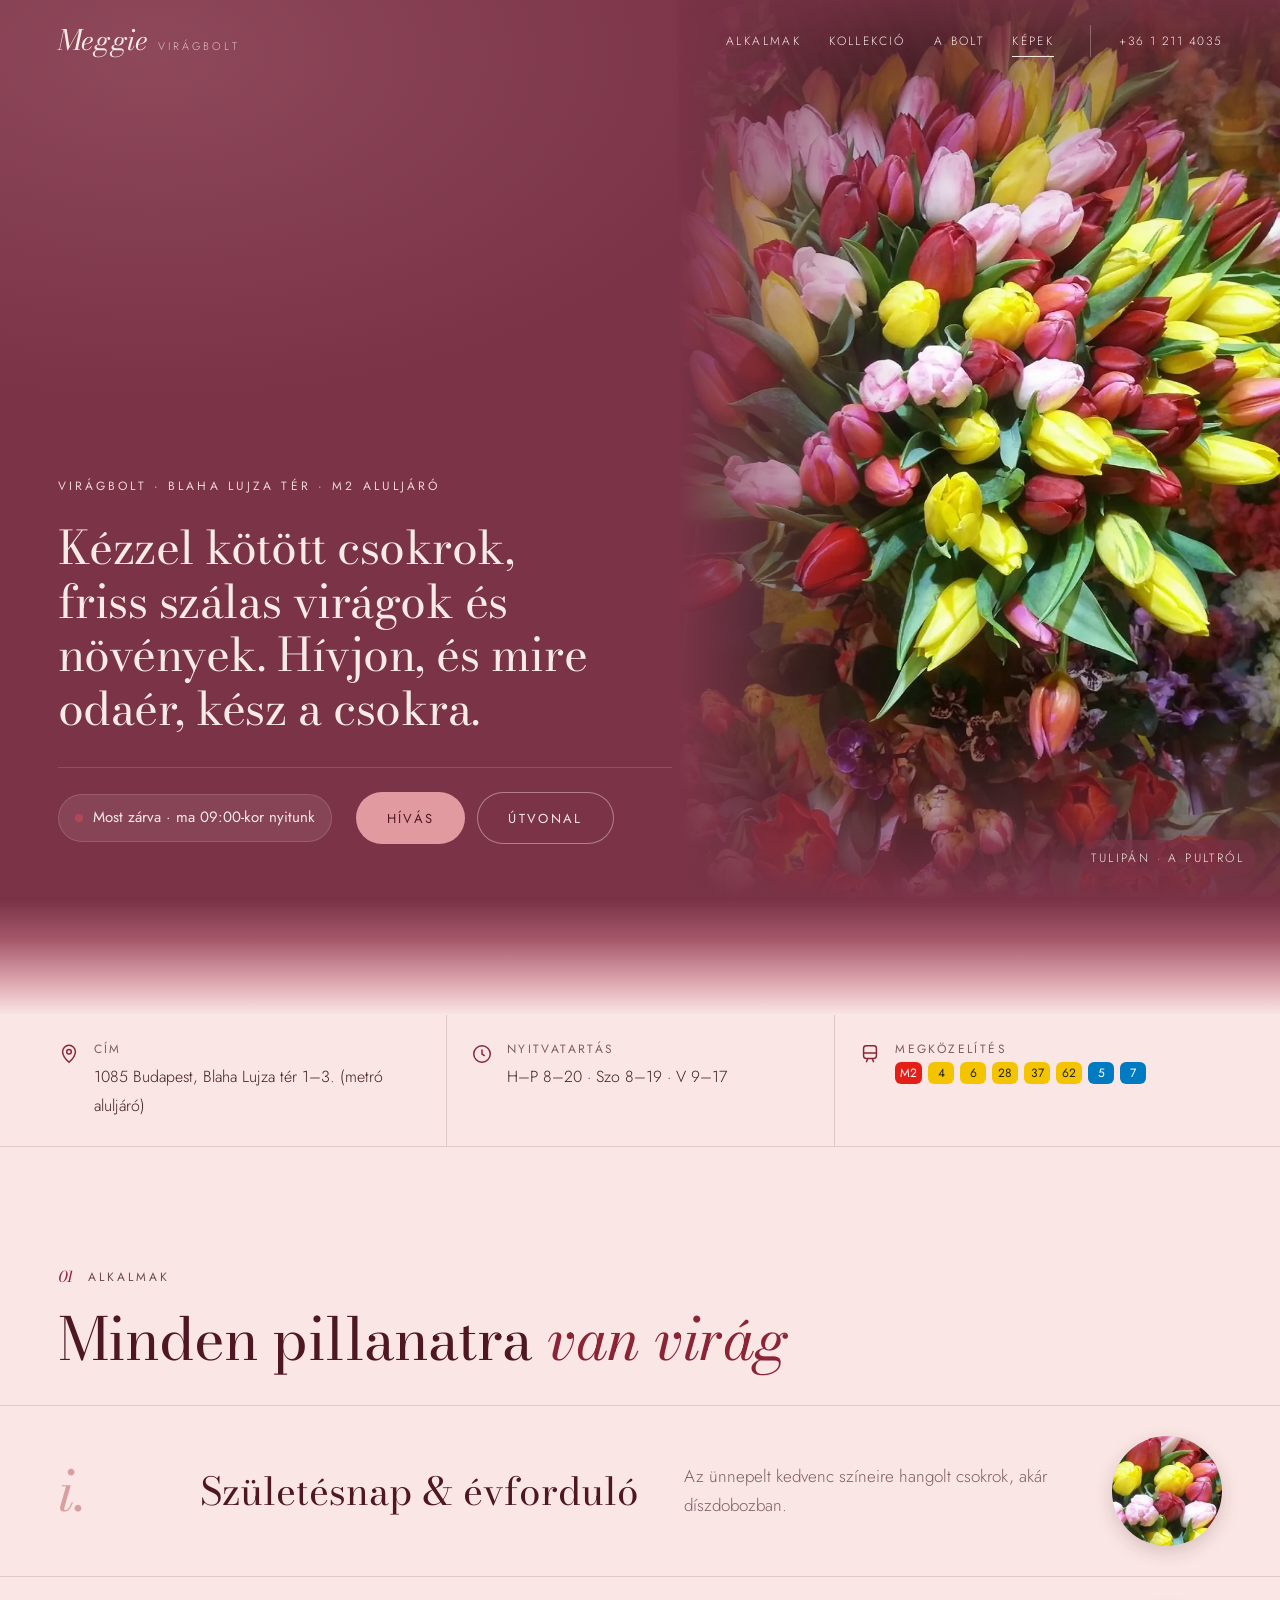
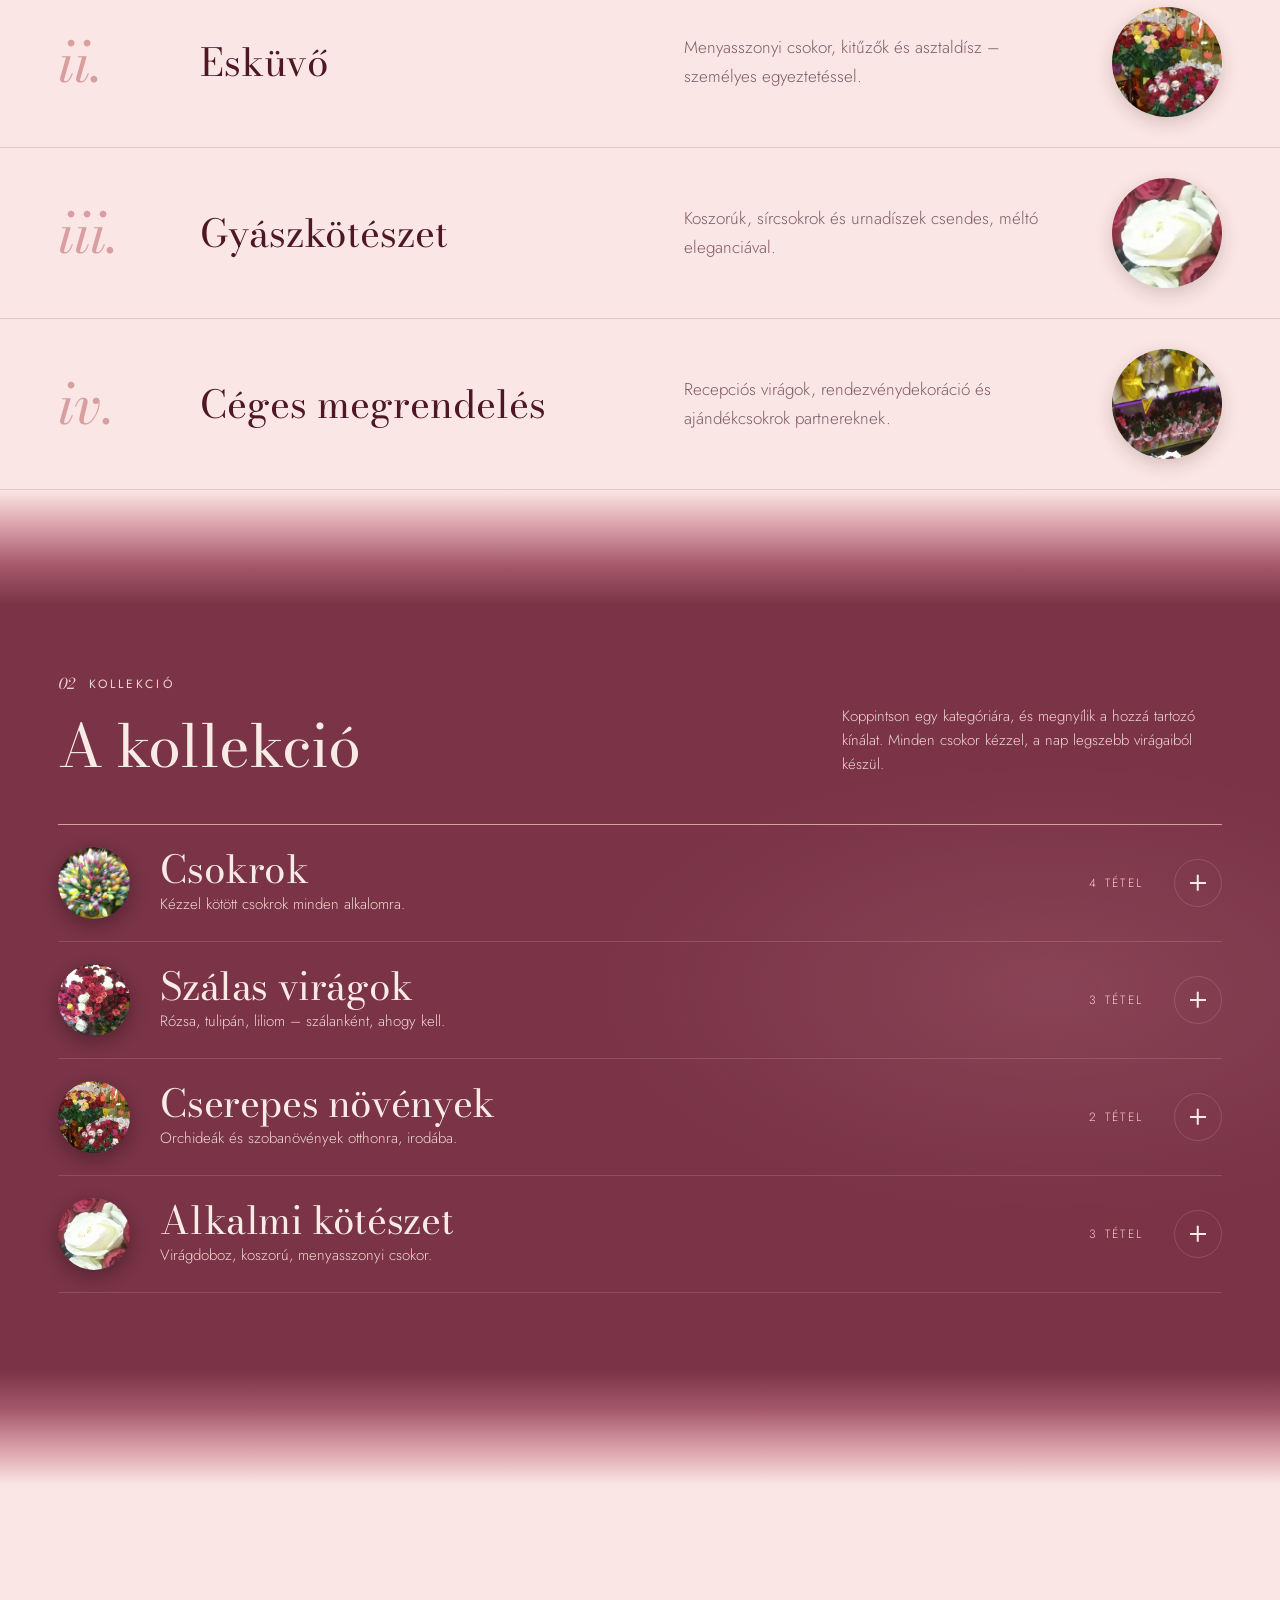
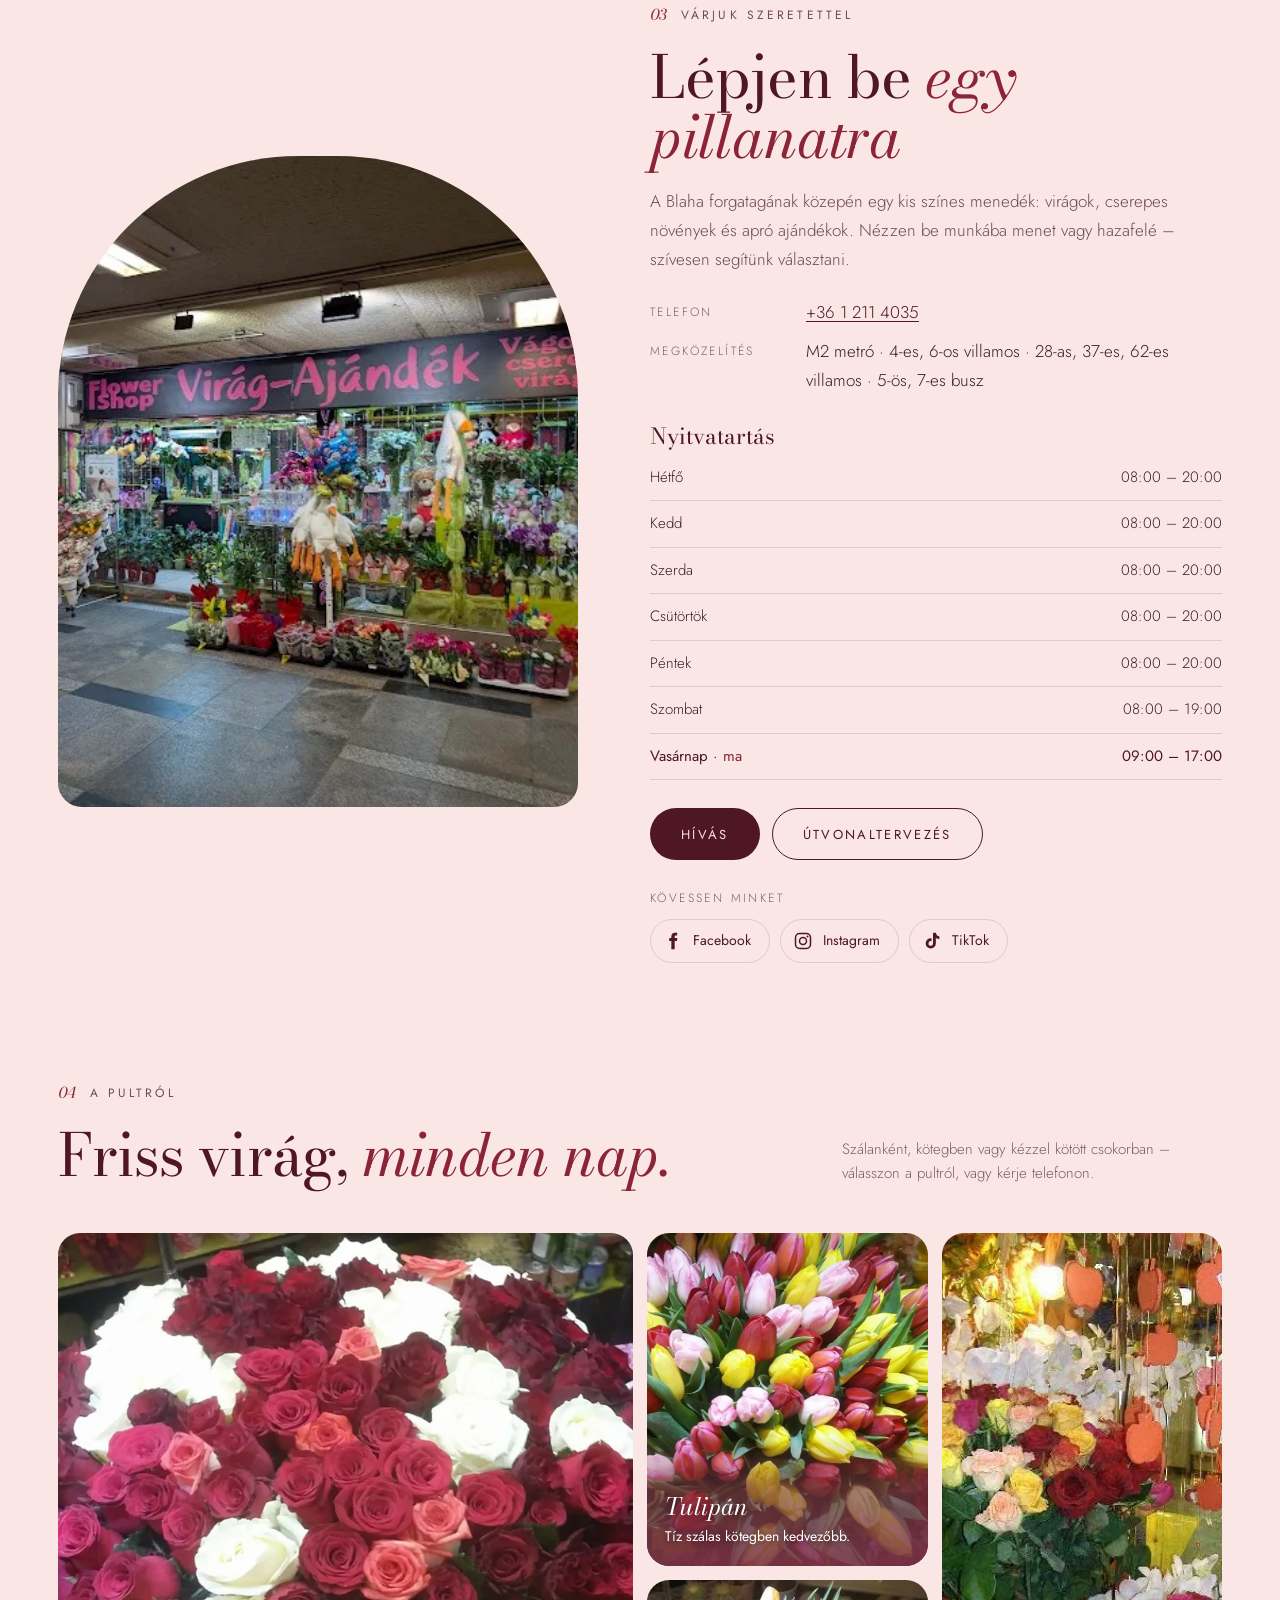
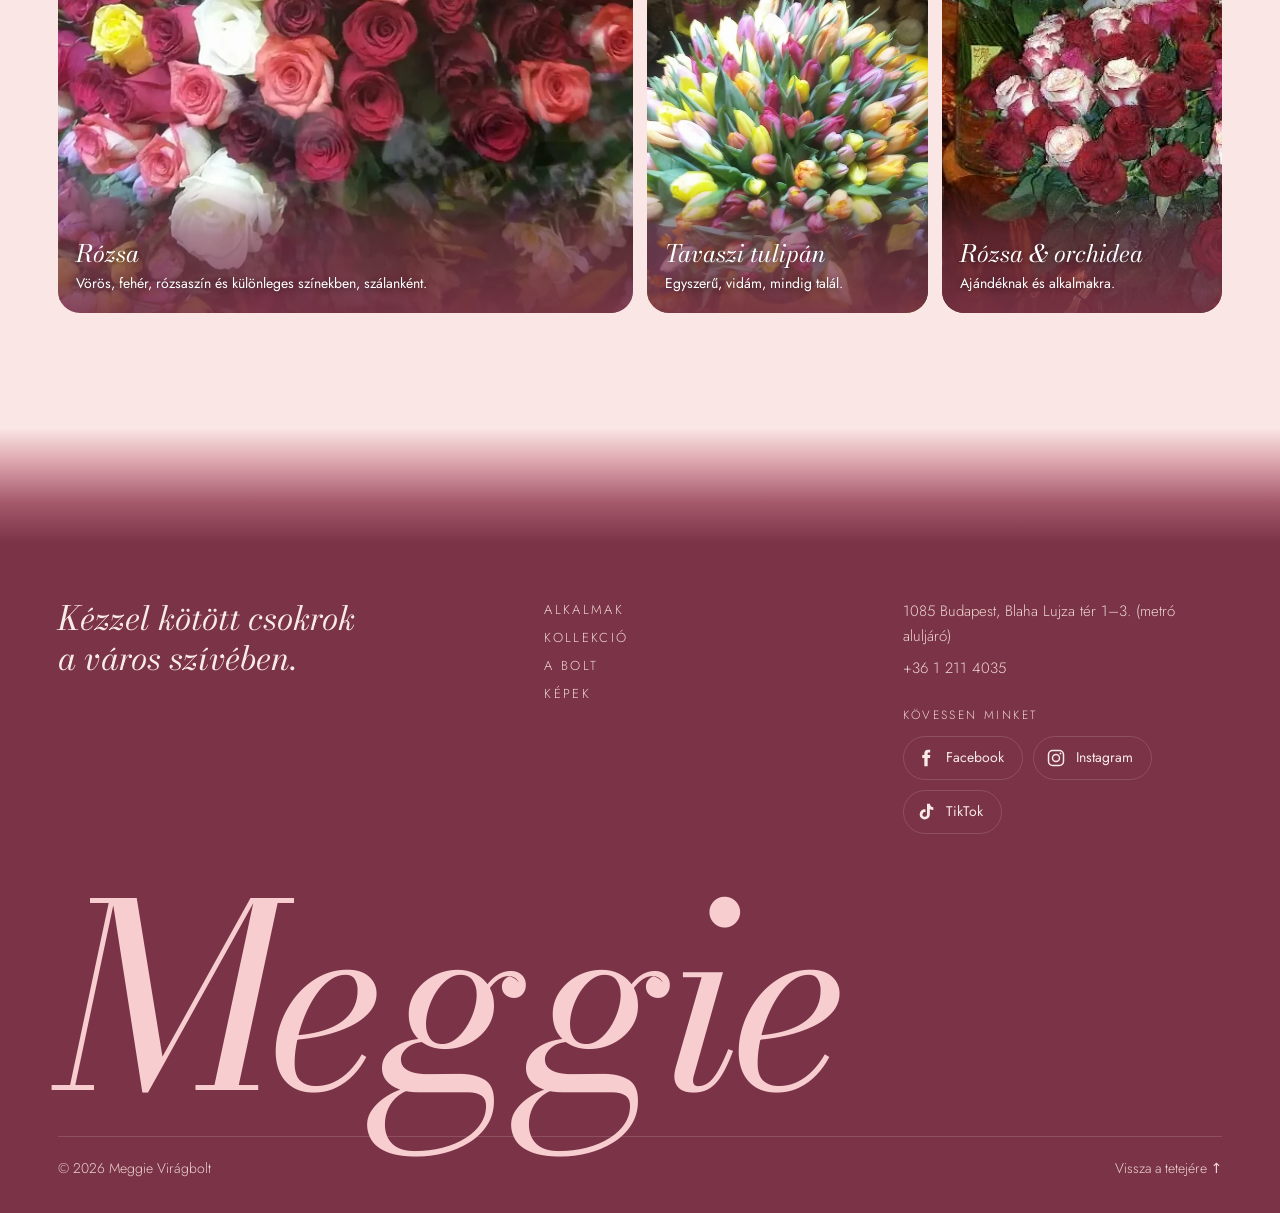
==== public/index.html @ 0435fa7d "Világosabb, rózsásabb meggyszín a sötét bordó helyett - A nyitókép, a kollekció, a menü és a lábléc " ====
<!DOCTYPE html>
<html lang="hu" class="no-js">
<head>
  <meta charset="utf-8">
  <meta name="viewport" content="width=device-width, initial-scale=1, viewport-fit=cover">
  <title>Meggie Virágbolt · Blaha Lujza tér, Budapest</title>
  <meta name="description" content="Meggie Virágbolt a Blaha Lujza téri metró aluljáróban. Kézzel kötött csokrok, szálas virágok, cserepes növények, esküvői és gyászkötészet – a hét minden napján nyitva.">
  <meta name="theme-color" content="#7a3347">
  <meta property="og:title" content="Meggie Virágbolt · Blaha Lujza tér">
  <meta property="og:description" content="Kézzel kötött csokrok a város szívében, a Blaha Lujza téri aluljáróban.">
  <meta property="og:type" content="website">
  <meta property="og:locale" content="hu_HU">
  <meta property="og:url" content="https://meggieviragbolt.com/">
  <meta property="og:site_name" content="Meggie Virágbolt">
  <meta property="og:image" content="https://meggieviragbolt.com/assets/bolt.jpg">
  <meta property="og:image:width" content="384">
  <meta property="og:image:height" content="510">
  <meta property="og:image:alt" content="A Meggie Virágbolt kirakata a Blaha Lujza téri aluljáróban">
  <meta name="twitter:card" content="summary">
  <link rel="canonical" href="https://meggieviragbolt.com/">
  <link rel="icon" href="assets/favicon.svg" type="image/svg+xml">
  <link rel="apple-touch-icon" href="assets/apple-touch-icon.png">
  <link rel="preload" href="assets/fonts/bodoni-moda-latin-400-italic.woff2" as="font" type="font/woff2" crossorigin>
  <link rel="preload" href="assets/fonts/jost-latin-300-normal.woff2" as="font" type="font/woff2" crossorigin>
  <link rel="preload" href="assets/photos/tulipan-hero.webp" as="image" type="image/webp" fetchpriority="high">
  <link rel="stylesheet" href="styles.css?v=fa6edaee">

  <script type="application/ld+json">
  {
    "@context": "https://schema.org",
    "@type": "Florist",
    "name": "Meggie Virágbolt",
    "description": "Virágbolt a Blaha Lujza téri metró aluljáróban: csokrok, szálas virágok, cserepes növények, esküvői és gyászkötészet.",
    "url": "https://meggieviragbolt.com/",
    "image": ["https://meggieviragbolt.com/assets/bolt.jpg", "https://meggieviragbolt.com/assets/photos/tulipan-hero.webp"],
    "telephone": "+36 1 211 4035",
    "sameAs": ["https://www.facebook.com/MeggiVirag","https://www.instagram.com/meggievirag1/","https://www.tiktok.com/@meggievirag1"],
    "address": {
      "@type": "PostalAddress",
      "streetAddress": "Blaha Lujza tér 1-3. (metró aluljáró)",
      "addressLocality": "Budapest",
      "postalCode": "1085",
      "addressCountry": "HU"
    },
    "openingHoursSpecification": [
      { "@type": "OpeningHoursSpecification", "dayOfWeek": ["Monday","Tuesday","Wednesday","Thursday","Friday"], "opens": "08:00", "closes": "20:00" },
      { "@type": "OpeningHoursSpecification", "dayOfWeek": "Saturday", "opens": "08:00", "closes": "19:00" },
      { "@type": "OpeningHoursSpecification", "dayOfWeek": "Sunday", "opens": "09:00", "closes": "17:00" }
    ],
    "currenciesAccepted": "HUF"
  }
  </script>
</head>
<body>

<a class="skip" href="#alkalmak">Ugrás a tartalomhoz</a>

<!-- ============ FEJLÉC ============ -->
<header class="nav">
  <div class="nav__inner">
    <a class="brand" href="#top" aria-label="Meggie Virágbolt – vissza a tetejére">
      <span class="brand__name">Meggie</span>
      <span class="brand__sub">virágbolt</span>
    </a>
    <nav class="nav__links" aria-label="Fő navigáció">
      <a href="#alkalmak">Alkalmak</a>
      <a href="#kollekcio">Kollekció</a>
      <a href="#bolt">A bolt</a>
      <a href="#pult">Képek</a>
    </nav>
    <a class="nav__phone" data-phone-link data-phone-text href="tel:+3612114035">+36 1 211 4035</a>
    <button type="button" class="nav__toggle" aria-expanded="false" aria-controls="menu" aria-label="Menü megnyitása">
      <span></span><span></span>
    </button>
  </div>
</header>

<div class="menu" id="menu" hidden>
  <nav class="menu__links" aria-label="Mobil navigáció">
    <a href="#alkalmak"><small>01</small>Alkalmak</a>
    <a href="#kollekcio"><small>02</small>Kollekció</a>
    <a href="#bolt"><small>03</small>A bolt</a>
    <a href="#pult"><small>04</small>Képek</a>
  </nav>
  <div class="menu__foot">
    <a data-phone-link data-phone-text href="tel:+3612114035">+36 1 211 4035</a>
    <span data-open-text>Nyitva a hét minden napján</span>
    <div class="social social--menu" data-social><p class="social__title">Kövessen minket</p><div class="social__list" id="social-menu"><!--pr--><a class="social__link" href="https://www.facebook.com/MeggiVirag" target="_blank" rel="noopener" aria-label="Meggie Virágbolt a Facebookon"><svg viewBox="0 0 24 24" aria-hidden="true" focusable="false"><path d="M14 8.5V6.8c0-.8.5-1.3 1.3-1.3H17V2h-2.6C11.6 2 10 3.8 10 6.6v1.9H7.5V12H10v10h4V12h2.7l.5-3.5H14z" fill="currentColor"/></svg><span>Facebook</span></a><a class="social__link" href="https://www.instagram.com/meggievirag1/" target="_blank" rel="noopener" aria-label="Meggie Virágbolt a Instagramon"><svg viewBox="0 0 24 24" aria-hidden="true" focusable="false"><rect x="3" y="3" width="18" height="18" rx="5" fill="none" stroke="currentColor" stroke-width="1.8"/><circle cx="12" cy="12" r="4.2" fill="none" stroke="currentColor" stroke-width="1.8"/><circle cx="17.4" cy="6.6" r="1.2" fill="currentColor"/></svg><span>Instagram</span></a><a class="social__link" href="https://www.tiktok.com/@meggievirag1" target="_blank" rel="noopener" aria-label="Meggie Virágbolt a TikTokon"><svg viewBox="0 0 24 24" aria-hidden="true" focusable="false"><path d="M16.6 2c.3 2.4 1.8 4 4.2 4.2v3.4c-1.6 0-3-.5-4.2-1.3v6.6a6.1 6.1 0 1 1-6.1-6.1c.3 0 .6 0 .9.1v3.5a2.7 2.7 0 1 0 1.8 2.5V2h3.4z" fill="currentColor"/></svg><span>TikTok</span></a><!--/pr--></div></div>
  </div>
</div>

<main id="top">

  <!-- ============ NYITÓKÉP ============ -->
  <section class="hero" aria-labelledby="hero-title">
    <figure class="hero__photo">
      <img src="assets/photos/tulipan-hero.webp" alt="Színes tulipánok halma a Meggie Virágbolt pultján" width="1000" height="1778" fetchpriority="high">
      <figcaption>Tulipán · a pultról</figcaption>
    </figure>

    <div class="wrap hero__inner">
      <div class="hero__text">
        <p class="label hero__label" data-anim>Virágbolt · Blaha Lujza tér · M2 aluljáró</p>
        <h1 class="sr-only" id="hero-title">Meggie Virágbolt</h1>
        <p class="hero__lead" data-anim>Kézzel kötött csokrok, friss szálas virágok és növények. Hívjon, és mire odaér, kész a&nbsp;csokra.</p>
        <div class="live" data-anim>
          <span class="live__state"><span class="dot" data-open-dot></span><span data-open-text>Nyitva a hét minden napján</span></span>
          <div class="live__btns">
            <a class="btn btn--rose" data-phone-link href="tel:+3612114035">Hívás</a>
            <a class="btn btn--ghost" target="_blank" rel="noopener" href="https://www.google.com/maps/search/?api=1&query=Meggie+Vir%C3%A1g,+Budapest,+Blaha+Lujza+t%C3%A9r+1-3,+1085">Útvonal</a>
          </div>
        </div>
      </div>
    </div>
  </section>

  <!-- ============ GYORSINFÓ ============ -->
  <section class="strip" aria-label="Gyors információ">
    <div class="wrap strip__grid">
      <div class="strip__cell">
        <svg viewBox="0 0 24 24" fill="none" stroke="currentColor" stroke-width="1.6" aria-hidden="true"><path d="M12 21s-7-6.2-7-11.5a7 7 0 0 1 14 0C19 14.8 12 21 12 21z"/><circle cx="12" cy="9.5" r="2.5"/></svg>
        <div><b>Cím</b><span data-address>1085 Budapest, Blaha Lujza tér 1–3. (metró aluljáró)</span></div>
      </div>
      <div class="strip__cell">
        <svg viewBox="0 0 24 24" fill="none" stroke="currentColor" stroke-width="1.6" aria-hidden="true"><circle cx="12" cy="12" r="9"/><path d="M12 7v5l3 2"/></svg>
        <div><b>Nyitvatartás</b><span>H–P 8–20 · Szo 8–19 · V 9–17</span></div>
      </div>
      <div class="strip__cell">
        <svg viewBox="0 0 24 24" fill="none" stroke="currentColor" stroke-width="1.6" aria-hidden="true"><rect x="5" y="3" width="14" height="14" rx="3"/><path d="M5 11h14M8 21l1.5-4M16 21l-1.5-4"/></svg>
        <div><b>Megközelítés</b>
          <span class="lines" aria-label="M2 metró; 4, 6, 28, 37, 62-es villamos; 5, 7-es busz">
            <i class="ln ln--m2">M2</i><i class="ln ln--tram">4</i><i class="ln ln--tram">6</i><i class="ln ln--tram">28</i><i class="ln ln--tram">37</i><i class="ln ln--tram">62</i><i class="ln ln--bus">5</i><i class="ln ln--bus">7</i>
          </span>
        </div>
      </div>
    </div>
  </section>

  <!-- ============ 01 ALKALMAK ============ -->
  <section class="occasions" id="alkalmak" aria-labelledby="occ-title">
    <div class="wrap occasions__head">
      <p class="label reveal"><span class="num">01</span> Alkalmak</p>
      <h2 class="h2 reveal" id="occ-title">Minden pillanatra <em>van virág</em></h2>
    </div>
    <ul class="bands">
      <li class="band reveal"><div class="wrap band__row"><span class="band__num">i.</span><h3>Születésnap &amp; évforduló</h3><p>Az ünnepelt kedvenc színeire hangolt csokrok, akár díszdobozban.</p><img class="band__img" src="assets/photos/tulipan-mini.webp" alt="" width="320" height="320" loading="lazy"></div></li>
      <li class="band reveal"><div class="wrap band__row"><span class="band__num">ii.</span><h3>Esküvő</h3><p>Menyasszonyi csokor, kitűzők és asztaldísz – személyes egyeztetéssel.</p><img class="band__img" src="assets/photos/rozsa-orchidea.webp" alt="" width="480" height="640" loading="lazy"></div></li>
      <li class="band reveal"><div class="wrap band__row"><span class="band__num">iii.</span><h3>Gyászkötészet</h3><p>Koszorúk, sírcsokrok és urnadíszek csendes, méltó eleganciával.</p><img class="band__img" src="assets/photos/feher-rozsa.webp" alt="" width="240" height="240" loading="lazy"></div></li>
      <li class="band reveal"><div class="wrap band__row"><span class="band__num">iv.</span><h3>Céges megrendelés</h3><p>Recepciós virágok, rendezvénydekoráció és ajándékcsokrok partnereknek.</p><img class="band__img" src="assets/photos/polc.webp" alt="" width="900" height="560" loading="lazy"></div></li>
    </ul>
  </section>

  <!-- ============ 02 KOLLEKCIÓ ============ -->
  <section class="section collection" id="kollekcio" aria-labelledby="col-title">
    <div class="wrap">
      <div class="head">
        <div>
          <p class="label reveal"><span class="num">02</span> Kollekció</p>
          <h2 class="h2 reveal" id="col-title">A kollekció</h2>
        </div>
        <p class="note reveal">Koppintson egy kategóriára, és megnyílik a hozzá tartozó kínálat. Minden csokor kézzel, a nap legszebb virágaiból készül.</p>
      </div>
      <div class="cats" id="products"><!--pr-->
    <details class="cat" id="kollekcio-csokor">
      <summary class="cat__head">
        <img class="cat__img" src="assets/photos/tulipan-vegyes.webp" alt="" width="96" height="96" loading="lazy" decoding="async">
        <span class="cat__text">
          <span class="cat__title">Csokrok</span>
          <span class="cat__desc">Kézzel kötött csokrok minden alkalomra.</span>
        </span>
        <span class="cat__count">4 tétel</span>
        <span class="cat__icon" aria-hidden="true"></span>
      </summary>
      <ul class="cat__list"><li><b>Tavaszi tulipán</b><span>Színes tulipánok friss zölddel – egyszerű, vidám, mindig talál.</span></li><li><b>Meggie válogatás</b><span>A nap legszebb virágaiból, a kötő szabad kezével – minden darab egyedi.</span></li><li><b>Klasszikus rózsacsokor</b><span>11 szál prémium rózsa zölddel, elegáns csomagolásban.</span></li><li><b>Bazsarózsa álom</b><span>Szezonális bazsarózsák eukaliptusszal, laza, kerti stílusban kötve.</span></li></ul>
    </details>
    <details class="cat" id="kollekcio-szalas">
      <summary class="cat__head">
        <img class="cat__img" src="assets/photos/rozsa.webp" alt="" width="96" height="96" loading="lazy" decoding="async">
        <span class="cat__text">
          <span class="cat__title">Szálas virágok</span>
          <span class="cat__desc">Rózsa, tulipán, liliom – szálanként, ahogy kell.</span>
        </span>
        <span class="cat__count">3 tétel</span>
        <span class="cat__icon" aria-hidden="true"></span>
      </summary>
      <ul class="cat__list"><li><b>Tulipán</b><span>Szezonban, sokféle színben – tíz szálas kötegben kedvezőbb.</span></li><li><b>Rózsa</b><span>Vörös, fehér, rózsaszín és különleges színekben, szálanként.</span></li><li><b>Liliom</b><span>Illatos, nagy virágú liliom – önmagában is látványos.</span></li></ul>
    </details>
    <details class="cat" id="kollekcio-noveny">
      <summary class="cat__head">
        <img class="cat__img" src="assets/photos/rozsa-orchidea.webp" alt="" width="96" height="96" loading="lazy" decoding="async">
        <span class="cat__text">
          <span class="cat__title">Cserepes növények</span>
          <span class="cat__desc">Orchideák és szobanövények otthonra, irodába.</span>
        </span>
        <span class="cat__count">2 tétel</span>
        <span class="cat__icon" aria-hidden="true"></span>
      </summary>
      <ul class="cat__list"><li><b>Zöldnövények</b><span>Könnyen gondozható szobanövények irodába és otthonra.</span></li><li><b>Orchidea</b><span>Lepkeorchidea kaspóban, egy- vagy kétágú kivitelben.</span></li></ul>
    </details>
    <details class="cat" id="kollekcio-alkalmi">
      <summary class="cat__head">
        <img class="cat__img" src="assets/photos/feher-rozsa.webp" alt="" width="96" height="96" loading="lazy" decoding="async">
        <span class="cat__text">
          <span class="cat__title">Alkalmi kötészet</span>
          <span class="cat__desc">Virágdoboz, koszorú, menyasszonyi csokor.</span>
        </span>
        <span class="cat__count">3 tétel</span>
        <span class="cat__icon" aria-hidden="true"></span>
      </summary>
      <ul class="cat__list"><li><b>Koszorú</b><span>Gyászkoszorú élő virágból, méltó és visszafogott kivitelben.</span></li><li><b>Virágdoboz</b><span>Díszdobozba rendezett virágok – ajándéknak a legelegánsabb választás.</span></li><li><b>Menyasszonyi csokor</b><span>Az esküvő stílusához tervezve, személyes egyeztetés alapján.</span></li></ul>
    </details><!--/pr--></div>
    </div>
  </section>

  <!-- ============ 03 A BOLT ============ -->
  <section class="section store" id="bolt" aria-labelledby="store-title">
    <div class="wrap store__grid">
      <figure class="store__photo reveal">
        <img src="assets/bolt.jpg" alt="A Meggie Virágbolt kirakata a Blaha Lujza téri aluljáróban" loading="lazy" width="384" height="510">
        <div class="store__placeholder" data-bloom="peony" data-palette="blush" data-seed="5" aria-hidden="true"><!--pr--><div class="bloom-wrap spin rev" style="width:100%;height:100%"><svg viewBox="-110 -110 220 220" aria-hidden="true" focusable="false"><defs><radialGradient id="b1p0" cx="0" cy="0" r="94" gradientUnits="userSpaceOnUse"><stop offset="0" stop-color="#a9565f" stop-opacity="1"/><stop offset="0.45" stop-color="#dc9c96" stop-opacity="1"/><stop offset="1" stop-color="#fbece7" stop-opacity="1"/></radialGradient><radialGradient id="b1p1" cx="0" cy="0" r="80" gradientUnits="userSpaceOnUse"><stop offset="0" stop-color="#a9565f" stop-opacity="1"/><stop offset="0.45" stop-color="#dc9c96" stop-opacity="1"/><stop offset="1" stop-color="#fbece7" stop-opacity="1"/></radialGradient><radialGradient id="b1p2" cx="0" cy="0" r="65" gradientUnits="userSpaceOnUse"><stop offset="0" stop-color="#a9565f" stop-opacity="1"/><stop offset="0.45" stop-color="#dc9c96" stop-opacity="1"/><stop offset="1" stop-color="#fbece7" stop-opacity="1"/></radialGradient><radialGradient id="b1p3" cx="0" cy="0" r="50" gradientUnits="userSpaceOnUse"><stop offset="0" stop-color="#a9565f" stop-opacity="1"/><stop offset="0.45" stop-color="#a9565f" stop-opacity="1"/><stop offset="1" stop-color="#fbece7" stop-opacity="1"/></radialGradient><radialGradient id="b1p4" cx="0" cy="0" r="36" gradientUnits="userSpaceOnUse"><stop offset="0" stop-color="#6d1a28" stop-opacity="1"/><stop offset="0.45" stop-color="#a9565f" stop-opacity="1"/><stop offset="1" stop-color="#f2cbc2" stop-opacity="1"/></radialGradient><radialGradient id="b1p5" cx="0" cy="0" r="24" gradientUnits="userSpaceOnUse"><stop offset="0" stop-color="#6d1a28" stop-opacity="1"/><stop offset="0.45" stop-color="#a9565f" stop-opacity="1"/><stop offset="1" stop-color="#f2cbc2" stop-opacity="1"/></radialGradient><radialGradient id="b1p6" cx="0" cy="0" r="14" gradientUnits="userSpaceOnUse"><stop offset="0" stop-color="#6d1a28" stop-opacity="1"/><stop offset="0.45" stop-color="#a9565f" stop-opacity="1"/><stop offset="1" stop-color="#f2cbc2" stop-opacity="1"/></radialGradient><filter id="b1f" x="-20%" y="-20%" width="140%" height="140%"><feTurbulence type="fractalNoise" baseFrequency=".035" numOctaves="2" seed="5"/><feDisplacementMap in="SourceGraphic" scale="5"/><feDropShadow dx="0" dy="3" stdDeviation="4" flood-color="#000" flood-opacity=".22"/></filter></defs><g><g filter="url(#b1f)"><g transform="rotate(77.8) scale(0.95)"><path d="M0 0 C36.0 -23.5 37.8 -79.9 16.2 -94.0 Q0 -84.6 -16.2 -94.0 C-37.8 -79.9 -36.0 -23.5 0 0Z" fill="url(#b1p0)" stroke="#a9565f" stroke-opacity=".22" stroke-width=".5"/><path d="M0 -4 L0 -58.3" stroke="#a9565f" stroke-opacity=".12" stroke-width=".6"/></g><g transform="rotate(119.1) scale(0.93)"><path d="M0 0 C36.0 -23.5 37.8 -79.9 16.2 -94.0 Q0 -84.6 -16.2 -94.0 C-37.8 -79.9 -36.0 -23.5 0 0Z" fill="url(#b1p0)" stroke="#a9565f" stroke-opacity=".22" stroke-width=".5"/><path d="M0 -4 L0 -58.3" stroke="#a9565f" stroke-opacity=".12" stroke-width=".6"/></g><g transform="rotate(165.7) scale(0.94)"><path d="M0 0 C36.0 -23.5 37.8 -79.9 16.2 -94.0 Q0 -84.6 -16.2 -94.0 C-37.8 -79.9 -36.0 -23.5 0 0Z" fill="url(#b1p0)" stroke="#a9565f" stroke-opacity=".22" stroke-width=".5"/><path d="M0 -4 L0 -58.3" stroke="#a9565f" stroke-opacity=".12" stroke-width=".6"/></g><g transform="rotate(200.1) scale(1.07)"><path d="M0 0 C36.0 -23.5 37.8 -79.9 16.2 -94.0 Q0 -84.6 -16.2 -94.0 C-37.8 -79.9 -36.0 -23.5 0 0Z" fill="url(#b1p0)" stroke="#a9565f" stroke-opacity=".22" stroke-width=".5"/><path d="M0 -4 L0 -58.3" stroke="#a9565f" stroke-opacity=".12" stroke-width=".6"/></g><g transform="rotate(243.1) scale(1.02)"><path d="M0 0 C36.0 -23.5 37.8 -79.9 16.2 -94.0 Q0 -84.6 -16.2 -94.0 C-37.8 -79.9 -36.0 -23.5 0 0Z" fill="url(#b1p0)" stroke="#a9565f" stroke-opacity=".22" stroke-width=".5"/><path d="M0 -4 L0 -58.3" stroke="#a9565f" stroke-opacity=".12" stroke-width=".6"/></g><g transform="rotate(286.8) scale(0.98)"><path d="M0 0 C36.0 -23.5 37.8 -79.9 16.2 -94.0 Q0 -84.6 -16.2 -94.0 C-37.8 -79.9 -36.0 -23.5 0 0Z" fill="url(#b1p0)" stroke="#a9565f" stroke-opacity=".22" stroke-width=".5"/><path d="M0 -4 L0 -58.3" stroke="#a9565f" stroke-opacity=".12" stroke-width=".6"/></g><g transform="rotate(327.4) scale(1.07)"><path d="M0 0 C36.0 -23.5 37.8 -79.9 16.2 -94.0 Q0 -84.6 -16.2 -94.0 C-37.8 -79.9 -36.0 -23.5 0 0Z" fill="url(#b1p0)" stroke="#a9565f" stroke-opacity=".22" stroke-width=".5"/><path d="M0 -4 L0 -58.3" stroke="#a9565f" stroke-opacity=".12" stroke-width=".6"/></g><g transform="rotate(364.8) scale(1.05)"><path d="M0 0 C36.0 -23.5 37.8 -79.9 16.2 -94.0 Q0 -84.6 -16.2 -94.0 C-37.8 -79.9 -36.0 -23.5 0 0Z" fill="url(#b1p0)" stroke="#a9565f" stroke-opacity=".22" stroke-width=".5"/><path d="M0 -4 L0 -58.3" stroke="#a9565f" stroke-opacity=".12" stroke-width=".6"/></g><g transform="rotate(395.2) scale(0.97)"><path d="M0 0 C36.0 -23.5 37.8 -79.9 16.2 -94.0 Q0 -84.6 -16.2 -94.0 C-37.8 -79.9 -36.0 -23.5 0 0Z" fill="url(#b1p0)" stroke="#a9565f" stroke-opacity=".22" stroke-width=".5"/><path d="M0 -4 L0 -58.3" stroke="#a9565f" stroke-opacity=".12" stroke-width=".6"/></g><g transform="rotate(179.8) scale(1.00)"><path d="M0 0 C33.0 -20.0 34.6 -68.0 14.8 -80.0 Q0 -72.0 -14.8 -80.0 C-34.6 -68.0 -33.0 -20.0 0 0Z" fill="url(#b1p1)" stroke="#a9565f" stroke-opacity=".22" stroke-width=".5"/><path d="M0 -4 L0 -49.6" stroke="#a9565f" stroke-opacity=".12" stroke-width=".6"/></g><g transform="rotate(223.3) scale(1.08)"><path d="M0 0 C33.0 -20.0 34.6 -68.0 14.8 -80.0 Q0 -72.0 -14.8 -80.0 C-34.6 -68.0 -33.0 -20.0 0 0Z" fill="url(#b1p1)" stroke="#a9565f" stroke-opacity=".22" stroke-width=".5"/><path d="M0 -4 L0 -49.6" stroke="#a9565f" stroke-opacity=".12" stroke-width=".6"/></g><g transform="rotate(267.3) scale(0.97)"><path d="M0 0 C33.0 -20.0 34.6 -68.0 14.8 -80.0 Q0 -72.0 -14.8 -80.0 C-34.6 -68.0 -33.0 -20.0 0 0Z" fill="url(#b1p1)" stroke="#a9565f" stroke-opacity=".22" stroke-width=".5"/><path d="M0 -4 L0 -49.6" stroke="#a9565f" stroke-opacity=".12" stroke-width=".6"/></g><g transform="rotate(315.5) scale(1.07)"><path d="M0 0 C33.0 -20.0 34.6 -68.0 14.8 -80.0 Q0 -72.0 -14.8 -80.0 C-34.6 -68.0 -33.0 -20.0 0 0Z" fill="url(#b1p1)" stroke="#a9565f" stroke-opacity=".22" stroke-width=".5"/><path d="M0 -4 L0 -49.6" stroke="#a9565f" stroke-opacity=".12" stroke-width=".6"/></g><g transform="rotate(350.4) scale(0.94)"><path d="M0 0 C33.0 -20.0 34.6 -68.0 14.8 -80.0 Q0 -72.0 -14.8 -80.0 C-34.6 -68.0 -33.0 -20.0 0 0Z" fill="url(#b1p1)" stroke="#a9565f" stroke-opacity=".22" stroke-width=".5"/><path d="M0 -4 L0 -49.6" stroke="#a9565f" stroke-opacity=".12" stroke-width=".6"/></g><g transform="rotate(394.4) scale(1.07)"><path d="M0 0 C33.0 -20.0 34.6 -68.0 14.8 -80.0 Q0 -72.0 -14.8 -80.0 C-34.6 -68.0 -33.0 -20.0 0 0Z" fill="url(#b1p1)" stroke="#a9565f" stroke-opacity=".22" stroke-width=".5"/><path d="M0 -4 L0 -49.6" stroke="#a9565f" stroke-opacity=".12" stroke-width=".6"/></g><g transform="rotate(444.4) scale(1.03)"><path d="M0 0 C33.0 -20.0 34.6 -68.0 14.8 -80.0 Q0 -72.0 -14.8 -80.0 C-34.6 -68.0 -33.0 -20.0 0 0Z" fill="url(#b1p1)" stroke="#a9565f" stroke-opacity=".22" stroke-width=".5"/><path d="M0 -4 L0 -49.6" stroke="#a9565f" stroke-opacity=".12" stroke-width=".6"/></g><g transform="rotate(494.4) scale(0.93)"><path d="M0 0 C33.0 -20.0 34.6 -68.0 14.8 -80.0 Q0 -72.0 -14.8 -80.0 C-34.6 -68.0 -33.0 -20.0 0 0Z" fill="url(#b1p1)" stroke="#a9565f" stroke-opacity=".22" stroke-width=".5"/><path d="M0 -4 L0 -49.6" stroke="#a9565f" stroke-opacity=".12" stroke-width=".6"/></g><g transform="rotate(91.0) scale(0.96)"><path d="M0 0 C29.0 -16.3 30.5 -55.3 13.1 -65.0 Q0 -58.5 -13.1 -65.0 C-30.5 -55.3 -29.0 -16.3 0 0Z" fill="url(#b1p2)" stroke="#a9565f" stroke-opacity=".22" stroke-width=".5"/><path d="M0 -4 L0 -40.3" stroke="#a9565f" stroke-opacity=".12" stroke-width=".6"/></g><g transform="rotate(141.0) scale(0.93)"><path d="M0 0 C29.0 -16.3 30.5 -55.3 13.1 -65.0 Q0 -58.5 -13.1 -65.0 C-30.5 -55.3 -29.0 -16.3 0 0Z" fill="url(#b1p2)" stroke="#a9565f" stroke-opacity=".22" stroke-width=".5"/><path d="M0 -4 L0 -40.3" stroke="#a9565f" stroke-opacity=".12" stroke-width=".6"/></g><g transform="rotate(181.5) scale(1.02)"><path d="M0 0 C29.0 -16.3 30.5 -55.3 13.1 -65.0 Q0 -58.5 -13.1 -65.0 C-30.5 -55.3 -29.0 -16.3 0 0Z" fill="url(#b1p2)" stroke="#a9565f" stroke-opacity=".22" stroke-width=".5"/><path d="M0 -4 L0 -40.3" stroke="#a9565f" stroke-opacity=".12" stroke-width=".6"/></g><g transform="rotate(225.4) scale(0.93)"><path d="M0 0 C29.0 -16.3 30.5 -55.3 13.1 -65.0 Q0 -58.5 -13.1 -65.0 C-30.5 -55.3 -29.0 -16.3 0 0Z" fill="url(#b1p2)" stroke="#a9565f" stroke-opacity=".22" stroke-width=".5"/><path d="M0 -4 L0 -40.3" stroke="#a9565f" stroke-opacity=".12" stroke-width=".6"/></g><g transform="rotate(279.2) scale(1.01)"><path d="M0 0 C29.0 -16.3 30.5 -55.3 13.1 -65.0 Q0 -58.5 -13.1 -65.0 C-30.5 -55.3 -29.0 -16.3 0 0Z" fill="url(#b1p2)" stroke="#a9565f" stroke-opacity=".22" stroke-width=".5"/><path d="M0 -4 L0 -40.3" stroke="#a9565f" stroke-opacity=".12" stroke-width=".6"/></g><g transform="rotate(321.5) scale(1.06)"><path d="M0 0 C29.0 -16.3 30.5 -55.3 13.1 -65.0 Q0 -58.5 -13.1 -65.0 C-30.5 -55.3 -29.0 -16.3 0 0Z" fill="url(#b1p2)" stroke="#a9565f" stroke-opacity=".22" stroke-width=".5"/><path d="M0 -4 L0 -40.3" stroke="#a9565f" stroke-opacity=".12" stroke-width=".6"/></g><g transform="rotate(366.1) scale(0.94)"><path d="M0 0 C29.0 -16.3 30.5 -55.3 13.1 -65.0 Q0 -58.5 -13.1 -65.0 C-30.5 -55.3 -29.0 -16.3 0 0Z" fill="url(#b1p2)" stroke="#a9565f" stroke-opacity=".22" stroke-width=".5"/><path d="M0 -4 L0 -40.3" stroke="#a9565f" stroke-opacity=".12" stroke-width=".6"/></g><g transform="rotate(409.6) scale(1.03)"><path d="M0 0 C29.0 -16.3 30.5 -55.3 13.1 -65.0 Q0 -58.5 -13.1 -65.0 C-30.5 -55.3 -29.0 -16.3 0 0Z" fill="url(#b1p2)" stroke="#a9565f" stroke-opacity=".22" stroke-width=".5"/><path d="M0 -4 L0 -40.3" stroke="#a9565f" stroke-opacity=".12" stroke-width=".6"/></g><g transform="rotate(297.6) scale(1.00)"><path d="M0 0 C24.0 -12.5 25.2 -42.5 10.8 -50.0 Q0 -45.0 -10.8 -50.0 C-25.2 -42.5 -24.0 -12.5 0 0Z" fill="url(#b1p3)" stroke="#a9565f" stroke-opacity=".22" stroke-width=".5"/><path d="M0 -4 L0 -31.0" stroke="#a9565f" stroke-opacity=".12" stroke-width=".6"/></g><g transform="rotate(343.3) scale(1.00)"><path d="M0 0 C24.0 -12.5 25.2 -42.5 10.8 -50.0 Q0 -45.0 -10.8 -50.0 C-25.2 -42.5 -24.0 -12.5 0 0Z" fill="url(#b1p3)" stroke="#a9565f" stroke-opacity=".22" stroke-width=".5"/><path d="M0 -4 L0 -31.0" stroke="#a9565f" stroke-opacity=".12" stroke-width=".6"/></g><g transform="rotate(395.9) scale(0.96)"><path d="M0 0 C24.0 -12.5 25.2 -42.5 10.8 -50.0 Q0 -45.0 -10.8 -50.0 C-25.2 -42.5 -24.0 -12.5 0 0Z" fill="url(#b1p3)" stroke="#a9565f" stroke-opacity=".22" stroke-width=".5"/><path d="M0 -4 L0 -31.0" stroke="#a9565f" stroke-opacity=".12" stroke-width=".6"/></g><g transform="rotate(455.0) scale(1.00)"><path d="M0 0 C24.0 -12.5 25.2 -42.5 10.8 -50.0 Q0 -45.0 -10.8 -50.0 C-25.2 -42.5 -24.0 -12.5 0 0Z" fill="url(#b1p3)" stroke="#a9565f" stroke-opacity=".22" stroke-width=".5"/><path d="M0 -4 L0 -31.0" stroke="#a9565f" stroke-opacity=".12" stroke-width=".6"/></g><g transform="rotate(496.3) scale(1.07)"><path d="M0 0 C24.0 -12.5 25.2 -42.5 10.8 -50.0 Q0 -45.0 -10.8 -50.0 C-25.2 -42.5 -24.0 -12.5 0 0Z" fill="url(#b1p3)" stroke="#a9565f" stroke-opacity=".22" stroke-width=".5"/><path d="M0 -4 L0 -31.0" stroke="#a9565f" stroke-opacity=".12" stroke-width=".6"/></g><g transform="rotate(555.6) scale(1.02)"><path d="M0 0 C24.0 -12.5 25.2 -42.5 10.8 -50.0 Q0 -45.0 -10.8 -50.0 C-25.2 -42.5 -24.0 -12.5 0 0Z" fill="url(#b1p3)" stroke="#a9565f" stroke-opacity=".22" stroke-width=".5"/><path d="M0 -4 L0 -31.0" stroke="#a9565f" stroke-opacity=".12" stroke-width=".6"/></g><g transform="rotate(600.4) scale(0.96)"><path d="M0 0 C24.0 -12.5 25.2 -42.5 10.8 -50.0 Q0 -45.0 -10.8 -50.0 C-25.2 -42.5 -24.0 -12.5 0 0Z" fill="url(#b1p3)" stroke="#a9565f" stroke-opacity=".22" stroke-width=".5"/><path d="M0 -4 L0 -31.0" stroke="#a9565f" stroke-opacity=".12" stroke-width=".6"/></g><g transform="rotate(235.3) scale(1.01)"><path d="M0 0 C19.0 -9.0 19.9 -30.6 8.6 -36.0 Q0 -32.4 -8.6 -36.0 C-19.9 -30.6 -19.0 -9.0 0 0Z" fill="url(#b1p4)" stroke="#a9565f" stroke-opacity=".22" stroke-width=".5"/><path d="M0 -4 L0 -22.3" stroke="#a9565f" stroke-opacity=".12" stroke-width=".6"/></g><g transform="rotate(280.8) scale(0.93)"><path d="M0 0 C19.0 -9.0 19.9 -30.6 8.6 -36.0 Q0 -32.4 -8.6 -36.0 C-19.9 -30.6 -19.0 -9.0 0 0Z" fill="url(#b1p4)" stroke="#a9565f" stroke-opacity=".22" stroke-width=".5"/><path d="M0 -4 L0 -22.3" stroke="#a9565f" stroke-opacity=".12" stroke-width=".6"/></g><g transform="rotate(331.1) scale(0.96)"><path d="M0 0 C19.0 -9.0 19.9 -30.6 8.6 -36.0 Q0 -32.4 -8.6 -36.0 C-19.9 -30.6 -19.0 -9.0 0 0Z" fill="url(#b1p4)" stroke="#a9565f" stroke-opacity=".22" stroke-width=".5"/><path d="M0 -4 L0 -22.3" stroke="#a9565f" stroke-opacity=".12" stroke-width=".6"/></g><g transform="rotate(376.9) scale(0.92)"><path d="M0 0 C19.0 -9.0 19.9 -30.6 8.6 -36.0 Q0 -32.4 -8.6 -36.0 C-19.9 -30.6 -19.0 -9.0 0 0Z" fill="url(#b1p4)" stroke="#a9565f" stroke-opacity=".22" stroke-width=".5"/><path d="M0 -4 L0 -22.3" stroke="#a9565f" stroke-opacity=".12" stroke-width=".6"/></g><g transform="rotate(432.3) scale(1.06)"><path d="M0 0 C19.0 -9.0 19.9 -30.6 8.6 -36.0 Q0 -32.4 -8.6 -36.0 C-19.9 -30.6 -19.0 -9.0 0 0Z" fill="url(#b1p4)" stroke="#a9565f" stroke-opacity=".22" stroke-width=".5"/><path d="M0 -4 L0 -22.3" stroke="#a9565f" stroke-opacity=".12" stroke-width=".6"/></g><g transform="rotate(482.2) scale(1.04)"><path d="M0 0 C19.0 -9.0 19.9 -30.6 8.6 -36.0 Q0 -32.4 -8.6 -36.0 C-19.9 -30.6 -19.0 -9.0 0 0Z" fill="url(#b1p4)" stroke="#a9565f" stroke-opacity=".22" stroke-width=".5"/><path d="M0 -4 L0 -22.3" stroke="#a9565f" stroke-opacity=".12" stroke-width=".6"/></g><g transform="rotate(535.1) scale(1.06)"><path d="M0 0 C19.0 -9.0 19.9 -30.6 8.6 -36.0 Q0 -32.4 -8.6 -36.0 C-19.9 -30.6 -19.0 -9.0 0 0Z" fill="url(#b1p4)" stroke="#a9565f" stroke-opacity=".22" stroke-width=".5"/><path d="M0 -4 L0 -22.3" stroke="#a9565f" stroke-opacity=".12" stroke-width=".6"/></g><g transform="rotate(316.3) scale(0.97)"><path d="M0 0 C14.0 -6.0 14.7 -20.4 6.3 -24.0 Q0 -21.6 -6.3 -24.0 C-14.7 -20.4 -14.0 -6.0 0 0Z" fill="url(#b1p5)" stroke="#a9565f" stroke-opacity=".22" stroke-width=".5"/><path d="M0 -4 L0 -14.9" stroke="#a9565f" stroke-opacity=".12" stroke-width=".6"/></g><g transform="rotate(385.7) scale(1.01)"><path d="M0 0 C14.0 -6.0 14.7 -20.4 6.3 -24.0 Q0 -21.6 -6.3 -24.0 C-14.7 -20.4 -14.0 -6.0 0 0Z" fill="url(#b1p5)" stroke="#a9565f" stroke-opacity=".22" stroke-width=".5"/><path d="M0 -4 L0 -14.9" stroke="#a9565f" stroke-opacity=".12" stroke-width=".6"/></g><g transform="rotate(438.7) scale(0.96)"><path d="M0 0 C14.0 -6.0 14.7 -20.4 6.3 -24.0 Q0 -21.6 -6.3 -24.0 C-14.7 -20.4 -14.0 -6.0 0 0Z" fill="url(#b1p5)" stroke="#a9565f" stroke-opacity=".22" stroke-width=".5"/><path d="M0 -4 L0 -14.9" stroke="#a9565f" stroke-opacity=".12" stroke-width=".6"/></g><g transform="rotate(504.9) scale(0.97)"><path d="M0 0 C14.0 -6.0 14.7 -20.4 6.3 -24.0 Q0 -21.6 -6.3 -24.0 C-14.7 -20.4 -14.0 -6.0 0 0Z" fill="url(#b1p5)" stroke="#a9565f" stroke-opacity=".22" stroke-width=".5"/><path d="M0 -4 L0 -14.9" stroke="#a9565f" stroke-opacity=".12" stroke-width=".6"/></g><g transform="rotate(558.7) scale(1.04)"><path d="M0 0 C14.0 -6.0 14.7 -20.4 6.3 -24.0 Q0 -21.6 -6.3 -24.0 C-14.7 -20.4 -14.0 -6.0 0 0Z" fill="url(#b1p5)" stroke="#a9565f" stroke-opacity=".22" stroke-width=".5"/><path d="M0 -4 L0 -14.9" stroke="#a9565f" stroke-opacity=".12" stroke-width=".6"/></g><g transform="rotate(625.3) scale(1.02)"><path d="M0 0 C14.0 -6.0 14.7 -20.4 6.3 -24.0 Q0 -21.6 -6.3 -24.0 C-14.7 -20.4 -14.0 -6.0 0 0Z" fill="url(#b1p5)" stroke="#a9565f" stroke-opacity=".22" stroke-width=".5"/><path d="M0 -4 L0 -14.9" stroke="#a9565f" stroke-opacity=".12" stroke-width=".6"/></g><g transform="rotate(-5.5) scale(1.06)"><path d="M0 0 C9.0 -3.5 9.5 -11.9 4.0 -14.0 Q0 -12.6 -4.0 -14.0 C-9.5 -11.9 -9.0 -3.5 0 0Z" fill="url(#b1p6)" stroke="#a9565f" stroke-opacity=".22" stroke-width=".5"/><path d="M0 -4 L0 -8.7" stroke="#a9565f" stroke-opacity=".12" stroke-width=".6"/></g><g transform="rotate(79.8) scale(1.05)"><path d="M0 0 C9.0 -3.5 9.5 -11.9 4.0 -14.0 Q0 -12.6 -4.0 -14.0 C-9.5 -11.9 -9.0 -3.5 0 0Z" fill="url(#b1p6)" stroke="#a9565f" stroke-opacity=".22" stroke-width=".5"/><path d="M0 -4 L0 -8.7" stroke="#a9565f" stroke-opacity=".12" stroke-width=".6"/></g><g transform="rotate(149.7) scale(0.96)"><path d="M0 0 C9.0 -3.5 9.5 -11.9 4.0 -14.0 Q0 -12.6 -4.0 -14.0 C-9.5 -11.9 -9.0 -3.5 0 0Z" fill="url(#b1p6)" stroke="#a9565f" stroke-opacity=".22" stroke-width=".5"/><path d="M0 -4 L0 -8.7" stroke="#a9565f" stroke-opacity=".12" stroke-width=".6"/></g><g transform="rotate(217.1) scale(1.05)"><path d="M0 0 C9.0 -3.5 9.5 -11.9 4.0 -14.0 Q0 -12.6 -4.0 -14.0 C-9.5 -11.9 -9.0 -3.5 0 0Z" fill="url(#b1p6)" stroke="#a9565f" stroke-opacity=".22" stroke-width=".5"/><path d="M0 -4 L0 -8.7" stroke="#a9565f" stroke-opacity=".12" stroke-width=".6"/></g><g transform="rotate(289.5) scale(1.01)"><path d="M0 0 C9.0 -3.5 9.5 -11.9 4.0 -14.0 Q0 -12.6 -4.0 -14.0 C-9.5 -11.9 -9.0 -3.5 0 0Z" fill="url(#b1p6)" stroke="#a9565f" stroke-opacity=".22" stroke-width=".5"/><path d="M0 -4 L0 -8.7" stroke="#a9565f" stroke-opacity=".12" stroke-width=".6"/></g></g></g></svg></div><!--/pr--></div>
      </figure>
      <div class="store__text">
        <p class="label reveal"><span class="num">03</span> Várjuk szeretettel</p>
        <h2 class="h2 reveal" id="store-title">Lépjen be <em>egy pillanatra</em></h2>
        <p class="store__lead reveal">A Blaha forgatagának közepén egy kis színes menedék: virágok, cserepes növények és apró ajándékok. Nézzen be munkába menet vagy hazafelé – szívesen segítünk választani.</p>
        <dl class="facts reveal">
          <div data-phone-row><dt>Telefon</dt><dd><a data-phone-link data-phone-text href="tel:+3612114035">+36 1 211 4035</a></dd></div>
          <div data-email-row hidden><dt>E-mail</dt><dd><a data-email-link href="mailto:">e-mail</a></dd></div>
          <div><dt>Megközelítés</dt><dd>M2 metró · 4-es, 6-os villamos · 28-as, 37-es, 62-es villamos · 5-ös, 7-es busz</dd></div>
        </dl>
        <div class="hours reveal">
          <h3>Nyitvatartás</h3>
          <ul class="hours__list" id="hours"><!--pr--><li class=""><span>Hétfő</span><span>08:00 – 20:00</span></li><li class=""><span>Kedd</span><span>08:00 – 20:00</span></li><li class=""><span>Szerda</span><span>08:00 – 20:00</span></li><li class=""><span>Csütörtök</span><span>08:00 – 20:00</span></li><li class=""><span>Péntek</span><span>08:00 – 20:00</span></li><li class=""><span>Szombat</span><span>08:00 – 19:00</span></li><li class=""><span>Vasárnap</span><span>09:00 – 17:00</span></li><!--/pr--></ul>
        </div>
        <div class="store__btns reveal">
          <a class="btn btn--dark" data-phone-link href="tel:+3612114035">Hívás</a>
          <a class="btn btn--line" target="_blank" rel="noopener" href="https://www.google.com/maps/search/?api=1&query=Meggie+Vir%C3%A1g,+Budapest,+Blaha+Lujza+t%C3%A9r+1-3,+1085">Útvonaltervezés</a>
        </div>
        <div class="social reveal" data-social><p class="social__title">Kövessen minket</p><div class="social__list" id="social-bolt"><!--pr--><a class="social__link" href="https://www.facebook.com/MeggiVirag" target="_blank" rel="noopener" aria-label="Meggie Virágbolt a Facebookon"><svg viewBox="0 0 24 24" aria-hidden="true" focusable="false"><path d="M14 8.5V6.8c0-.8.5-1.3 1.3-1.3H17V2h-2.6C11.6 2 10 3.8 10 6.6v1.9H7.5V12H10v10h4V12h2.7l.5-3.5H14z" fill="currentColor"/></svg><span>Facebook</span></a><a class="social__link" href="https://www.instagram.com/meggievirag1/" target="_blank" rel="noopener" aria-label="Meggie Virágbolt a Instagramon"><svg viewBox="0 0 24 24" aria-hidden="true" focusable="false"><rect x="3" y="3" width="18" height="18" rx="5" fill="none" stroke="currentColor" stroke-width="1.8"/><circle cx="12" cy="12" r="4.2" fill="none" stroke="currentColor" stroke-width="1.8"/><circle cx="17.4" cy="6.6" r="1.2" fill="currentColor"/></svg><span>Instagram</span></a><a class="social__link" href="https://www.tiktok.com/@meggievirag1" target="_blank" rel="noopener" aria-label="Meggie Virágbolt a TikTokon"><svg viewBox="0 0 24 24" aria-hidden="true" focusable="false"><path d="M16.6 2c.3 2.4 1.8 4 4.2 4.2v3.4c-1.6 0-3-.5-4.2-1.3v6.6a6.1 6.1 0 1 1-6.1-6.1c.3 0 .6 0 .9.1v3.5a2.7 2.7 0 1 0 1.8 2.5V2h3.4z" fill="currentColor"/></svg><span>TikTok</span></a><!--/pr--></div></div>
      </div>
    </div>
  </section>

  <!-- ============ 04 KÉPEK A PULTRÓL ============ -->
  <section class="section gallery" id="pult" aria-labelledby="pult-title">
    <div class="wrap">
      <div class="head">
        <div>
          <p class="label reveal"><span class="num">04</span> A pultról</p>
          <h2 class="h2 reveal" id="pult-title">Friss virág, <em>minden nap.</em></h2>
        </div>
        <p class="note reveal">Szálanként, kötegben vagy kézzel kötött csokorban – válasszon a pultról, vagy kérje telefonon.</p>
      </div>
      <div class="mosaic">
        <figure class="mosaic__item m1 reveal"><img src="assets/photos/rozsa.webp" alt="Vörös, fehér és rózsaszín rózsák a boltban" width="900" height="900" loading="lazy"><figcaption><b>Rózsa</b><span>Vörös, fehér, rózsaszín és különleges színekben, szálanként.</span></figcaption></figure>
        <figure class="mosaic__item m2 reveal"><img src="assets/photos/tulipan-kozeli.webp" alt="Sárga, rózsaszín és piros tulipánok közelről" width="800" height="800" loading="lazy"><figcaption><b>Tulipán</b><span>Tíz szálas kötegben kedvezőbb.</span></figcaption></figure>
        <figure class="mosaic__item m3 reveal"><img src="assets/photos/tulipan-vegyes.webp" alt="Vegyes színű tulipáncsokor vázában" width="600" height="600" loading="lazy"><figcaption><b>Tavaszi tulipán</b><span>Egyszerű, vidám, mindig talál.</span></figcaption></figure>
        <figure class="mosaic__item m4 reveal"><img src="assets/photos/rozsa-orchidea.webp" alt="Rózsacsokrok és fehér orchideák a kirakatban" width="480" height="640" loading="lazy"><figcaption><b>Rózsa &amp; orchidea</b><span>Ajándéknak és alkalmakra.</span></figcaption></figure>
      </div>
    </div>
  </section>

</main>

<!-- Mobilon mindig kéznél: hívás és útvonal -->
<nav class="actionbar" aria-label="Gyors elérés">
  <a class="actionbar__btn" data-phone-link href="tel:+3612114035">
    <svg viewBox="0 0 24 24" aria-hidden="true"><path d="M6.6 10.8a15.1 15.1 0 0 0 6.6 6.6l2.2-2.2a1 1 0 0 1 1-.25 11.4 11.4 0 0 0 3.6.57 1 1 0 0 1 1 1V20a1 1 0 0 1-1 1A17 17 0 0 1 3 4a1 1 0 0 1 1-1h3.5a1 1 0 0 1 1 1c0 1.25.2 2.45.57 3.57a1 1 0 0 1-.25 1z" fill="currentColor"/></svg>
    Hívás
  </a>
  <a class="actionbar__btn actionbar__btn--dark" target="_blank" rel="noopener" href="https://www.google.com/maps/search/?api=1&query=Meggie+Vir%C3%A1g,+Budapest,+Blaha+Lujza+t%C3%A9r+1-3,+1085">
    <svg viewBox="0 0 24 24" aria-hidden="true"><path d="M12 2a7 7 0 0 0-7 7c0 5.25 7 13 7 13s7-7.75 7-13a7 7 0 0 0-7-7zm0 9.5A2.5 2.5 0 1 1 12 6.5a2.5 2.5 0 0 1 0 5z" fill="currentColor"/></svg>
    Útvonal
  </a>
</nav>

<!-- ============ LÁBLÉC ============ -->
<footer class="footer">
  <div class="wrap">
    <div class="footer__top">
      <p class="footer__tag">Kézzel kötött csokrok<br>a város szívében.</p>
      <nav class="footer__links" aria-label="Lábléc navigáció">
        <a href="#alkalmak">Alkalmak</a>
        <a href="#kollekcio">Kollekció</a>
        <a href="#bolt">A bolt</a>
        <a href="#pult">Képek</a>
      </nav>
      <div class="footer__contact">
        <span data-address>1085 Budapest, Blaha Lujza tér 1–3. (metró aluljáró)</span>
        <a data-phone-link data-phone-text href="tel:+3612114035">+36 1 211 4035</a>
        <div class="social social--footer" data-social><p class="social__title">Kövessen minket</p><div class="social__list" id="social-footer"><!--pr--><a class="social__link" href="https://www.facebook.com/MeggiVirag" target="_blank" rel="noopener" aria-label="Meggie Virágbolt a Facebookon"><svg viewBox="0 0 24 24" aria-hidden="true" focusable="false"><path d="M14 8.5V6.8c0-.8.5-1.3 1.3-1.3H17V2h-2.6C11.6 2 10 3.8 10 6.6v1.9H7.5V12H10v10h4V12h2.7l.5-3.5H14z" fill="currentColor"/></svg><span>Facebook</span></a><a class="social__link" href="https://www.instagram.com/meggievirag1/" target="_blank" rel="noopener" aria-label="Meggie Virágbolt a Instagramon"><svg viewBox="0 0 24 24" aria-hidden="true" focusable="false"><rect x="3" y="3" width="18" height="18" rx="5" fill="none" stroke="currentColor" stroke-width="1.8"/><circle cx="12" cy="12" r="4.2" fill="none" stroke="currentColor" stroke-width="1.8"/><circle cx="17.4" cy="6.6" r="1.2" fill="currentColor"/></svg><span>Instagram</span></a><a class="social__link" href="https://www.tiktok.com/@meggievirag1" target="_blank" rel="noopener" aria-label="Meggie Virágbolt a TikTokon"><svg viewBox="0 0 24 24" aria-hidden="true" focusable="false"><path d="M16.6 2c.3 2.4 1.8 4 4.2 4.2v3.4c-1.6 0-3-.5-4.2-1.3v6.6a6.1 6.1 0 1 1-6.1-6.1c.3 0 .6 0 .9.1v3.5a2.7 2.7 0 1 0 1.8 2.5V2h3.4z" fill="currentColor"/></svg><span>TikTok</span></a><!--/pr--></div></div>
      </div>
    </div>
    <p class="footer__word" aria-hidden="true">Meggie</p>
    <div class="footer__bottom">
      <span>© <span data-year>2026</span> Meggie Virágbolt</span>
      <a href="#top">Vissza a tetejére ↑</a>
    </div>
  </div>
</footer>

<script src="script.js?v=47f0ff03" defer></script>
</body>
</html>
---- public/styles.css ----
/* ==========================================================
   Meggie Virágbolt – stíluslap
   Márkaszín: meggypiros (a „Meggie” név a meggyre rímel)
   ========================================================== */

/* Betűtípusok a saját tárhelyről (nem a Google-től): gyorsabb, és a látogatók adatai nem jutnak ki.
   Bodoni Moda és Jost – SIL Open Font License, lásd assets/fonts/OFL-*.txt */
@font-face {
  font-family: 'Bodoni Moda';
  font-style: normal;
  font-display: swap;
  font-weight: 400;
  src: url(assets/fonts/bodoni-moda-latin-ext-400-normal.woff2) format("woff2");
  unicode-range: U+0100-02BA,U+02BD-02C5,U+02C7-02CC,U+02CE-02D7,U+02DD-02FF,U+0304,U+0308,U+0329,U+1D00-1DBF,U+1E00-1E9F,U+1EF2-1EFF,U+2020,U+20A0-20AB,U+20AD-20C0,U+2113,U+2C60-2C7F,U+A720-A7FF;
}
@font-face {
  font-family: 'Bodoni Moda';
  font-style: normal;
  font-display: swap;
  font-weight: 400;
  src: url(assets/fonts/bodoni-moda-latin-400-normal.woff2) format("woff2");
  unicode-range: U+0000-00FF,U+0131,U+0152-0153,U+02BB-02BC,U+02C6,U+02DA,U+02DC,U+0304,U+0308,U+0329,U+2000-206F,U+20AC,U+2122,U+2191,U+2193,U+2212,U+2215,U+FEFF,U+FFFD;
}
@font-face {
  font-family: 'Bodoni Moda';
  font-style: italic;
  font-display: swap;
  font-weight: 400;
  src: url(assets/fonts/bodoni-moda-latin-ext-400-italic.woff2) format("woff2");
  unicode-range: U+0100-02BA,U+02BD-02C5,U+02C7-02CC,U+02CE-02D7,U+02DD-02FF,U+0304,U+0308,U+0329,U+1D00-1DBF,U+1E00-1E9F,U+1EF2-1EFF,U+2020,U+20A0-20AB,U+20AD-20C0,U+2113,U+2C60-2C7F,U+A720-A7FF;
}
@font-face {
  font-family: 'Bodoni Moda';
  font-style: italic;
  font-display: swap;
  font-weight: 400;
  src: url(assets/fonts/bodoni-moda-latin-400-italic.woff2) format("woff2");
  unicode-range: U+0000-00FF,U+0131,U+0152-0153,U+02BB-02BC,U+02C6,U+02DA,U+02DC,U+0304,U+0308,U+0329,U+2000-206F,U+20AC,U+2122,U+2191,U+2193,U+2212,U+2215,U+FEFF,U+FFFD;
}
@font-face {
  font-family: 'Jost';
  font-style: normal;
  font-display: swap;
  font-weight: 300;
  src: url(assets/fonts/jost-latin-ext-300-normal.woff2) format("woff2");
  unicode-range: U+0100-02BA,U+02BD-02C5,U+02C7-02CC,U+02CE-02D7,U+02DD-02FF,U+0304,U+0308,U+0329,U+1D00-1DBF,U+1E00-1E9F,U+1EF2-1EFF,U+2020,U+20A0-20AB,U+20AD-20C0,U+2113,U+2C60-2C7F,U+A720-A7FF;
}
@font-face {
  font-family: 'Jost';
  font-style: normal;
  font-display: swap;
  font-weight: 300;
  src: url(assets/fonts/jost-latin-300-normal.woff2) format("woff2");
  unicode-range: U+0000-00FF,U+0131,U+0152-0153,U+02BB-02BC,U+02C6,U+02DA,U+02DC,U+0304,U+0308,U+0329,U+2000-206F,U+20AC,U+2122,U+2191,U+2193,U+2212,U+2215,U+FEFF,U+FFFD;
}
@font-face {
  font-family: 'Jost';
  font-style: normal;
  font-display: swap;
  font-weight: 400;
  src: url(assets/fonts/jost-latin-ext-400-normal.woff2) format("woff2");
  unicode-range: U+0100-02BA,U+02BD-02C5,U+02C7-02CC,U+02CE-02D7,U+02DD-02FF,U+0304,U+0308,U+0329,U+1D00-1DBF,U+1E00-1E9F,U+1EF2-1EFF,U+2020,U+20A0-20AB,U+20AD-20C0,U+2113,U+2C60-2C7F,U+A720-A7FF;
}
@font-face {
  font-family: 'Jost';
  font-style: normal;
  font-display: swap;
  font-weight: 400;
  src: url(assets/fonts/jost-latin-400-normal.woff2) format("woff2");
  unicode-range: U+0000-00FF,U+0131,U+0152-0153,U+02BB-02BC,U+02C6,U+02DA,U+02DC,U+0304,U+0308,U+0329,U+2000-206F,U+20AC,U+2122,U+2191,U+2193,U+2212,U+2215,U+FEFF,U+FFFD;
}

:root {
  /* Egyetlen színcsalád: meggy – bor, meggypiros, rózsa, hamvas púder */
  --ivory: #f7e2e0;      /* halvány rózsa: a gyorsinfó sáv háttere, és világos szöveg sötét háttéren */
  --paper: #fae6e4;      /* az oldal alap háttere – rózsaszínes, hogy szépen olvadjon a bordóba */
  --ink: #3d1c24;        /* szöveg: mély szilvabarna fekete helyett */
  --ink-2: #6f4a51;
  --muted: #7e5d63;      /* a kis szürke szövegek is jól olvashatók (kontraszt ≥ 4.5) */
  --line: rgba(61, 28, 36, .14);
  --wine: #4e1723;       /* mély bor: szöveg a rózsaszín részeken, gombok */
  --wine-2: #6a2233;
  --rose-bg: #e29aa1;    /* a nyitóoldal, a menü és a lábléc háttere – a virágszirmok rózsaszíne */
  --rose-bg-2: #dd8d96;
  --on-rose: #4e1723;    /* szöveg rózsaszínen (kontraszt 5.7–6.4) */
  --on-rose-2: #5a1f2b;  /* másodlagos szöveg rózsaszínen (kontraszt ≥ 5.0) */
  --line-rose: rgba(78, 23, 35, .2);
  --cherry: #8a2436;     /* kiemelőszín */
  --cherry-2: #b0485a;
  --rose: #d99ea0;
  --blush: #efcfc6;
  --sage: #9aa894;
  --gold: #b39562;

  --serif: "Bodoni Moda", "Didot", "Bodoni 72", "Playfair Display", Georgia, serif;
  --sans: "Jost", "Futura", "Century Gothic", system-ui, sans-serif;

  --wrap: 1320px;
  --gutter: clamp(16px, 4.5vw, 64px);
  --ease: cubic-bezier(.19, 1, .22, 1);
  --ease-soft: cubic-bezier(.4, 0, .2, 1);
}

/* Rózsás meggy: a nyitókép, a kollekció, a menü és a lábléc háttere
   (világosabb, pinkesebb árnyalat a korábbi szinte fekete bordó helyett) */
:root {
  --night: #7a3347;
  /* Finom rózsaszín fény a meggy háttéren (a szélektől távol, hogy az átmenetekkel ne üssön lépcsőt) */
  --night-glow: radial-gradient(70% 55% at 12% 6%, rgba(246, 184, 192, .16), transparent 70%);
  --rose-night: #f7cdd0;   /* rózsaszín kiemelés a meggy háttéren (kontraszt ≥ 6) */
  /* Lágy átmenet a sötét bor és a világos rózsa között (meggy → rózsa), éles vágás helyett */
  --fade-h: clamp(72px, 9vw, 140px);
  --to-light: linear-gradient(180deg, var(--night) 0%, #a5596b 35%, #dca4ad 70%, var(--paper) 100%);
  --to-dark: linear-gradient(0deg, var(--night) 0%, #a5596b 35%, #dca4ad 70%, var(--paper) 100%);
  --on-night: #f8ebe6;     /* szöveg a meggy háttéren (kontraszt ≥ 6) */
  --on-night-2: #efd6d1;   /* másodlagos szöveg a meggy háttéren (kontraszt ≥ 5) */
  --line-night: rgba(243, 227, 220, .16);
  --sage-ink: #3f5238;
  --sage-bg: #e4e9df;
  --ease-soft: cubic-bezier(.4, 0, .2, 1);
}

*, *::before, *::after { box-sizing: border-box; }
html { scroll-behavior: smooth; scroll-padding-top: 88px; -webkit-text-size-adjust: 100%; -webkit-tap-highlight-color: transparent; }
body {
  margin: 0;
  background: var(--paper);
  color: var(--ink);
  font: 300 17px/1.7 var(--sans);
  -webkit-font-smoothing: antialiased;
  overflow-x: hidden;
}
img, svg { display: block; max-width: 100%; }
a { color: inherit; text-decoration: none; }
button { font: inherit; color: inherit; }
h1, h2, h3, h4, p, ul, ol, dl, dd, figure { margin: 0; padding: 0; }
ul, ol { list-style: none; }
em { font-style: italic; }
::selection { background: var(--cherry); color: var(--ivory); }
:focus-visible { outline: 2px solid var(--cherry); outline-offset: 3px; }

.wrap { max-width: var(--wrap); margin: 0 auto; padding: 0 var(--gutter); }
.skip { position: absolute; left: -999px; top: 8px; z-index: 200; background: var(--wine); color: var(--ivory); padding: 10px 16px; }
.skip:focus { left: 8px; }
.sr-only { position: absolute; width: 1px; height: 1px; margin: -1px; overflow: hidden; clip: rect(0 0 0 0); white-space: nowrap; border: 0; }

/* ---------- Tipográfia ---------- */
.label {
  font: 400 12px/1.7 var(--sans); letter-spacing: .26em; text-transform: uppercase;
  color: var(--ink-2); display: inline-flex; align-items: center; gap: 14px;
}
.label .num { font-family: var(--serif); font-style: italic; letter-spacing: 0; font-size: 15px; color: var(--cherry); text-transform: none; }
.h2 { font: 400 clamp(40px, 4.6vw, 68px)/1.02 var(--serif); letter-spacing: -.015em; margin-top: 18px; color: var(--wine); }
.h2 em { color: var(--cherry); }
.note { font-size: 15px; color: var(--muted); max-width: 380px; line-height: 1.6; }
.head { display: flex; justify-content: space-between; align-items: flex-end; gap: 32px; flex-wrap: wrap; margin-bottom: clamp(32px, 4vw, 48px); }
.section { padding: clamp(72px, 9vw, 120px) 0; }

/* ---------- Gombok ---------- */
.btn {
  display: inline-flex; align-items: center; justify-content: center;
  min-height: 52px; padding: 0 30px; border-radius: 999px; border: 1px solid transparent;
  font: 400 13px var(--sans); letter-spacing: .18em; text-transform: uppercase; cursor: pointer;
  transition: background-color .3s var(--ease-soft), color .3s var(--ease-soft), border-color .3s var(--ease-soft);
}
.btn:active { transform: scale(.98); }
.btn--rose { background: var(--rose-bg); color: var(--wine); }
.btn--rose:hover { background: var(--blush); }
.btn--ghost { border-color: rgba(243, 227, 220, .45); color: var(--on-night); background: rgba(122, 51, 71, .55); }
.btn--ghost:hover { border-color: var(--on-night); }
.btn--dark { background: var(--wine); color: var(--ivory); }
.btn--dark:hover { background: var(--cherry); }
.btn--line { border-color: var(--wine); color: var(--wine); }
.btn--line:hover { background: var(--wine); color: var(--ivory); }

.dot { width: 8px; height: 8px; border-radius: 50%; background: var(--muted); flex: none; display: inline-block; }
.dot.is-open { background: #8fae86; animation: pulse 2.6s infinite; }
.dot.is-closed { background: var(--cherry-2); }
@keyframes pulse {
  0% { box-shadow: 0 0 0 0 rgba(143, 174, 134, .5); }
  70% { box-shadow: 0 0 0 10px rgba(143, 174, 134, 0); }
  100% { box-shadow: 0 0 0 0 rgba(143, 174, 134, 0); }
}

/* ---------- Fejléc ---------- */
.nav {
  position: fixed; inset: 0 0 auto; z-index: 60; color: var(--on-night);
  transition: background .6s var(--ease-soft), color .6s var(--ease-soft), transform .6s var(--ease);
}
.nav:not(.is-solid) .nav__links, .nav:not(.is-solid) .nav__phone { text-shadow: 0 1px 8px rgba(122, 51, 71, .9); }
.nav.is-solid { background: rgba(250, 230, 228, .94); color: var(--ink); backdrop-filter: blur(16px); -webkit-backdrop-filter: blur(16px); box-shadow: 0 1px 0 var(--line); }
.nav.is-hidden { transform: translateY(-100%); }
.nav__inner { max-width: var(--wrap); margin: 0 auto; padding: calc(18px + env(safe-area-inset-top)) max(var(--gutter), env(safe-area-inset-right)) 18px max(var(--gutter), env(safe-area-inset-left)); display: flex; align-items: center; gap: 36px; }
.brand { display: flex; align-items: baseline; gap: 10px; padding: 8px 0; }
.brand__name { font: italic 400 28px/1 var(--serif); letter-spacing: -.01em; }
.brand__sub { font-size: 11px; letter-spacing: .28em; text-transform: uppercase; opacity: .75; }
.nav__links { display: flex; gap: 28px; margin-left: auto; }
.nav__links a, .nav__phone { font-size: 12px; letter-spacing: .2em; text-transform: uppercase; position: relative; padding: 6px 0; }
.nav__links a::after, .nav__phone::after {
  content: ""; position: absolute; left: 0; right: 0; bottom: 0; height: 1px; background: currentColor;
  transform: scaleX(0); transform-origin: right; transition: transform .6s var(--ease);
}
.nav__links a:hover::after, .nav__links a.is-current::after, .nav__phone:hover::after { transform: scaleX(1); transform-origin: left; }
.nav__phone { padding-left: 28px; border-left: 1px solid currentColor; border-left-color: color-mix(in srgb, currentColor 30%, transparent); letter-spacing: .12em; }

.nav__toggle { display: none; margin-left: auto; width: 46px; height: 46px; border: 0; background: transparent; cursor: pointer; position: relative; }
.nav__toggle span { position: absolute; left: 10px; right: 10px; height: 1px; background: currentColor; transition: transform .5s var(--ease), top .5s var(--ease); }
.nav__toggle span:first-child { top: 19px; }
.nav__toggle span:last-child { top: 27px; }
.nav__toggle[aria-expanded="true"] span:first-child { top: 23px; transform: rotate(45deg); }
.nav__toggle[aria-expanded="true"] span:last-child { top: 23px; transform: rotate(-45deg); }

.menu {
  position: fixed; inset: 0; z-index: 55; background: var(--night-glow), var(--night); color: var(--on-night);
  display: flex; flex-direction: column; justify-content: space-between;
  padding: calc(110px + env(safe-area-inset-top)) max(var(--gutter), env(safe-area-inset-right)) calc(36px + env(safe-area-inset-bottom)) max(var(--gutter), env(safe-area-inset-left));
  overflow-y: auto; overscroll-behavior: contain; gap: 40px;
  animation: menuIn .7s var(--ease);
}
.menu[hidden] { display: none; }
@keyframes menuIn { from { clip-path: inset(0 0 100% 0); } to { clip-path: inset(0 0 0 0); } }
.menu__links { display: flex; flex-direction: column; }
.menu__links a { font: 400 40px/1.25 var(--serif); display: flex; align-items: baseline; gap: 18px; padding: 6px 0; border-bottom: 1px solid var(--line-night); }
.menu__links small { font: italic 14px var(--serif); color: var(--rose-night); }
.menu__foot { display: flex; flex-direction: column; gap: 8px; font-size: 14px; letter-spacing: .08em; color: var(--on-night-2); }
.menu__foot a { font: italic 26px var(--serif); color: var(--on-night); letter-spacing: 0; }

/* ---------- Nyitókép: valódi fotó jobbra, borszínű szövegpanel balra ---------- */
.hero {
  position: relative; overflow: hidden; background: var(--night-glow), var(--night); color: var(--on-night);
  min-height: min(100svh, 940px); display: grid; align-items: end; padding: 120px 0 56px;
}
.hero__photo { position: absolute; top: 0; right: 0; bottom: 0; width: 47vw; }
.hero__photo img { width: 100%; height: 100%; object-fit: cover; object-position: 50% 40%; }
.hero__photo::after {
  content: ""; position: absolute; inset: 0; pointer-events: none;
  background:
    linear-gradient(90deg, var(--night) 0%, rgba(122, 51, 71, .55) 14%, rgba(122, 51, 71, 0) 38%),
    linear-gradient(180deg, rgba(122, 51, 71, .85) 0%, rgba(122, 51, 71, .35) 12%, rgba(122, 51, 71, 0) 26%),
    linear-gradient(0deg, var(--night) 0%, rgba(122, 51, 71, .5) 9%, rgba(122, 51, 71, 0) 22%);
}
.hero__photo figcaption {
  position: absolute; right: 24px; bottom: 24px; z-index: 1;
  font-size: 12px; letter-spacing: .2em; text-transform: uppercase; color: var(--on-night);
  background: rgba(122, 51, 71, .6); padding: 8px 12px; border-radius: 999px;
}
.hero__inner { position: relative; width: 100%; }
.hero__text { max-width: min(640px, 48vw); }
.hero__label { color: var(--on-night-2); }
.hero__lead { font: 400 clamp(32px, 3.6vw, 54px)/1.16 var(--serif); letter-spacing: -.01em; color: var(--on-night); max-width: 13em; margin-top: 22px; text-wrap: balance; }
.live { margin-top: 32px; padding-top: 24px; border-top: 1px solid var(--line-night); display: flex; flex-wrap: wrap; gap: 16px 24px; align-items: center; }
.live__state { display: inline-flex; align-items: center; gap: 10px; font-size: 15px; font-weight: 400; padding: 10px 16px; border-radius: 999px; background: rgba(243, 227, 220, .1); border: 1px solid var(--line-night); }
.live__btns { display: flex; gap: 12px; flex-wrap: wrap; }

/* ---------- Gyorsinfó ---------- */
.strip { background: var(--paper); border-bottom: 1px solid var(--line); }
.strip::before { content: ""; display: block; height: var(--fade-h); background: var(--to-light); }
.strip__grid { display: grid; grid-template-columns: repeat(3, 1fr); }
.strip__cell { display: flex; gap: 14px; align-items: flex-start; padding: 26px 24px 26px 0; }
.strip__cell + .strip__cell { padding-left: 24px; border-left: 1px solid var(--line); }
.strip__cell svg { width: 22px; height: 22px; color: var(--cherry); flex: none; margin-top: 2px; }
.strip__cell b { display: block; font: 400 12px/1.4 var(--sans); letter-spacing: .2em; text-transform: uppercase; color: var(--muted); margin-bottom: 4px; }
.strip__cell span { font-size: 16px; }
.lines { display: flex; flex-wrap: wrap; gap: 6px; margin-top: 2px; }
.ln { display: inline-grid; place-items: center; min-width: 26px; height: 22px; padding: 0 5px; border-radius: 6px; font: normal 400 12px/1 var(--sans); color: #fff; }
.ln--m2 { background: #e41f18; }
.ln--tram { background: #f5c400; color: #222; }
.ln--bus { background: #007ac0; }

/* ---------- 04 Képek a pultról (a bolt után, kiegészítésként) ---------- */
.gallery { padding-top: 0; }
.mosaic { display: grid; grid-template-columns: repeat(12, 1fr); grid-template-rows: repeat(2, minmax(220px, 26vw)); gap: 14px; }
.mosaic__item { position: relative; border-radius: 22px; overflow: hidden; background: var(--blush); }
.mosaic__item img { width: 100%; height: 100%; object-fit: cover; transition: transform .8s var(--ease); }
.mosaic__item:hover img { transform: scale(1.04); }
.mosaic__item figcaption {
  position: absolute; left: 0; right: 0; bottom: 0; padding: 56px 18px 16px; color: #fff;
  background: linear-gradient(180deg, rgba(122, 51, 71, 0), rgba(122, 51, 71, .6) 40%, rgba(122, 51, 71, .9));
  text-shadow: 0 1px 6px rgba(0, 0, 0, .45);
}
.mosaic__item b { display: block; font: italic 400 24px/1.15 var(--serif); }
.mosaic__item span { font-size: 14px; font-weight: 400; }
.m1 { grid-column: 1 / 7; grid-row: 1 / 3; }
.m2 { grid-column: 7 / 10; grid-row: 1; }
.m3 { grid-column: 7 / 10; grid-row: 2; }
.m4 { grid-column: 10 / 13; grid-row: 1 / 3; }

/* ---------- 01 Alkalmak ---------- */
.occasions { padding-top: clamp(72px, 9vw, 120px); }
.occasions__head { margin-bottom: 36px; }
.bands { border-top: 1px solid var(--line); }
.band { border-bottom: 1px solid var(--line); }
.band__row { display: grid; grid-template-columns: 110px 1.2fr 1fr 130px; gap: 32px; align-items: center; padding-top: 30px; padding-bottom: 30px; }
.band__num { font: italic 400 56px/1 var(--serif); color: var(--rose); }
.band h3 { font: 400 clamp(28px, 3vw, 44px)/1.1 var(--serif); color: var(--wine); }
.band p { color: var(--muted); }
.band__img { width: 110px; height: 110px; justify-self: end; border-radius: 50%; object-fit: cover; box-shadow: 0 6px 18px rgba(61, 28, 36, .18); transition: transform .6s var(--ease); }
.band:hover .band__img { transform: scale(1.08); }

/* ---------- 02 Kollekció – lenyitható kategóriák ---------- */
.collection { background: radial-gradient(50% 32% at 82% 50%, rgba(246, 184, 192, .12), transparent 70%), var(--night); color: var(--on-night); padding: 0; }
.collection::before, .collection::after { content: ""; display: block; height: var(--fade-h); }
.collection::before { background: var(--to-dark); }
.collection::after { background: var(--to-light); }
.collection > .wrap { padding-top: clamp(36px, 5vw, 64px); padding-bottom: clamp(48px, 6vw, 80px); }
.collection .label { color: var(--on-night-2); }
.collection .label .num { color: var(--rose-night); }
.collection .h2 { color: var(--on-night); }
.collection .note { color: var(--on-night-2); }

.cats { border-top: 1px solid var(--rose); }
.cat { border-bottom: 1px solid var(--line-night); }
.cat__head {
  display: grid; grid-template-columns: 72px 1fr auto 48px; align-items: center; gap: clamp(14px, 2.4vw, 32px);
  padding: 22px 0; cursor: pointer; list-style: none; -webkit-tap-highlight-color: transparent;
}
.cat__head::-webkit-details-marker { display: none; }
.cat__img { width: 72px; height: 72px; border-radius: 50%; object-fit: cover; background: var(--wine); box-shadow: 0 6px 18px rgba(0, 0, 0, .3); transition: transform .6s var(--ease); }
.cat__text { display: grid; gap: 2px; min-width: 0; }
.cat__title { font: 400 clamp(28px, 3vw, 44px)/1.1 var(--serif); letter-spacing: -.01em; color: var(--on-night); }
.cat__desc { font-size: 15px; color: var(--on-night-2); }
.cat__count { font-size: 12px; letter-spacing: .2em; text-transform: uppercase; color: var(--rose-night); white-space: nowrap; }
/* Plusz jel; nyitva mínusz */
.cat__icon {
  width: 48px; height: 48px; border-radius: 50%; border: 1px solid var(--line-night); position: relative; color: var(--on-night);
  transition: background-color .3s var(--ease-soft), border-color .3s var(--ease-soft), color .3s var(--ease-soft), transform .5s var(--ease);
}
.cat__icon::before, .cat__icon::after {
  content: ""; position: absolute; left: 50%; top: 50%; width: 16px; height: 1.5px; margin: -.75px 0 0 -8px;
  background: currentColor; transition: transform .5s var(--ease);
}
.cat__icon::after { transform: rotate(90deg); }
.cat[open] .cat__icon { background: var(--rose-bg); border-color: var(--rose-bg); color: var(--wine); transform: rotate(180deg); }
.cat[open] .cat__icon::after { transform: rotate(0deg); }
.cat[open] .cat__img { transform: scale(1.06); }
.cat__head:focus-visible { outline: 2px solid var(--rose); outline-offset: 4px; }

/* Lágy lenyílás ott, ahol a böngésző tudja; máshol egyszerűen kinyílik */
.cat { interpolate-size: allow-keywords; }
.cat::details-content { block-size: 0; overflow: hidden; transition: block-size .6s var(--ease), content-visibility .6s allow-discrete; }
.cat[open]::details-content { block-size: auto; }

.cat__list { display: grid; grid-template-columns: repeat(auto-fill, minmax(260px, 1fr)); gap: 12px; padding: 4px 0 28px calc(72px + clamp(14px, 2.4vw, 32px)); }
.cat__list li { padding: 18px 20px; border-radius: 16px; background: rgba(243, 227, 220, .06); border: 1px solid var(--line-night); }
.cat[open] .cat__list li { animation: catIn .7s var(--ease) both; }
.cat[open] .cat__list li:nth-child(2) { animation-delay: 60ms; }
.cat[open] .cat__list li:nth-child(3) { animation-delay: 120ms; }
.cat[open] .cat__list li:nth-child(4) { animation-delay: 180ms; }
@keyframes catIn { from { opacity: 0; transform: translateY(14px); } }
.cat__list b { display: block; font: 400 22px/1.2 var(--serif); color: var(--on-night); }
.cat__list span { display: block; margin-top: 4px; font-size: 14px; line-height: 1.55; color: var(--on-night-2); }
@media (hover: hover) and (pointer: fine) {
  .cat__head:hover .cat__icon { border-color: var(--on-night); }
  .cat__head:hover .cat__img { transform: scale(1.06); }
}

/* ---------- 03 A bolt ---------- */
.store__grid { display: grid; grid-template-columns: 1fr 1.1fr; gap: 72px; align-items: center; }
.store__photo { position: relative; aspect-ratio: 4 / 5; border-radius: 240px 240px 24px 24px; overflow: hidden; background: var(--blush); }
.store__photo img { width: 100%; height: 100%; object-fit: cover; position: relative; z-index: 1; }
.store__placeholder { display: none; }
.store__photo.is-empty .store__placeholder { display: block; position: absolute; inset: 12%; }
.store__lead { color: var(--ink-2); margin-top: 20px; max-width: 32em; }
.facts { display: grid; gap: 10px; margin-top: 24px; }
.facts div { display: grid; grid-template-columns: 140px 1fr; gap: 16px; }
.facts div[hidden] { display: none; }
.facts dt { font-size: 12px; letter-spacing: .2em; text-transform: uppercase; color: var(--muted); padding-top: 4px; }
.facts dd a { color: var(--wine); text-decoration: underline; text-underline-offset: 3px; display: inline-block; padding: 10px 0; margin: -10px 0; }
.hours { margin-top: 28px; }
.hours h3 { font: 400 22px/1.2 var(--serif); color: var(--wine); margin-bottom: 6px; }
.hours__list li { display: flex; justify-content: space-between; padding: 10px 0; border-bottom: 1px solid var(--line); font-size: 15px; }
.hours__list li.is-today { color: var(--wine); font-weight: 400; }
.hours__list li.is-today span:first-child::after { content: " · ma"; color: var(--cherry); }
.store__btns { display: flex; gap: 12px; flex-wrap: wrap; margin-top: 28px; }

/* ---------- Közösségi oldalak ---------- */
.social[hidden] { display: none; }
.social { margin-top: 28px; }
.social__title { font-size: 12px; letter-spacing: .2em; text-transform: uppercase; color: var(--muted); margin-bottom: 10px; }
.social__list { display: flex; flex-wrap: wrap; gap: 10px; }
.social__link {
  display: inline-flex; align-items: center; gap: 10px; min-height: 44px; padding: 0 18px 0 12px;
  border: 1px solid var(--line); border-radius: 999px; font-size: 14px; font-weight: 400; color: var(--wine);
  transition: background-color .25s var(--ease-soft), color .25s var(--ease-soft), border-color .25s var(--ease-soft);
}
.social__link svg { width: 20px; height: 20px; flex: none; }
.social__link:hover { background: var(--wine); border-color: var(--wine); color: var(--ivory); }
.social--footer, .social--menu { margin-top: 18px; }
.social--footer .social__title, .social--menu .social__title { color: var(--on-night-2); }
.social--footer .social__link, .social--menu .social__link { color: var(--on-night); border-color: var(--line-night); }
.social--footer .social__link:hover, .social--menu .social__link:hover { background: var(--on-night); color: var(--night); border-color: var(--on-night); }
.menu__foot .social__link { font: 400 14px var(--sans); letter-spacing: 0; }

/* ---------- Lábléc ---------- */
.footer { background: var(--night); color: var(--on-night-2); padding: 0 0 calc(32px + env(safe-area-inset-bottom)); }
.footer::before { content: ""; display: block; height: var(--fade-h); margin-bottom: 56px; background: var(--to-dark); }
.footer__top { display: grid; grid-template-columns: 1.4fr 1fr 1fr; gap: 40px; align-items: start; }
.footer__tag { font: italic 400 clamp(26px, 2.6vw, 36px)/1.2 var(--serif); color: var(--on-night); }
.footer__links { display: flex; flex-direction: column; gap: 6px; font-size: 13px; letter-spacing: .18em; text-transform: uppercase; }
.footer__contact { display: flex; flex-direction: column; gap: 6px; font-size: 15px; }
.footer__word { font: italic 400 clamp(90px, 20vw, 300px)/.9 var(--serif); color: var(--rose-night); letter-spacing: -.03em; margin: 48px 0 24px; }
.footer__bottom { display: flex; justify-content: space-between; flex-wrap: wrap; gap: 12px; padding-top: 20px; border-top: 1px solid var(--line-night); font-size: 14px; }
@media (hover: hover) {
  .footer a:hover { color: var(--rose-night); }
}

/* Kódból rajzolt virág: a bolt fotójának tartaléka */
.spin { transform-origin: 50% 50%; animation: spin 90s linear infinite; will-change: transform; }
.spin.rev { animation-direction: reverse; animation-duration: 120s; }
@keyframes spin { to { transform: rotate(360deg); } }

/* ---------- Megjelenési animációk ---------- */
[data-anim] { opacity: 0; transform: translateY(32px); transition: opacity 1.3s var(--ease), transform 1.3s var(--ease); }
.is-loaded [data-anim] { opacity: 1; transform: none; }
.reveal { opacity: 0; transform: translateY(28px); transition: opacity 1.2s var(--ease), transform 1.2s var(--ease); }
.reveal.is-in { opacity: 1; transform: none; }
.no-js [data-anim], .no-js .reveal { opacity: 1; transform: none; }

/* ---------- Mobil gyorsgombok ---------- */
.actionbar { display: none; }
.actionbar__btn, .menu__links a { -webkit-touch-callout: none; }
.actionbar__btn:active { opacity: .75; transform: scale(.97); }
.actionbar__btn { transition: opacity .2s, transform .2s; }

/* Telefon és tablet (keskeny kijelző is, mert egyes telefonok tévesen egeresnek jelzik magukat) */
@media (hover: none), (pointer: coarse), (max-width: 900px) {
  .nav { transition: background .3s linear, color .3s linear; transform: translateZ(0); }
  .nav.is-solid { background: rgba(250, 230, 228, .98); backdrop-filter: none; -webkit-backdrop-filter: none; }
}

@media (max-width: 1080px) {
  .nav__links { gap: 20px; }
  .nav__phone { display: none; }
}

@media (max-width: 900px) {
  body { padding-bottom: calc(76px + env(safe-area-inset-bottom)); }
  .nav__links { display: none; }
  .nav__toggle { display: block; }
  .actionbar {
    display: grid; grid-template-columns: 1fr 1fr; gap: 8px;
    position: fixed; left: 0; right: 0; bottom: 0; z-index: 50;
    padding: 10px max(12px, env(safe-area-inset-right)) calc(10px + env(safe-area-inset-bottom)) max(12px, env(safe-area-inset-left));
    background: rgba(250, 230, 228, .98); box-shadow: 0 -1px 0 var(--line);
    transform: translateY(0); transition: transform .5s var(--ease);
  }
  .menu-open .actionbar { transform: translateY(110%); }
  .actionbar__btn {
    height: 52px; border-radius: 999px; border: 1px solid var(--line);
    display: flex; align-items: center; justify-content: center; gap: 10px;
    font-size: 13px; letter-spacing: .18em; text-transform: uppercase; color: var(--ink);
  }
  .actionbar__btn svg { width: 17px; height: 17px; }
  .actionbar__btn--dark { background: var(--wine); border-color: var(--wine); color: var(--ivory); }

  .store__grid { grid-template-columns: minmax(0, 1fr); gap: 36px; }
  .cat__list { padding-left: 0; }
  .footer__top { grid-template-columns: 1fr 1fr; }
  .footer__tag { grid-column: 1 / -1; }
  .footer__links a, .footer__contact a, .footer__bottom a { padding: 11px 0; }
}

@media (max-width: 760px) {
  /* A nyitókép telefonon: fotó felül, szöveg alatta a sötét háttéren */
  .hero { display: block; min-height: 0; padding: 0 0 32px; }
  .hero__photo { position: relative; width: 100%; height: 50svh; min-height: 300px; max-height: 520px; }
  .hero__photo::after { background: linear-gradient(180deg, rgba(122, 51, 71, .6) 0%, rgba(122, 51, 71, 0) 24%, rgba(122, 51, 71, 0) 55%, var(--night) 100%); }
  .hero__photo figcaption { top: calc(84px + env(safe-area-inset-top)); bottom: auto; right: 16px; }
  .hero__inner { margin-top: -90px; }
  .hero__text { max-width: none; }
  .hero__lead { font-size: clamp(25px, 7vw, 32px); margin-top: 14px; max-width: none; }
  .live { margin-top: 24px; }
  .live__btns { width: 100%; }
  .live__btns .btn { flex: 1 1 0; padding: 0 12px; }

  .strip__grid { grid-template-columns: 1fr; }
  .strip__cell, .strip__cell + .strip__cell { padding: 18px 0; border-left: 0; }
  .strip__cell + .strip__cell { border-top: 1px solid var(--line); }

  .mosaic { grid-template-columns: 1fr 1fr; grid-template-rows: 64vw 44vw 64vw; gap: 10px; }
  .m1 { grid-column: 1 / 3; grid-row: 1; }
  .m2 { grid-column: 1; grid-row: 2; }
  .m3 { grid-column: 2; grid-row: 2; }
  .m4 { grid-column: 1 / 3; grid-row: 3; }
  .m4 img { object-position: 50% 88%; }
  .m2 span, .m3 span { display: none; }
  .mosaic__item figcaption { padding: 48px 14px 12px; }
  .mosaic__item b { font-size: 20px; }

  .band__row { grid-template-columns: 48px 1fr 64px; gap: 14px; padding-top: 22px; padding-bottom: 22px; }
  .band p { grid-column: 2 / 3; grid-row: 2; font-size: 15px; }
  .band__num { font-size: 32px; }
  .band__img { width: 64px; height: 64px; grid-column: 3; grid-row: 1 / 3; }

  .store__photo { aspect-ratio: 4 / 3; border-radius: 160px 160px 20px 20px; }
  .facts div { grid-template-columns: 1fr; gap: 2px; }
  .menu__links a { font-size: clamp(30px, 9vw, 40px); }
}

@media (max-width: 520px) {
  /* Telefonon a kategória fejléce kompakt: kis kép, cím + leírás + darabszám, jobbra a gomb */
  .cat__head { grid-template-columns: 56px 1fr 44px; gap: 4px 14px; padding: 18px 0; }
  .cat__img { width: 56px; height: 56px; grid-row: 1 / span 2; }
  .cat__title { font-size: clamp(25px, 7.4vw, 30px); }
  .cat__desc { font-size: 14px; line-height: 1.45; }
  .cat__count { grid-column: 2; grid-row: 2; font-size: 12px; letter-spacing: .16em; align-self: start; }
  .cat__icon { grid-column: 3; grid-row: 1 / span 2; width: 44px; height: 44px; }
  .cat__list { grid-template-columns: 1fr; gap: 10px; padding-bottom: 22px; }
  .cat__list li { padding: 16px 18px; }
  .cat__list b { font-size: 21px; }
  .footer__top { grid-template-columns: 1fr; }
  .brand__sub { display: none; }
}

@media (max-width: 380px) {
  .band__row { grid-template-columns: 34px minmax(0, 1fr) 52px; gap: 12px; }
  .band h3 { font-size: clamp(22px, 7vw, 26px); overflow-wrap: anywhere; }
  .band__num { font-size: 26px; }
  .band__img { width: 52px; height: 52px; }
  .cat__head { grid-template-columns: 48px minmax(0, 1fr) 44px; gap: 4px 12px; }
  .cat__img { width: 48px; height: 48px; }
}

/* Fekvő telefon */
@media (max-height: 560px) and (orientation: landscape) {
  .hero { min-height: 0; padding-top: 96px; }
  .hero__lead { font-size: clamp(22px, 6.4vh, 28px); max-width: 20em; margin-top: 12px; }
  .live { margin-top: 18px; padding-top: 16px; }
  .menu { padding-top: calc(80px + env(safe-area-inset-top)); }
  .menu__links a { font-size: 28px; padding: 2px 0; }
  .actionbar { padding-top: 6px; padding-bottom: calc(6px + env(safe-area-inset-bottom)); }
  .actionbar__btn { height: 42px; }
  body { padding-bottom: calc(56px + env(safe-area-inset-bottom)); }
}

@media (prefers-reduced-motion: reduce) {
  *, *::before, *::after { animation: none !important; transition: none !important; }
  html { scroll-behavior: auto; }
  [data-anim], .reveal { opacity: 1; transform: none; }
}
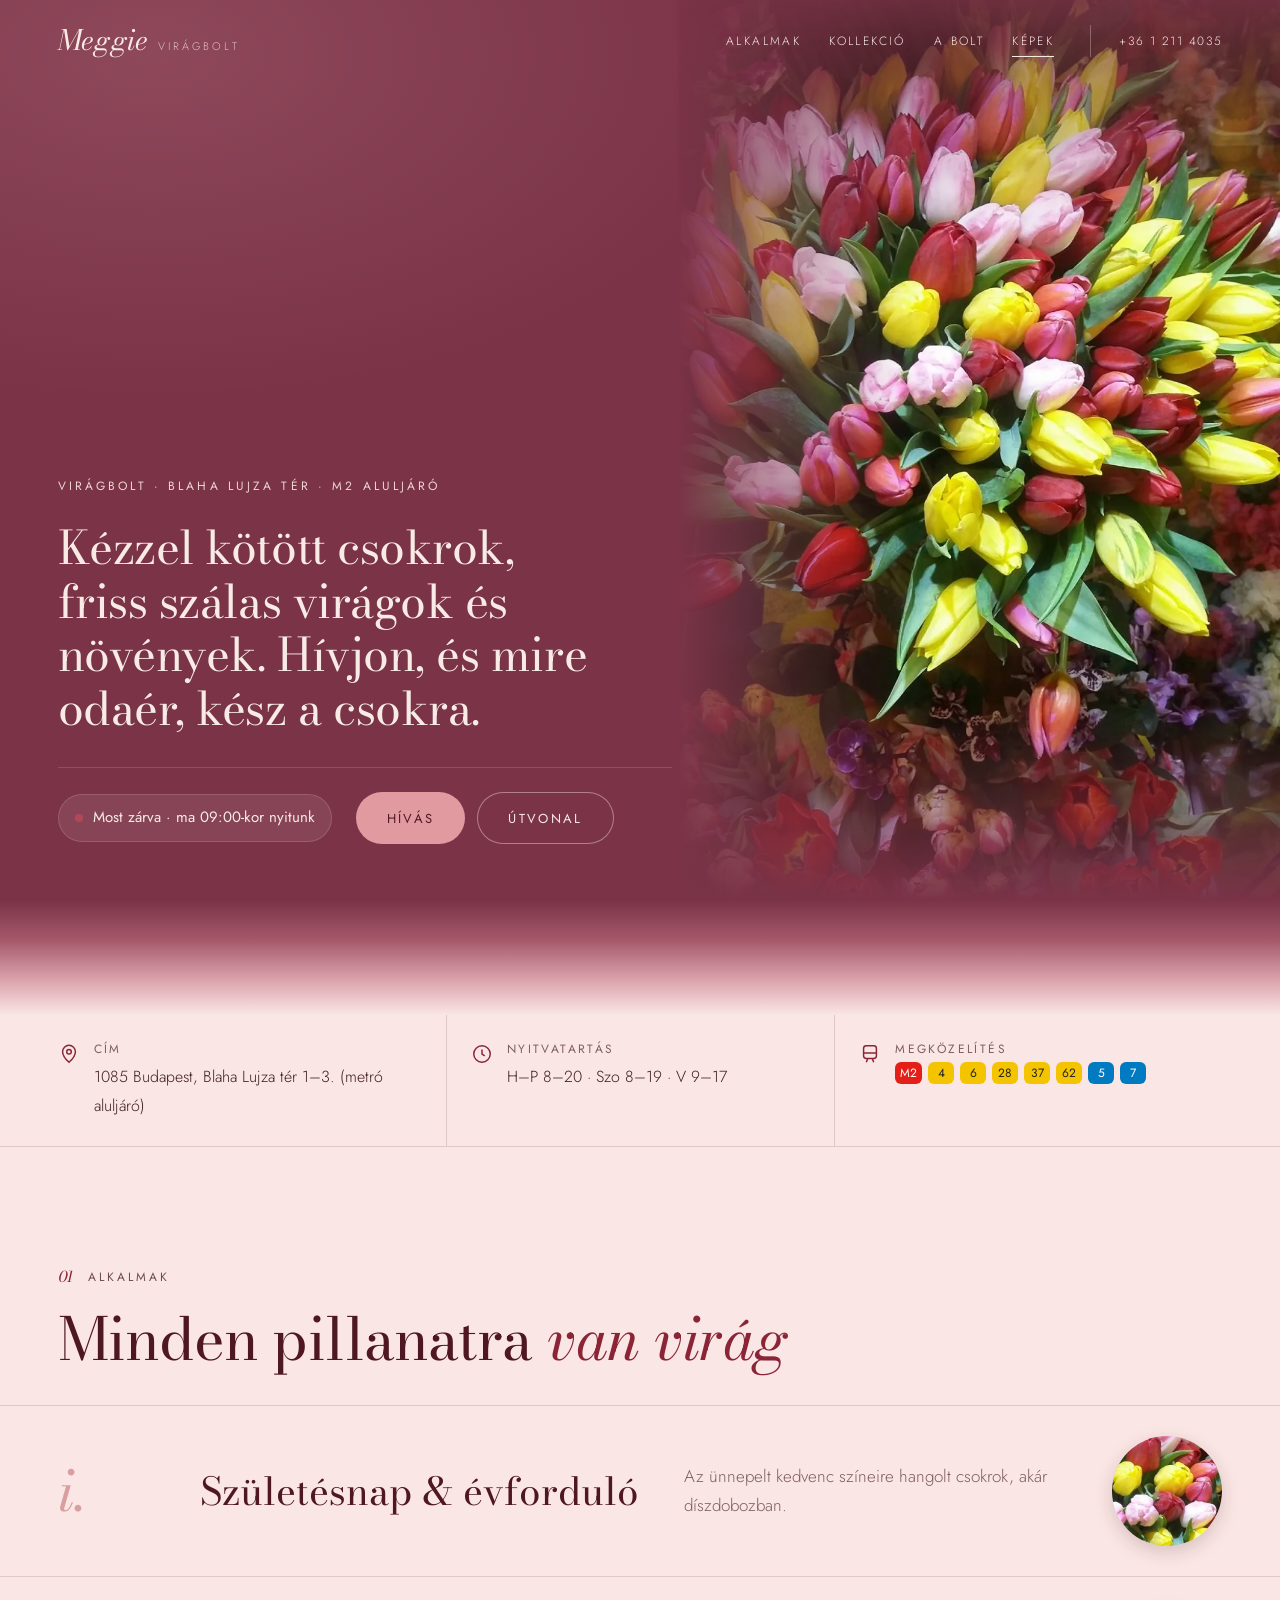
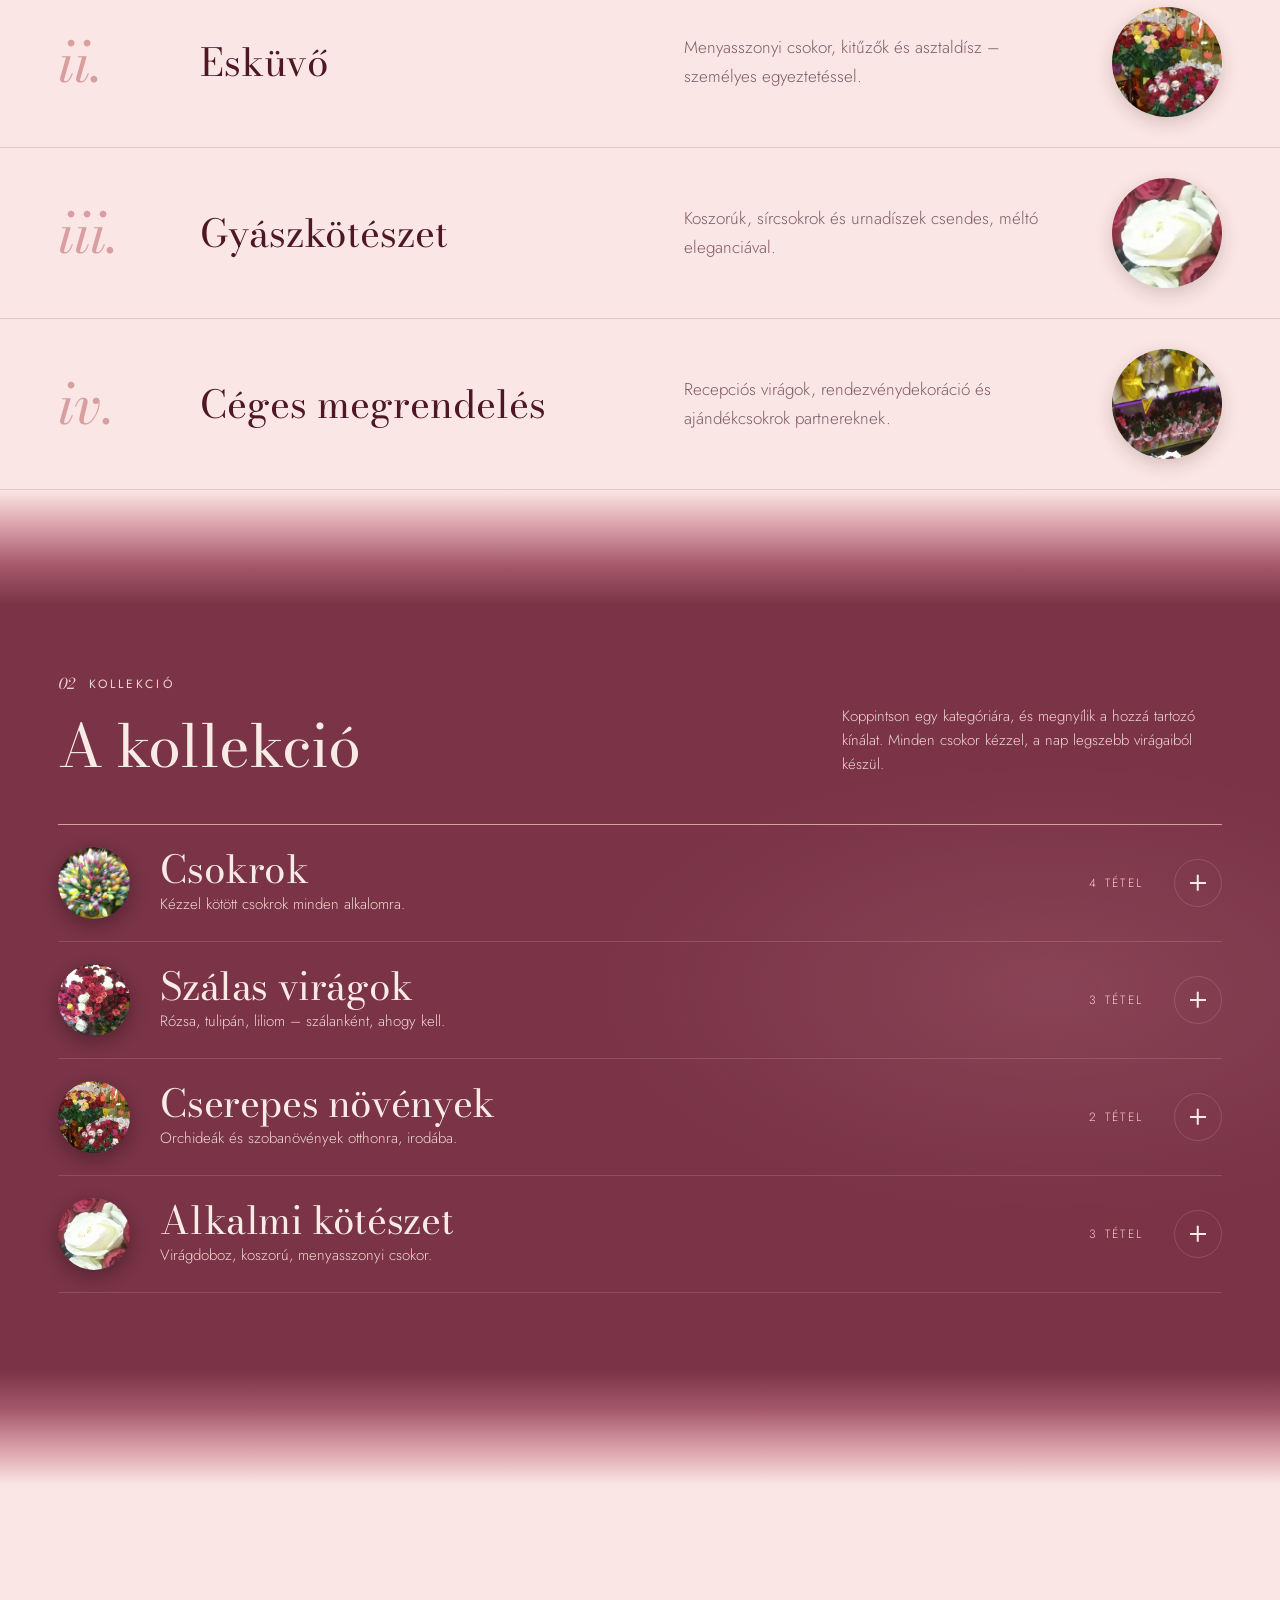
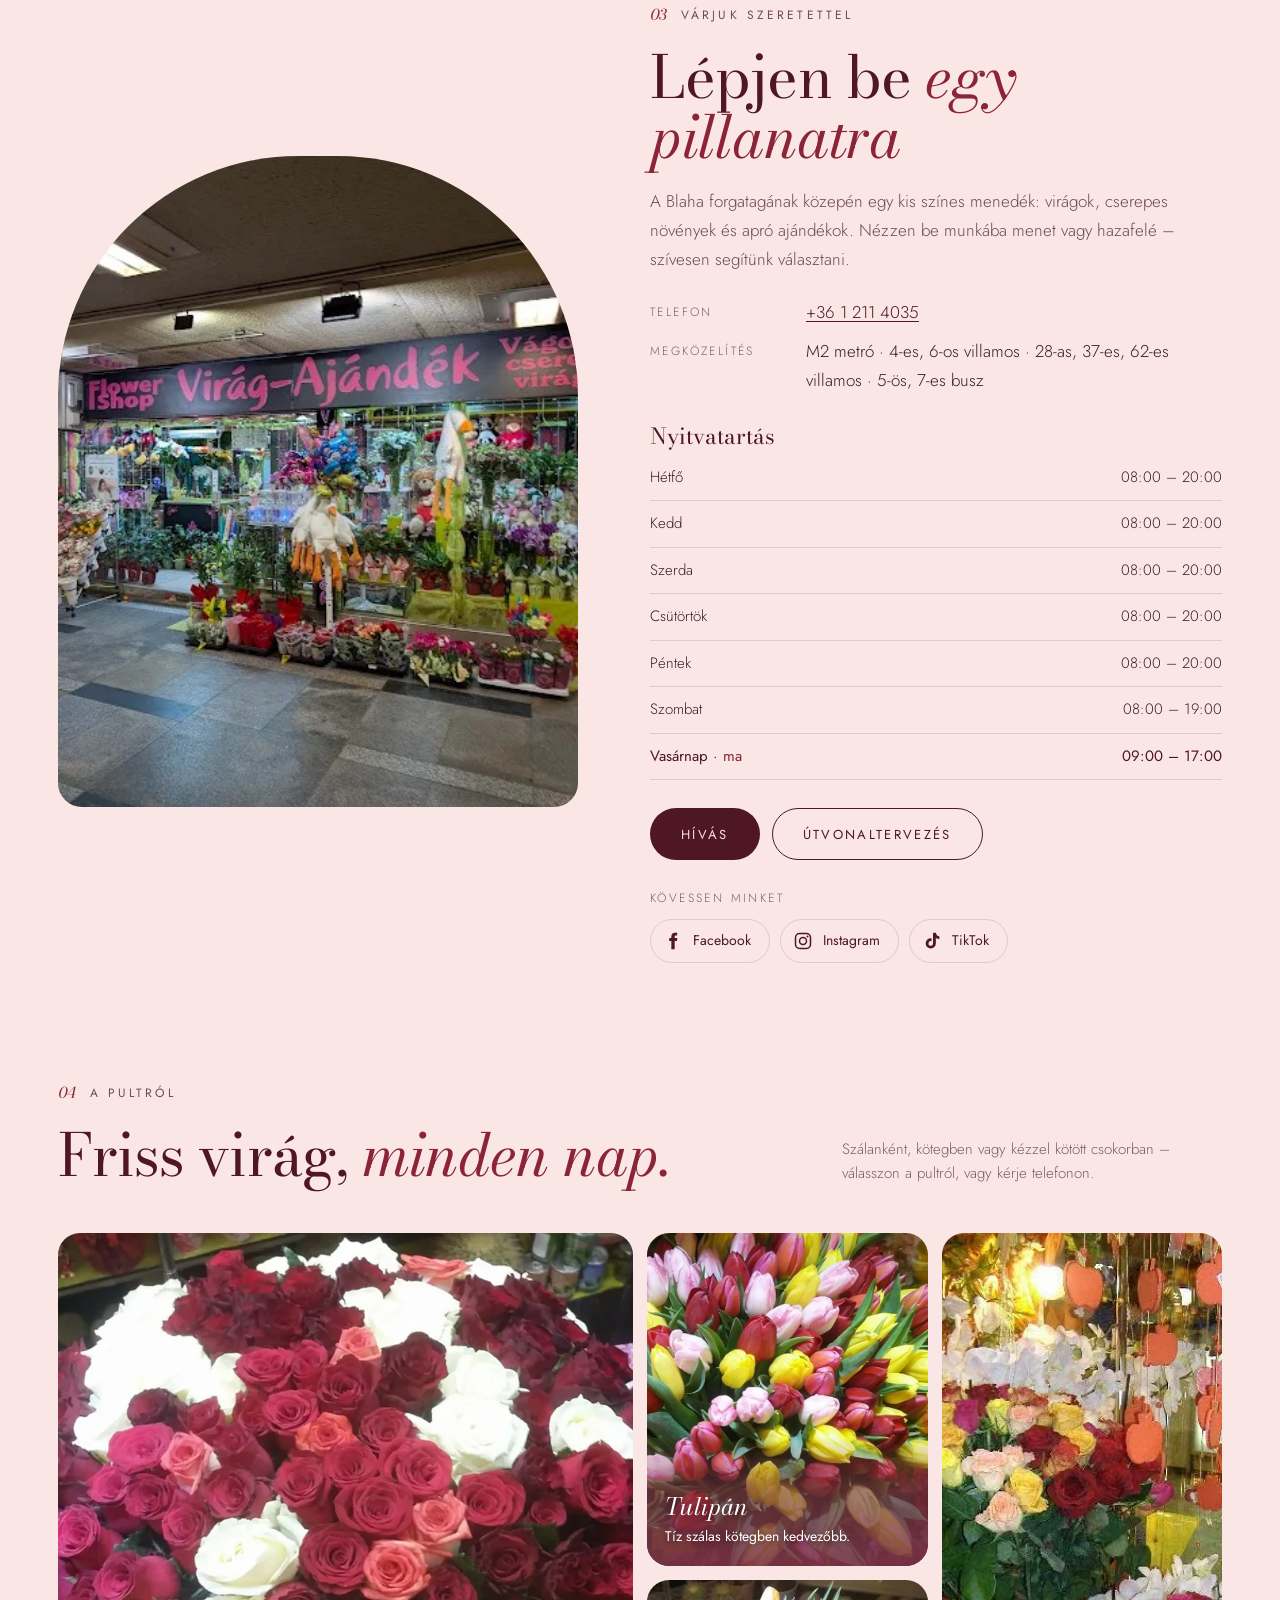
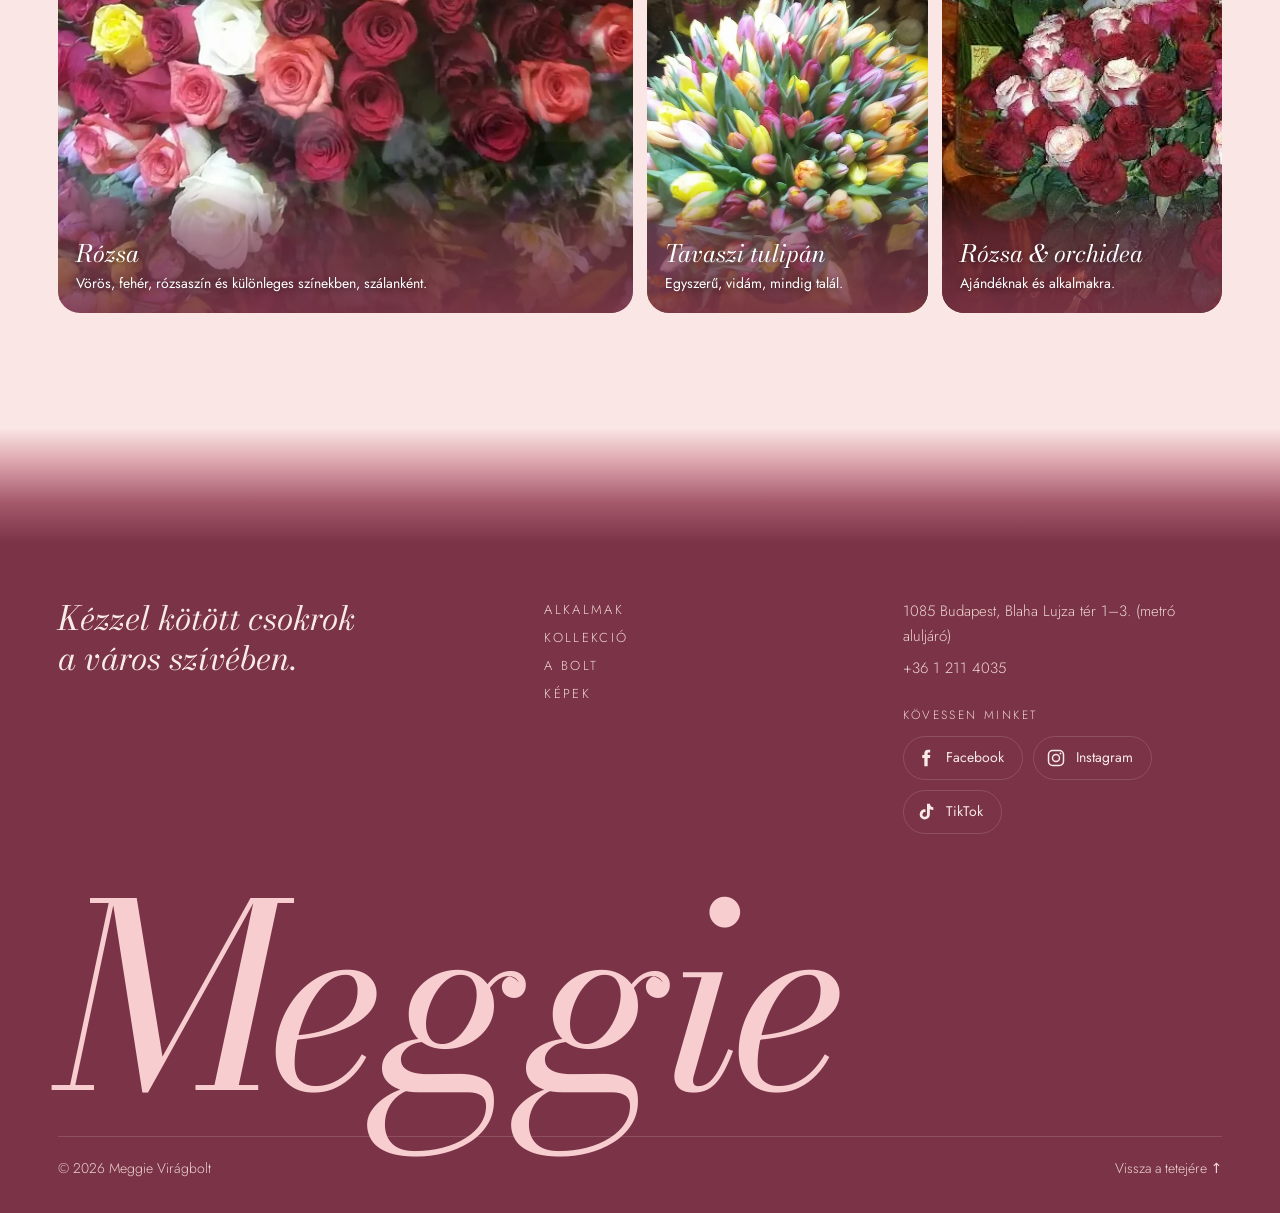
==== commit 33535360: "A „Tulipán · a pultról” felirat levétele a nyitóképről A felirat és a hozzá tartozó stílusok kikerül" ====
--- a/public/index.html
+++ b/public/index.html
@@ -23,7 +23,7 @@
   <link rel="preload" href="assets/fonts/bodoni-moda-latin-400-italic.woff2" as="font" type="font/woff2" crossorigin>
   <link rel="preload" href="assets/fonts/jost-latin-300-normal.woff2" as="font" type="font/woff2" crossorigin>
   <link rel="preload" href="assets/photos/tulipan-hero.webp" as="image" type="image/webp" fetchpriority="high">
-  <link rel="stylesheet" href="styles.css?v=fa6edaee">
+  <link rel="stylesheet" href="styles.css?v=4d177c60">
 
   <script type="application/ld+json">
   {
@@ -95,7 +95,6 @@
   <section class="hero" aria-labelledby="hero-title">
     <figure class="hero__photo">
       <img src="assets/photos/tulipan-hero.webp" alt="Színes tulipánok halma a Meggie Virágbolt pultján" width="1000" height="1778" fetchpriority="high">
-      <figcaption>Tulipán · a pultról</figcaption>
     </figure>
 
     <div class="wrap hero__inner">
--- a/public/styles.css
+++ b/public/styles.css
@@ -239,11 +239,6 @@
     linear-gradient(180deg, rgba(122, 51, 71, .85) 0%, rgba(122, 51, 71, .35) 12%, rgba(122, 51, 71, 0) 26%),
     linear-gradient(0deg, var(--night) 0%, rgba(122, 51, 71, .5) 9%, rgba(122, 51, 71, 0) 22%);
 }
-.hero__photo figcaption {
-  position: absolute; right: 24px; bottom: 24px; z-index: 1;
-  font-size: 12px; letter-spacing: .2em; text-transform: uppercase; color: var(--on-night);
-  background: rgba(122, 51, 71, .6); padding: 8px 12px; border-radius: 999px;
-}
 .hero__inner { position: relative; width: 100%; }
 .hero__text { max-width: min(640px, 48vw); }
 .hero__label { color: var(--on-night-2); }
@@ -465,7 +460,6 @@
   .hero { display: block; min-height: 0; padding: 0 0 32px; }
   .hero__photo { position: relative; width: 100%; height: 50svh; min-height: 300px; max-height: 520px; }
   .hero__photo::after { background: linear-gradient(180deg, rgba(122, 51, 71, .6) 0%, rgba(122, 51, 71, 0) 24%, rgba(122, 51, 71, 0) 55%, var(--night) 100%); }
-  .hero__photo figcaption { top: calc(84px + env(safe-area-inset-top)); bottom: auto; right: 16px; }
   .hero__inner { margin-top: -90px; }
   .hero__text { max-width: none; }
   .hero__lead { font-size: clamp(25px, 7vw, 32px); margin-top: 14px; max-width: none; }
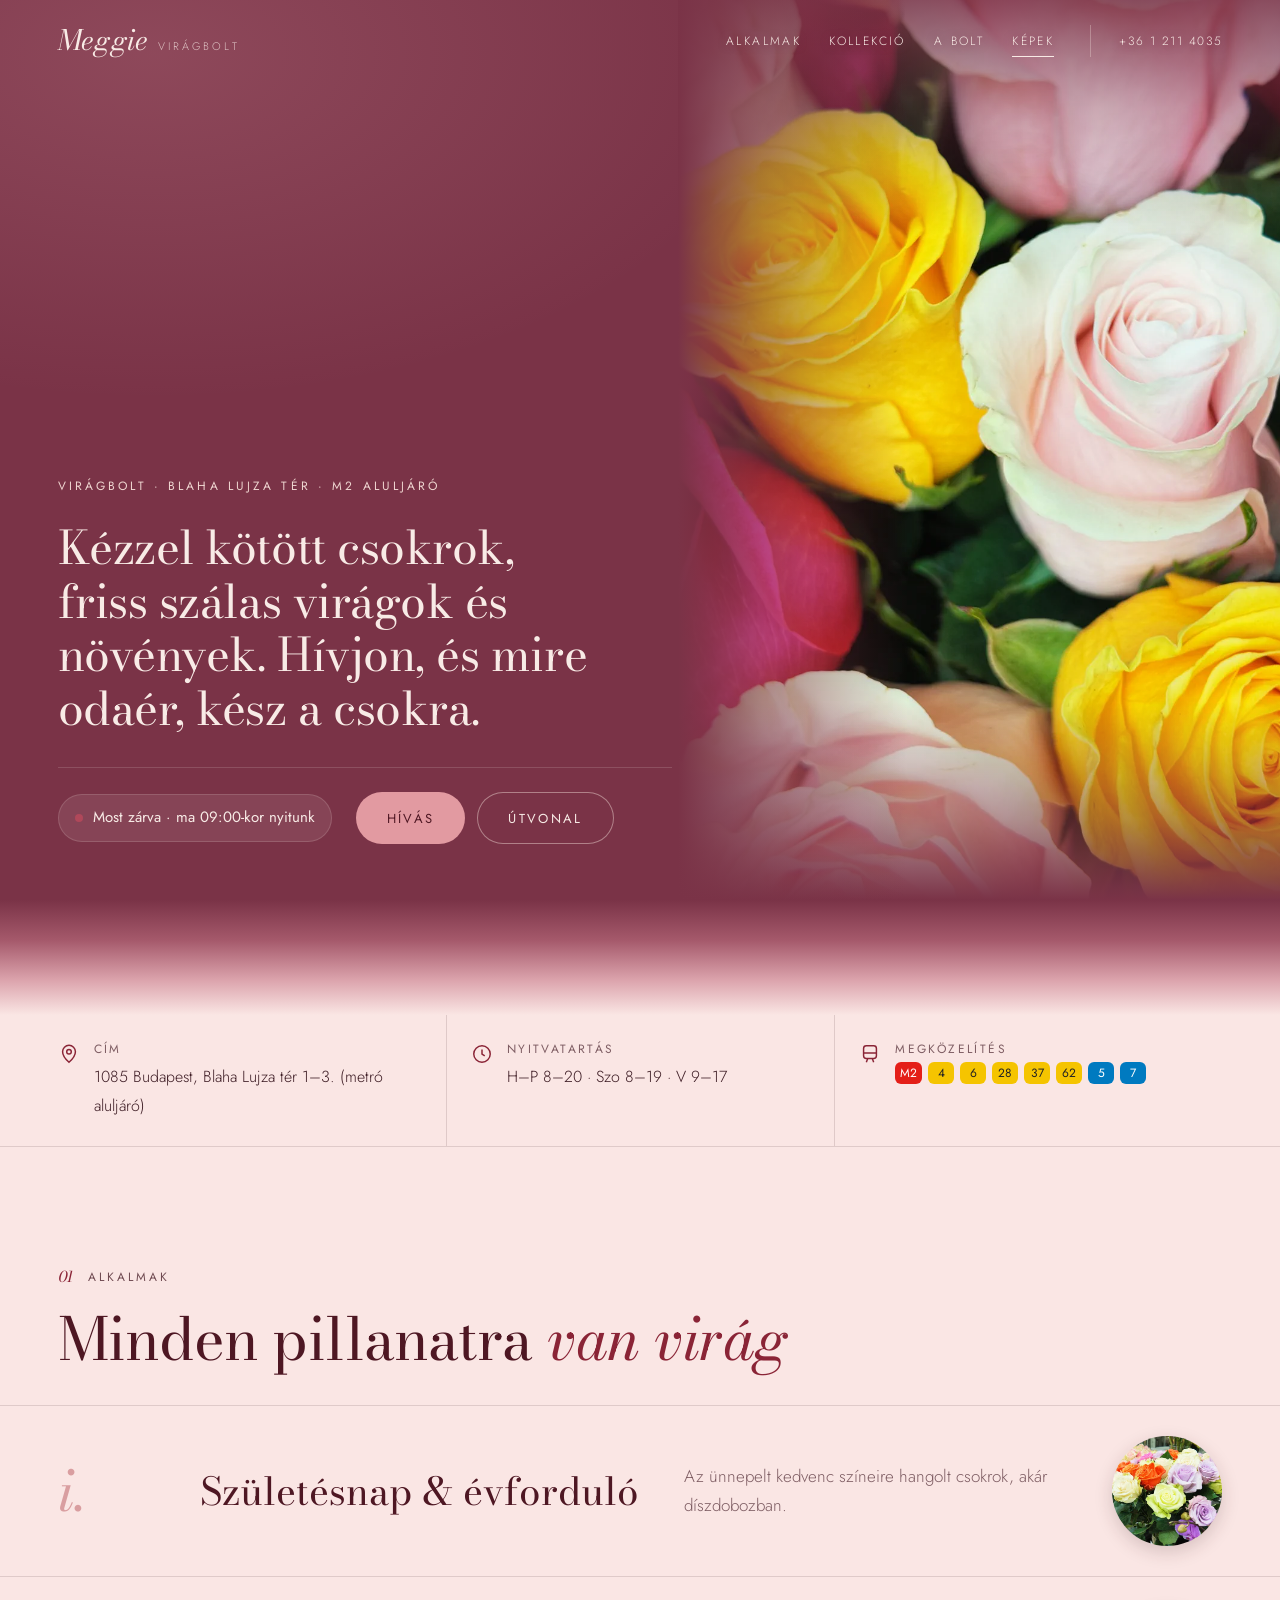
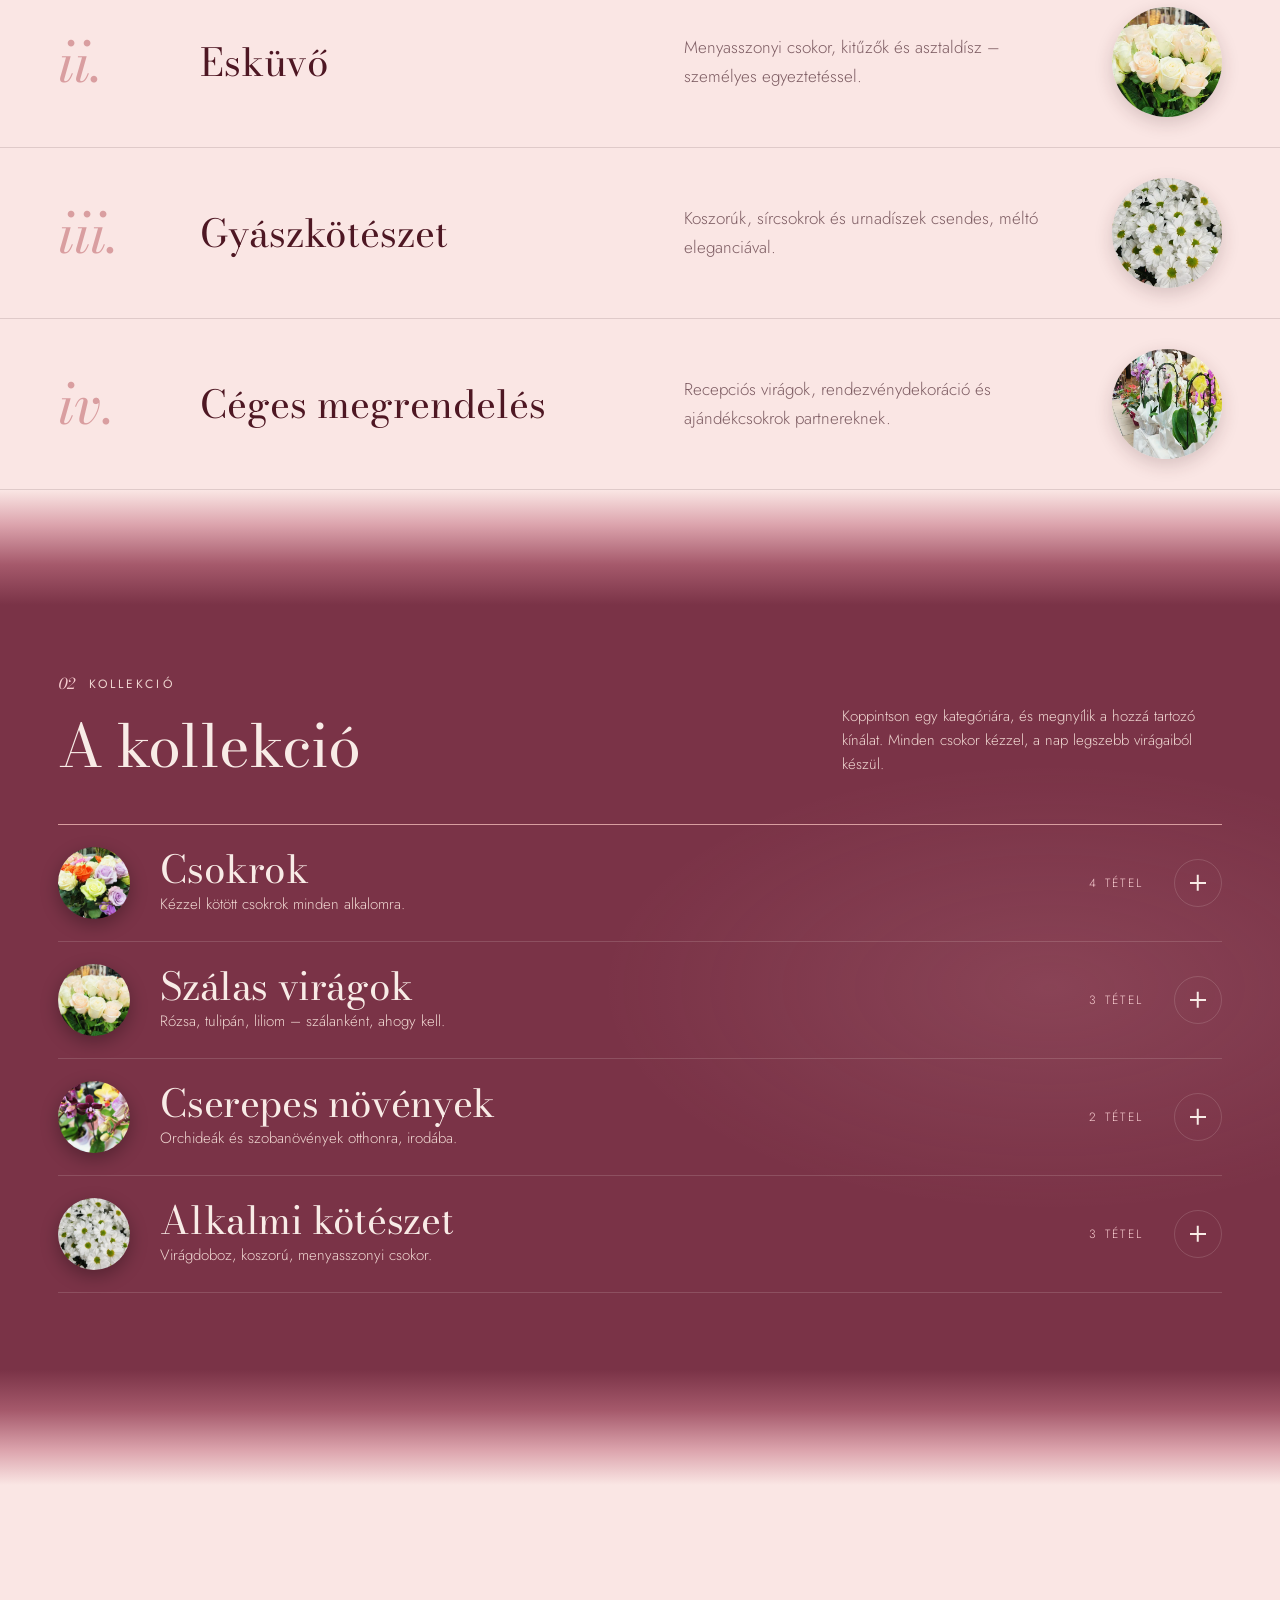
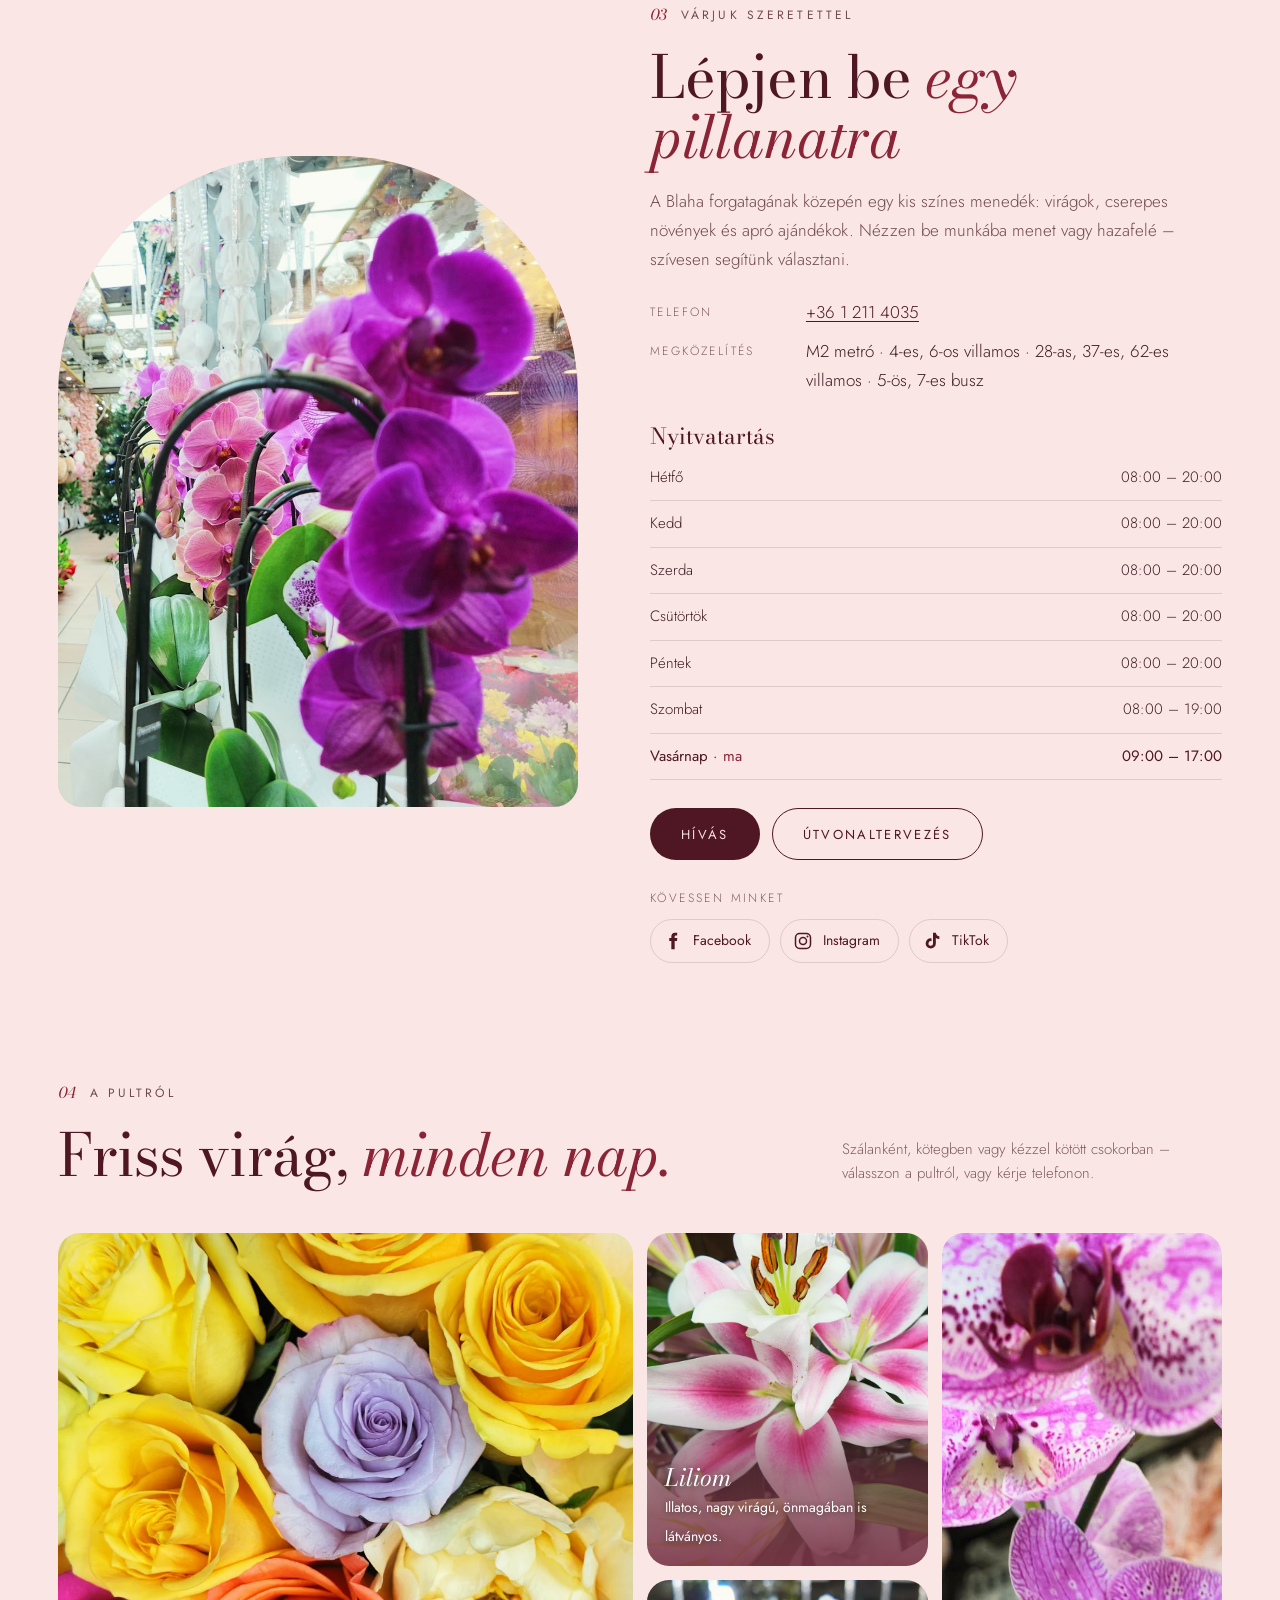
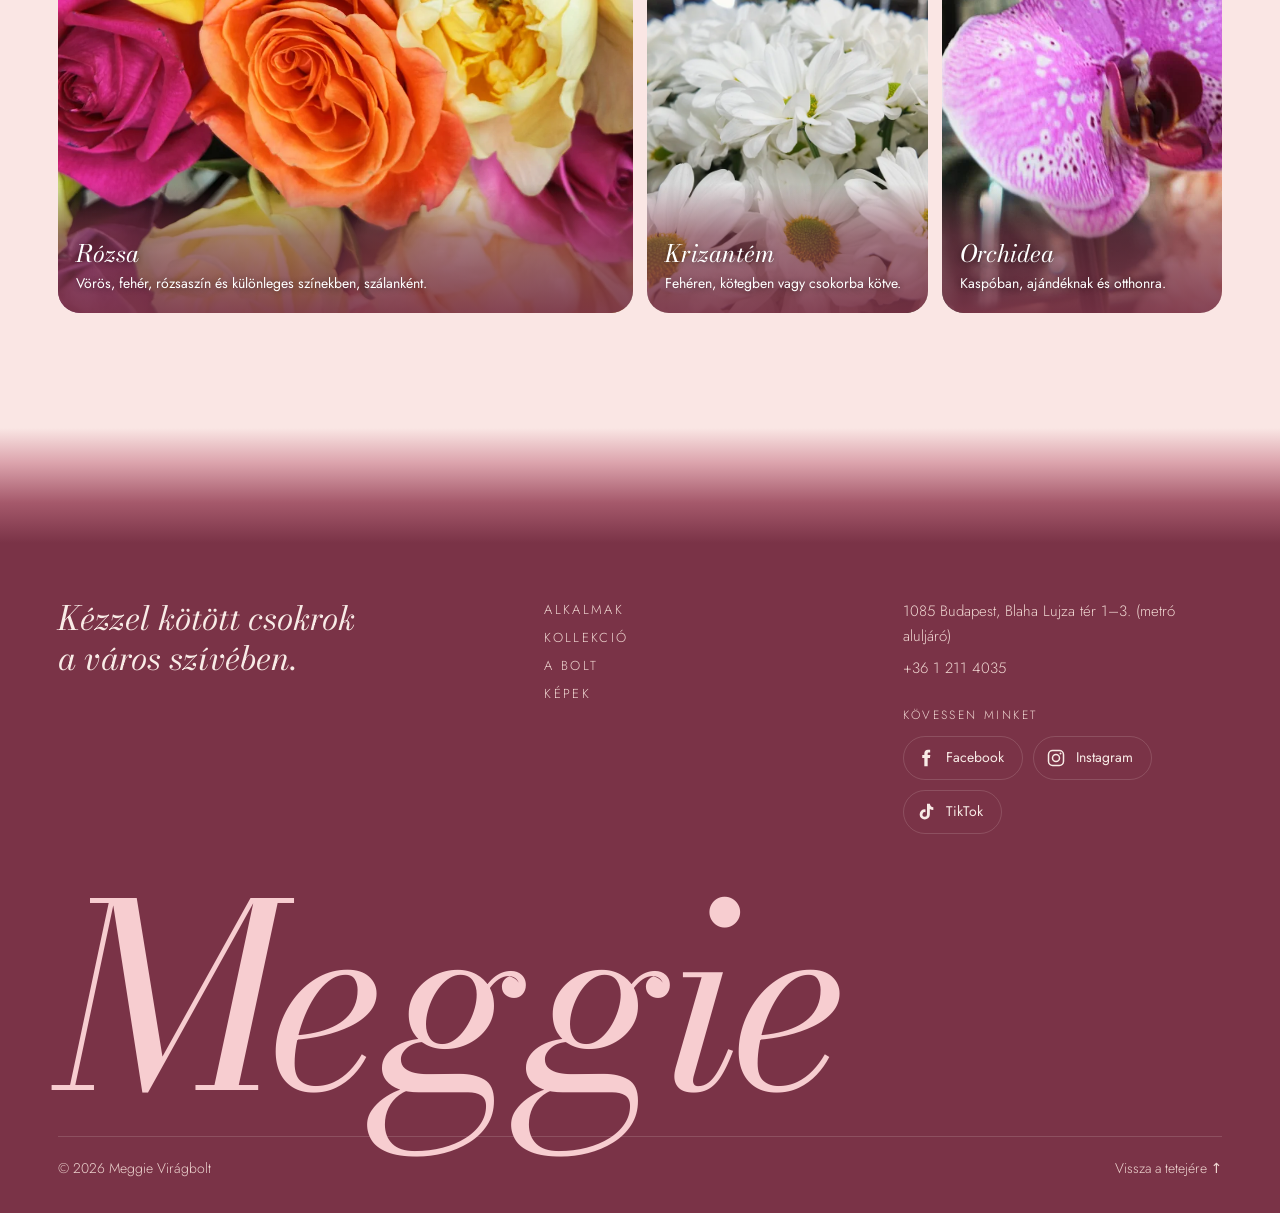
==== commit 831ec01d: "Új, valódi fotók a 2026. novemberi bolti felvételekből A régi, kis felbontású telefonos képek (tulip" ====
--- a/public/index.html
+++ b/public/index.html
@@ -12,17 +12,17 @@
   <meta property="og:locale" content="hu_HU">
   <meta property="og:url" content="https://meggieviragbolt.com/">
   <meta property="og:site_name" content="Meggie Virágbolt">
-  <meta property="og:image" content="https://meggieviragbolt.com/assets/bolt.jpg">
-  <meta property="og:image:width" content="384">
-  <meta property="og:image:height" content="510">
-  <meta property="og:image:alt" content="A Meggie Virágbolt kirakata a Blaha Lujza téri aluljáróban">
-  <meta name="twitter:card" content="summary">
+  <meta property="og:image" content="https://meggieviragbolt.com/assets/og.jpg">
+  <meta property="og:image:width" content="1200">
+  <meta property="og:image:height" content="630">
+  <meta property="og:image:alt" content="Rózsaszín, sárga és magenta rózsák a Meggie Virágbolt pultján">
+  <meta name="twitter:card" content="summary_large_image">
   <link rel="canonical" href="https://meggieviragbolt.com/">
   <link rel="icon" href="assets/favicon.svg" type="image/svg+xml">
   <link rel="apple-touch-icon" href="assets/apple-touch-icon.png">
   <link rel="preload" href="assets/fonts/bodoni-moda-latin-400-italic.woff2" as="font" type="font/woff2" crossorigin>
   <link rel="preload" href="assets/fonts/jost-latin-300-normal.woff2" as="font" type="font/woff2" crossorigin>
-  <link rel="preload" href="assets/photos/tulipan-hero.webp" as="image" type="image/webp" fetchpriority="high">
+  <link rel="preload" href="assets/photos/rozsa-hero.webp" as="image" type="image/webp" fetchpriority="high">
   <link rel="stylesheet" href="styles.css?v=4d177c60">
 
   <script type="application/ld+json">
@@ -32,7 +32,7 @@
     "name": "Meggie Virágbolt",
     "description": "Virágbolt a Blaha Lujza téri metró aluljáróban: csokrok, szálas virágok, cserepes növények, esküvői és gyászkötészet.",
     "url": "https://meggieviragbolt.com/",
-    "image": ["https://meggieviragbolt.com/assets/bolt.jpg", "https://meggieviragbolt.com/assets/photos/tulipan-hero.webp"],
+    "image": ["https://meggieviragbolt.com/assets/og.jpg", "https://meggieviragbolt.com/assets/bolt.jpg", "https://meggieviragbolt.com/assets/photos/rozsa-hero.webp"],
     "telephone": "+36 1 211 4035",
     "sameAs": ["https://www.facebook.com/MeggiVirag","https://www.instagram.com/meggievirag1/","https://www.tiktok.com/@meggievirag1"],
     "address": {
@@ -94,7 +94,7 @@
   <!-- ============ NYITÓKÉP ============ -->
   <section class="hero" aria-labelledby="hero-title">
     <figure class="hero__photo">
-      <img src="assets/photos/tulipan-hero.webp" alt="Színes tulipánok halma a Meggie Virágbolt pultján" width="1000" height="1778" fetchpriority="high">
+      <img src="assets/photos/rozsa-hero.webp" alt="Rózsaszín, sárga és magenta rózsák a Meggie Virágbolt pultján" width="1200" height="1500" fetchpriority="high">
     </figure>
 
     <div class="wrap hero__inner">
@@ -142,10 +142,10 @@
       <h2 class="h2 reveal" id="occ-title">Minden pillanatra <em>van virág</em></h2>
     </div>
     <ul class="bands">
-      <li class="band reveal"><div class="wrap band__row"><span class="band__num">i.</span><h3>Születésnap &amp; évforduló</h3><p>Az ünnepelt kedvenc színeire hangolt csokrok, akár díszdobozban.</p><img class="band__img" src="assets/photos/tulipan-mini.webp" alt="" width="320" height="320" loading="lazy"></div></li>
-      <li class="band reveal"><div class="wrap band__row"><span class="band__num">ii.</span><h3>Esküvő</h3><p>Menyasszonyi csokor, kitűzők és asztaldísz – személyes egyeztetéssel.</p><img class="band__img" src="assets/photos/rozsa-orchidea.webp" alt="" width="480" height="640" loading="lazy"></div></li>
-      <li class="band reveal"><div class="wrap band__row"><span class="band__num">iii.</span><h3>Gyászkötészet</h3><p>Koszorúk, sírcsokrok és urnadíszek csendes, méltó eleganciával.</p><img class="band__img" src="assets/photos/feher-rozsa.webp" alt="" width="240" height="240" loading="lazy"></div></li>
-      <li class="band reveal"><div class="wrap band__row"><span class="band__num">iv.</span><h3>Céges megrendelés</h3><p>Recepciós virágok, rendezvénydekoráció és ajándékcsokrok partnereknek.</p><img class="band__img" src="assets/photos/polc.webp" alt="" width="900" height="560" loading="lazy"></div></li>
+      <li class="band reveal"><div class="wrap band__row"><span class="band__num">i.</span><h3>Születésnap &amp; évforduló</h3><p>Az ünnepelt kedvenc színeire hangolt csokrok, akár díszdobozban.</p><img class="band__img" src="assets/photos/rozsacsokor.webp" alt="" width="400" height="400" loading="lazy"></div></li>
+      <li class="band reveal"><div class="wrap band__row"><span class="band__num">ii.</span><h3>Esküvő</h3><p>Menyasszonyi csokor, kitűzők és asztaldísz – személyes egyeztetéssel.</p><img class="band__img" src="assets/photos/feher-rozsa.webp" alt="" width="400" height="400" loading="lazy"></div></li>
+      <li class="band reveal"><div class="wrap band__row"><span class="band__num">iii.</span><h3>Gyászkötészet</h3><p>Koszorúk, sírcsokrok és urnadíszek csendes, méltó eleganciával.</p><img class="band__img" src="assets/photos/krizantem-feher.webp" alt="" width="400" height="400" loading="lazy"></div></li>
+      <li class="band reveal"><div class="wrap band__row"><span class="band__num">iv.</span><h3>Céges megrendelés</h3><p>Recepciós virágok, rendezvénydekoráció és ajándékcsokrok partnereknek.</p><img class="band__img" src="assets/photos/orchidea-sor.webp" alt="" width="400" height="400" loading="lazy"></div></li>
     </ul>
   </section>
 
@@ -162,7 +162,7 @@
       <div class="cats" id="products"><!--pr-->
     <details class="cat" id="kollekcio-csokor">
       <summary class="cat__head">
-        <img class="cat__img" src="assets/photos/tulipan-vegyes.webp" alt="" width="96" height="96" loading="lazy" decoding="async">
+        <img class="cat__img" src="assets/photos/rozsacsokor.webp" alt="" width="96" height="96" loading="lazy" decoding="async">
         <span class="cat__text">
           <span class="cat__title">Csokrok</span>
           <span class="cat__desc">Kézzel kötött csokrok minden alkalomra.</span>
@@ -174,7 +174,7 @@
     </details>
     <details class="cat" id="kollekcio-szalas">
       <summary class="cat__head">
-        <img class="cat__img" src="assets/photos/rozsa.webp" alt="" width="96" height="96" loading="lazy" decoding="async">
+        <img class="cat__img" src="assets/photos/feher-rozsa.webp" alt="" width="96" height="96" loading="lazy" decoding="async">
         <span class="cat__text">
           <span class="cat__title">Szálas virágok</span>
           <span class="cat__desc">Rózsa, tulipán, liliom – szálanként, ahogy kell.</span>
@@ -186,7 +186,7 @@
     </details>
     <details class="cat" id="kollekcio-noveny">
       <summary class="cat__head">
-        <img class="cat__img" src="assets/photos/rozsa-orchidea.webp" alt="" width="96" height="96" loading="lazy" decoding="async">
+        <img class="cat__img" src="assets/photos/orchidea-lila.webp" alt="" width="96" height="96" loading="lazy" decoding="async">
         <span class="cat__text">
           <span class="cat__title">Cserepes növények</span>
           <span class="cat__desc">Orchideák és szobanövények otthonra, irodába.</span>
@@ -198,7 +198,7 @@
     </details>
     <details class="cat" id="kollekcio-alkalmi">
       <summary class="cat__head">
-        <img class="cat__img" src="assets/photos/feher-rozsa.webp" alt="" width="96" height="96" loading="lazy" decoding="async">
+        <img class="cat__img" src="assets/photos/krizantem-feher.webp" alt="" width="96" height="96" loading="lazy" decoding="async">
         <span class="cat__text">
           <span class="cat__title">Alkalmi kötészet</span>
           <span class="cat__desc">Virágdoboz, koszorú, menyasszonyi csokor.</span>
@@ -215,7 +215,7 @@
   <section class="section store" id="bolt" aria-labelledby="store-title">
     <div class="wrap store__grid">
       <figure class="store__photo reveal">
-        <img src="assets/bolt.jpg" alt="A Meggie Virágbolt kirakata a Blaha Lujza téri aluljáróban" loading="lazy" width="384" height="510">
+        <img src="assets/bolt.jpg" alt="Orchideák és karácsonyi kínálat a Meggie Virágboltban, a Blaha Lujza téri aluljáróban" loading="lazy" width="960" height="1200">
         <div class="store__placeholder" data-bloom="peony" data-palette="blush" data-seed="5" aria-hidden="true"><!--pr--><div class="bloom-wrap spin rev" style="width:100%;height:100%"><svg viewBox="-110 -110 220 220" aria-hidden="true" focusable="false"><defs><radialGradient id="b1p0" cx="0" cy="0" r="94" gradientUnits="userSpaceOnUse"><stop offset="0" stop-color="#a9565f" stop-opacity="1"/><stop offset="0.45" stop-color="#dc9c96" stop-opacity="1"/><stop offset="1" stop-color="#fbece7" stop-opacity="1"/></radialGradient><radialGradient id="b1p1" cx="0" cy="0" r="80" gradientUnits="userSpaceOnUse"><stop offset="0" stop-color="#a9565f" stop-opacity="1"/><stop offset="0.45" stop-color="#dc9c96" stop-opacity="1"/><stop offset="1" stop-color="#fbece7" stop-opacity="1"/></radialGradient><radialGradient id="b1p2" cx="0" cy="0" r="65" gradientUnits="userSpaceOnUse"><stop offset="0" stop-color="#a9565f" stop-opacity="1"/><stop offset="0.45" stop-color="#dc9c96" stop-opacity="1"/><stop offset="1" stop-color="#fbece7" stop-opacity="1"/></radialGradient><radialGradient id="b1p3" cx="0" cy="0" r="50" gradientUnits="userSpaceOnUse"><stop offset="0" stop-color="#a9565f" stop-opacity="1"/><stop offset="0.45" stop-color="#a9565f" stop-opacity="1"/><stop offset="1" stop-color="#fbece7" stop-opacity="1"/></radialGradient><radialGradient id="b1p4" cx="0" cy="0" r="36" gradientUnits="userSpaceOnUse"><stop offset="0" stop-color="#6d1a28" stop-opacity="1"/><stop offset="0.45" stop-color="#a9565f" stop-opacity="1"/><stop offset="1" stop-color="#f2cbc2" stop-opacity="1"/></radialGradient><radialGradient id="b1p5" cx="0" cy="0" r="24" gradientUnits="userSpaceOnUse"><stop offset="0" stop-color="#6d1a28" stop-opacity="1"/><stop offset="0.45" stop-color="#a9565f" stop-opacity="1"/><stop offset="1" stop-color="#f2cbc2" stop-opacity="1"/></radialGradient><radialGradient id="b1p6" cx="0" cy="0" r="14" gradientUnits="userSpaceOnUse"><stop offset="0" stop-color="#6d1a28" stop-opacity="1"/><stop offset="0.45" stop-color="#a9565f" stop-opacity="1"/><stop offset="1" stop-color="#f2cbc2" stop-opacity="1"/></radialGradient><filter id="b1f" x="-20%" y="-20%" width="140%" height="140%"><feTurbulence type="fractalNoise" baseFrequency=".035" numOctaves="2" seed="5"/><feDisplacementMap in="SourceGraphic" scale="5"/><feDropShadow dx="0" dy="3" stdDeviation="4" flood-color="#000" flood-opacity=".22"/></filter></defs><g><g filter="url(#b1f)"><g transform="rotate(77.8) scale(0.95)"><path d="M0 0 C36.0 -23.5 37.8 -79.9 16.2 -94.0 Q0 -84.6 -16.2 -94.0 C-37.8 -79.9 -36.0 -23.5 0 0Z" fill="url(#b1p0)" stroke="#a9565f" stroke-opacity=".22" stroke-width=".5"/><path d="M0 -4 L0 -58.3" stroke="#a9565f" stroke-opacity=".12" stroke-width=".6"/></g><g transform="rotate(119.1) scale(0.93)"><path d="M0 0 C36.0 -23.5 37.8 -79.9 16.2 -94.0 Q0 -84.6 -16.2 -94.0 C-37.8 -79.9 -36.0 -23.5 0 0Z" fill="url(#b1p0)" stroke="#a9565f" stroke-opacity=".22" stroke-width=".5"/><path d="M0 -4 L0 -58.3" stroke="#a9565f" stroke-opacity=".12" stroke-width=".6"/></g><g transform="rotate(165.7) scale(0.94)"><path d="M0 0 C36.0 -23.5 37.8 -79.9 16.2 -94.0 Q0 -84.6 -16.2 -94.0 C-37.8 -79.9 -36.0 -23.5 0 0Z" fill="url(#b1p0)" stroke="#a9565f" stroke-opacity=".22" stroke-width=".5"/><path d="M0 -4 L0 -58.3" stroke="#a9565f" stroke-opacity=".12" stroke-width=".6"/></g><g transform="rotate(200.1) scale(1.07)"><path d="M0 0 C36.0 -23.5 37.8 -79.9 16.2 -94.0 Q0 -84.6 -16.2 -94.0 C-37.8 -79.9 -36.0 -23.5 0 0Z" fill="url(#b1p0)" stroke="#a9565f" stroke-opacity=".22" stroke-width=".5"/><path d="M0 -4 L0 -58.3" stroke="#a9565f" stroke-opacity=".12" stroke-width=".6"/></g><g transform="rotate(243.1) scale(1.02)"><path d="M0 0 C36.0 -23.5 37.8 -79.9 16.2 -94.0 Q0 -84.6 -16.2 -94.0 C-37.8 -79.9 -36.0 -23.5 0 0Z" fill="url(#b1p0)" stroke="#a9565f" stroke-opacity=".22" stroke-width=".5"/><path d="M0 -4 L0 -58.3" stroke="#a9565f" stroke-opacity=".12" stroke-width=".6"/></g><g transform="rotate(286.8) scale(0.98)"><path d="M0 0 C36.0 -23.5 37.8 -79.9 16.2 -94.0 Q0 -84.6 -16.2 -94.0 C-37.8 -79.9 -36.0 -23.5 0 0Z" fill="url(#b1p0)" stroke="#a9565f" stroke-opacity=".22" stroke-width=".5"/><path d="M0 -4 L0 -58.3" stroke="#a9565f" stroke-opacity=".12" stroke-width=".6"/></g><g transform="rotate(327.4) scale(1.07)"><path d="M0 0 C36.0 -23.5 37.8 -79.9 16.2 -94.0 Q0 -84.6 -16.2 -94.0 C-37.8 -79.9 -36.0 -23.5 0 0Z" fill="url(#b1p0)" stroke="#a9565f" stroke-opacity=".22" stroke-width=".5"/><path d="M0 -4 L0 -58.3" stroke="#a9565f" stroke-opacity=".12" stroke-width=".6"/></g><g transform="rotate(364.8) scale(1.05)"><path d="M0 0 C36.0 -23.5 37.8 -79.9 16.2 -94.0 Q0 -84.6 -16.2 -94.0 C-37.8 -79.9 -36.0 -23.5 0 0Z" fill="url(#b1p0)" stroke="#a9565f" stroke-opacity=".22" stroke-width=".5"/><path d="M0 -4 L0 -58.3" stroke="#a9565f" stroke-opacity=".12" stroke-width=".6"/></g><g transform="rotate(395.2) scale(0.97)"><path d="M0 0 C36.0 -23.5 37.8 -79.9 16.2 -94.0 Q0 -84.6 -16.2 -94.0 C-37.8 -79.9 -36.0 -23.5 0 0Z" fill="url(#b1p0)" stroke="#a9565f" stroke-opacity=".22" stroke-width=".5"/><path d="M0 -4 L0 -58.3" stroke="#a9565f" stroke-opacity=".12" stroke-width=".6"/></g><g transform="rotate(179.8) scale(1.00)"><path d="M0 0 C33.0 -20.0 34.6 -68.0 14.8 -80.0 Q0 -72.0 -14.8 -80.0 C-34.6 -68.0 -33.0 -20.0 0 0Z" fill="url(#b1p1)" stroke="#a9565f" stroke-opacity=".22" stroke-width=".5"/><path d="M0 -4 L0 -49.6" stroke="#a9565f" stroke-opacity=".12" stroke-width=".6"/></g><g transform="rotate(223.3) scale(1.08)"><path d="M0 0 C33.0 -20.0 34.6 -68.0 14.8 -80.0 Q0 -72.0 -14.8 -80.0 C-34.6 -68.0 -33.0 -20.0 0 0Z" fill="url(#b1p1)" stroke="#a9565f" stroke-opacity=".22" stroke-width=".5"/><path d="M0 -4 L0 -49.6" stroke="#a9565f" stroke-opacity=".12" stroke-width=".6"/></g><g transform="rotate(267.3) scale(0.97)"><path d="M0 0 C33.0 -20.0 34.6 -68.0 14.8 -80.0 Q0 -72.0 -14.8 -80.0 C-34.6 -68.0 -33.0 -20.0 0 0Z" fill="url(#b1p1)" stroke="#a9565f" stroke-opacity=".22" stroke-width=".5"/><path d="M0 -4 L0 -49.6" stroke="#a9565f" stroke-opacity=".12" stroke-width=".6"/></g><g transform="rotate(315.5) scale(1.07)"><path d="M0 0 C33.0 -20.0 34.6 -68.0 14.8 -80.0 Q0 -72.0 -14.8 -80.0 C-34.6 -68.0 -33.0 -20.0 0 0Z" fill="url(#b1p1)" stroke="#a9565f" stroke-opacity=".22" stroke-width=".5"/><path d="M0 -4 L0 -49.6" stroke="#a9565f" stroke-opacity=".12" stroke-width=".6"/></g><g transform="rotate(350.4) scale(0.94)"><path d="M0 0 C33.0 -20.0 34.6 -68.0 14.8 -80.0 Q0 -72.0 -14.8 -80.0 C-34.6 -68.0 -33.0 -20.0 0 0Z" fill="url(#b1p1)" stroke="#a9565f" stroke-opacity=".22" stroke-width=".5"/><path d="M0 -4 L0 -49.6" stroke="#a9565f" stroke-opacity=".12" stroke-width=".6"/></g><g transform="rotate(394.4) scale(1.07)"><path d="M0 0 C33.0 -20.0 34.6 -68.0 14.8 -80.0 Q0 -72.0 -14.8 -80.0 C-34.6 -68.0 -33.0 -20.0 0 0Z" fill="url(#b1p1)" stroke="#a9565f" stroke-opacity=".22" stroke-width=".5"/><path d="M0 -4 L0 -49.6" stroke="#a9565f" stroke-opacity=".12" stroke-width=".6"/></g><g transform="rotate(444.4) scale(1.03)"><path d="M0 0 C33.0 -20.0 34.6 -68.0 14.8 -80.0 Q0 -72.0 -14.8 -80.0 C-34.6 -68.0 -33.0 -20.0 0 0Z" fill="url(#b1p1)" stroke="#a9565f" stroke-opacity=".22" stroke-width=".5"/><path d="M0 -4 L0 -49.6" stroke="#a9565f" stroke-opacity=".12" stroke-width=".6"/></g><g transform="rotate(494.4) scale(0.93)"><path d="M0 0 C33.0 -20.0 34.6 -68.0 14.8 -80.0 Q0 -72.0 -14.8 -80.0 C-34.6 -68.0 -33.0 -20.0 0 0Z" fill="url(#b1p1)" stroke="#a9565f" stroke-opacity=".22" stroke-width=".5"/><path d="M0 -4 L0 -49.6" stroke="#a9565f" stroke-opacity=".12" stroke-width=".6"/></g><g transform="rotate(91.0) scale(0.96)"><path d="M0 0 C29.0 -16.3 30.5 -55.3 13.1 -65.0 Q0 -58.5 -13.1 -65.0 C-30.5 -55.3 -29.0 -16.3 0 0Z" fill="url(#b1p2)" stroke="#a9565f" stroke-opacity=".22" stroke-width=".5"/><path d="M0 -4 L0 -40.3" stroke="#a9565f" stroke-opacity=".12" stroke-width=".6"/></g><g transform="rotate(141.0) scale(0.93)"><path d="M0 0 C29.0 -16.3 30.5 -55.3 13.1 -65.0 Q0 -58.5 -13.1 -65.0 C-30.5 -55.3 -29.0 -16.3 0 0Z" fill="url(#b1p2)" stroke="#a9565f" stroke-opacity=".22" stroke-width=".5"/><path d="M0 -4 L0 -40.3" stroke="#a9565f" stroke-opacity=".12" stroke-width=".6"/></g><g transform="rotate(181.5) scale(1.02)"><path d="M0 0 C29.0 -16.3 30.5 -55.3 13.1 -65.0 Q0 -58.5 -13.1 -65.0 C-30.5 -55.3 -29.0 -16.3 0 0Z" fill="url(#b1p2)" stroke="#a9565f" stroke-opacity=".22" stroke-width=".5"/><path d="M0 -4 L0 -40.3" stroke="#a9565f" stroke-opacity=".12" stroke-width=".6"/></g><g transform="rotate(225.4) scale(0.93)"><path d="M0 0 C29.0 -16.3 30.5 -55.3 13.1 -65.0 Q0 -58.5 -13.1 -65.0 C-30.5 -55.3 -29.0 -16.3 0 0Z" fill="url(#b1p2)" stroke="#a9565f" stroke-opacity=".22" stroke-width=".5"/><path d="M0 -4 L0 -40.3" stroke="#a9565f" stroke-opacity=".12" stroke-width=".6"/></g><g transform="rotate(279.2) scale(1.01)"><path d="M0 0 C29.0 -16.3 30.5 -55.3 13.1 -65.0 Q0 -58.5 -13.1 -65.0 C-30.5 -55.3 -29.0 -16.3 0 0Z" fill="url(#b1p2)" stroke="#a9565f" stroke-opacity=".22" stroke-width=".5"/><path d="M0 -4 L0 -40.3" stroke="#a9565f" stroke-opacity=".12" stroke-width=".6"/></g><g transform="rotate(321.5) scale(1.06)"><path d="M0 0 C29.0 -16.3 30.5 -55.3 13.1 -65.0 Q0 -58.5 -13.1 -65.0 C-30.5 -55.3 -29.0 -16.3 0 0Z" fill="url(#b1p2)" stroke="#a9565f" stroke-opacity=".22" stroke-width=".5"/><path d="M0 -4 L0 -40.3" stroke="#a9565f" stroke-opacity=".12" stroke-width=".6"/></g><g transform="rotate(366.1) scale(0.94)"><path d="M0 0 C29.0 -16.3 30.5 -55.3 13.1 -65.0 Q0 -58.5 -13.1 -65.0 C-30.5 -55.3 -29.0 -16.3 0 0Z" fill="url(#b1p2)" stroke="#a9565f" stroke-opacity=".22" stroke-width=".5"/><path d="M0 -4 L0 -40.3" stroke="#a9565f" stroke-opacity=".12" stroke-width=".6"/></g><g transform="rotate(409.6) scale(1.03)"><path d="M0 0 C29.0 -16.3 30.5 -55.3 13.1 -65.0 Q0 -58.5 -13.1 -65.0 C-30.5 -55.3 -29.0 -16.3 0 0Z" fill="url(#b1p2)" stroke="#a9565f" stroke-opacity=".22" stroke-width=".5"/><path d="M0 -4 L0 -40.3" stroke="#a9565f" stroke-opacity=".12" stroke-width=".6"/></g><g transform="rotate(297.6) scale(1.00)"><path d="M0 0 C24.0 -12.5 25.2 -42.5 10.8 -50.0 Q0 -45.0 -10.8 -50.0 C-25.2 -42.5 -24.0 -12.5 0 0Z" fill="url(#b1p3)" stroke="#a9565f" stroke-opacity=".22" stroke-width=".5"/><path d="M0 -4 L0 -31.0" stroke="#a9565f" stroke-opacity=".12" stroke-width=".6"/></g><g transform="rotate(343.3) scale(1.00)"><path d="M0 0 C24.0 -12.5 25.2 -42.5 10.8 -50.0 Q0 -45.0 -10.8 -50.0 C-25.2 -42.5 -24.0 -12.5 0 0Z" fill="url(#b1p3)" stroke="#a9565f" stroke-opacity=".22" stroke-width=".5"/><path d="M0 -4 L0 -31.0" stroke="#a9565f" stroke-opacity=".12" stroke-width=".6"/></g><g transform="rotate(395.9) scale(0.96)"><path d="M0 0 C24.0 -12.5 25.2 -42.5 10.8 -50.0 Q0 -45.0 -10.8 -50.0 C-25.2 -42.5 -24.0 -12.5 0 0Z" fill="url(#b1p3)" stroke="#a9565f" stroke-opacity=".22" stroke-width=".5"/><path d="M0 -4 L0 -31.0" stroke="#a9565f" stroke-opacity=".12" stroke-width=".6"/></g><g transform="rotate(455.0) scale(1.00)"><path d="M0 0 C24.0 -12.5 25.2 -42.5 10.8 -50.0 Q0 -45.0 -10.8 -50.0 C-25.2 -42.5 -24.0 -12.5 0 0Z" fill="url(#b1p3)" stroke="#a9565f" stroke-opacity=".22" stroke-width=".5"/><path d="M0 -4 L0 -31.0" stroke="#a9565f" stroke-opacity=".12" stroke-width=".6"/></g><g transform="rotate(496.3) scale(1.07)"><path d="M0 0 C24.0 -12.5 25.2 -42.5 10.8 -50.0 Q0 -45.0 -10.8 -50.0 C-25.2 -42.5 -24.0 -12.5 0 0Z" fill="url(#b1p3)" stroke="#a9565f" stroke-opacity=".22" stroke-width=".5"/><path d="M0 -4 L0 -31.0" stroke="#a9565f" stroke-opacity=".12" stroke-width=".6"/></g><g transform="rotate(555.6) scale(1.02)"><path d="M0 0 C24.0 -12.5 25.2 -42.5 10.8 -50.0 Q0 -45.0 -10.8 -50.0 C-25.2 -42.5 -24.0 -12.5 0 0Z" fill="url(#b1p3)" stroke="#a9565f" stroke-opacity=".22" stroke-width=".5"/><path d="M0 -4 L0 -31.0" stroke="#a9565f" stroke-opacity=".12" stroke-width=".6"/></g><g transform="rotate(600.4) scale(0.96)"><path d="M0 0 C24.0 -12.5 25.2 -42.5 10.8 -50.0 Q0 -45.0 -10.8 -50.0 C-25.2 -42.5 -24.0 -12.5 0 0Z" fill="url(#b1p3)" stroke="#a9565f" stroke-opacity=".22" stroke-width=".5"/><path d="M0 -4 L0 -31.0" stroke="#a9565f" stroke-opacity=".12" stroke-width=".6"/></g><g transform="rotate(235.3) scale(1.01)"><path d="M0 0 C19.0 -9.0 19.9 -30.6 8.6 -36.0 Q0 -32.4 -8.6 -36.0 C-19.9 -30.6 -19.0 -9.0 0 0Z" fill="url(#b1p4)" stroke="#a9565f" stroke-opacity=".22" stroke-width=".5"/><path d="M0 -4 L0 -22.3" stroke="#a9565f" stroke-opacity=".12" stroke-width=".6"/></g><g transform="rotate(280.8) scale(0.93)"><path d="M0 0 C19.0 -9.0 19.9 -30.6 8.6 -36.0 Q0 -32.4 -8.6 -36.0 C-19.9 -30.6 -19.0 -9.0 0 0Z" fill="url(#b1p4)" stroke="#a9565f" stroke-opacity=".22" stroke-width=".5"/><path d="M0 -4 L0 -22.3" stroke="#a9565f" stroke-opacity=".12" stroke-width=".6"/></g><g transform="rotate(331.1) scale(0.96)"><path d="M0 0 C19.0 -9.0 19.9 -30.6 8.6 -36.0 Q0 -32.4 -8.6 -36.0 C-19.9 -30.6 -19.0 -9.0 0 0Z" fill="url(#b1p4)" stroke="#a9565f" stroke-opacity=".22" stroke-width=".5"/><path d="M0 -4 L0 -22.3" stroke="#a9565f" stroke-opacity=".12" stroke-width=".6"/></g><g transform="rotate(376.9) scale(0.92)"><path d="M0 0 C19.0 -9.0 19.9 -30.6 8.6 -36.0 Q0 -32.4 -8.6 -36.0 C-19.9 -30.6 -19.0 -9.0 0 0Z" fill="url(#b1p4)" stroke="#a9565f" stroke-opacity=".22" stroke-width=".5"/><path d="M0 -4 L0 -22.3" stroke="#a9565f" stroke-opacity=".12" stroke-width=".6"/></g><g transform="rotate(432.3) scale(1.06)"><path d="M0 0 C19.0 -9.0 19.9 -30.6 8.6 -36.0 Q0 -32.4 -8.6 -36.0 C-19.9 -30.6 -19.0 -9.0 0 0Z" fill="url(#b1p4)" stroke="#a9565f" stroke-opacity=".22" stroke-width=".5"/><path d="M0 -4 L0 -22.3" stroke="#a9565f" stroke-opacity=".12" stroke-width=".6"/></g><g transform="rotate(482.2) scale(1.04)"><path d="M0 0 C19.0 -9.0 19.9 -30.6 8.6 -36.0 Q0 -32.4 -8.6 -36.0 C-19.9 -30.6 -19.0 -9.0 0 0Z" fill="url(#b1p4)" stroke="#a9565f" stroke-opacity=".22" stroke-width=".5"/><path d="M0 -4 L0 -22.3" stroke="#a9565f" stroke-opacity=".12" stroke-width=".6"/></g><g transform="rotate(535.1) scale(1.06)"><path d="M0 0 C19.0 -9.0 19.9 -30.6 8.6 -36.0 Q0 -32.4 -8.6 -36.0 C-19.9 -30.6 -19.0 -9.0 0 0Z" fill="url(#b1p4)" stroke="#a9565f" stroke-opacity=".22" stroke-width=".5"/><path d="M0 -4 L0 -22.3" stroke="#a9565f" stroke-opacity=".12" stroke-width=".6"/></g><g transform="rotate(316.3) scale(0.97)"><path d="M0 0 C14.0 -6.0 14.7 -20.4 6.3 -24.0 Q0 -21.6 -6.3 -24.0 C-14.7 -20.4 -14.0 -6.0 0 0Z" fill="url(#b1p5)" stroke="#a9565f" stroke-opacity=".22" stroke-width=".5"/><path d="M0 -4 L0 -14.9" stroke="#a9565f" stroke-opacity=".12" stroke-width=".6"/></g><g transform="rotate(385.7) scale(1.01)"><path d="M0 0 C14.0 -6.0 14.7 -20.4 6.3 -24.0 Q0 -21.6 -6.3 -24.0 C-14.7 -20.4 -14.0 -6.0 0 0Z" fill="url(#b1p5)" stroke="#a9565f" stroke-opacity=".22" stroke-width=".5"/><path d="M0 -4 L0 -14.9" stroke="#a9565f" stroke-opacity=".12" stroke-width=".6"/></g><g transform="rotate(438.7) scale(0.96)"><path d="M0 0 C14.0 -6.0 14.7 -20.4 6.3 -24.0 Q0 -21.6 -6.3 -24.0 C-14.7 -20.4 -14.0 -6.0 0 0Z" fill="url(#b1p5)" stroke="#a9565f" stroke-opacity=".22" stroke-width=".5"/><path d="M0 -4 L0 -14.9" stroke="#a9565f" stroke-opacity=".12" stroke-width=".6"/></g><g transform="rotate(504.9) scale(0.97)"><path d="M0 0 C14.0 -6.0 14.7 -20.4 6.3 -24.0 Q0 -21.6 -6.3 -24.0 C-14.7 -20.4 -14.0 -6.0 0 0Z" fill="url(#b1p5)" stroke="#a9565f" stroke-opacity=".22" stroke-width=".5"/><path d="M0 -4 L0 -14.9" stroke="#a9565f" stroke-opacity=".12" stroke-width=".6"/></g><g transform="rotate(558.7) scale(1.04)"><path d="M0 0 C14.0 -6.0 14.7 -20.4 6.3 -24.0 Q0 -21.6 -6.3 -24.0 C-14.7 -20.4 -14.0 -6.0 0 0Z" fill="url(#b1p5)" stroke="#a9565f" stroke-opacity=".22" stroke-width=".5"/><path d="M0 -4 L0 -14.9" stroke="#a9565f" stroke-opacity=".12" stroke-width=".6"/></g><g transform="rotate(625.3) scale(1.02)"><path d="M0 0 C14.0 -6.0 14.7 -20.4 6.3 -24.0 Q0 -21.6 -6.3 -24.0 C-14.7 -20.4 -14.0 -6.0 0 0Z" fill="url(#b1p5)" stroke="#a9565f" stroke-opacity=".22" stroke-width=".5"/><path d="M0 -4 L0 -14.9" stroke="#a9565f" stroke-opacity=".12" stroke-width=".6"/></g><g transform="rotate(-5.5) scale(1.06)"><path d="M0 0 C9.0 -3.5 9.5 -11.9 4.0 -14.0 Q0 -12.6 -4.0 -14.0 C-9.5 -11.9 -9.0 -3.5 0 0Z" fill="url(#b1p6)" stroke="#a9565f" stroke-opacity=".22" stroke-width=".5"/><path d="M0 -4 L0 -8.7" stroke="#a9565f" stroke-opacity=".12" stroke-width=".6"/></g><g transform="rotate(79.8) scale(1.05)"><path d="M0 0 C9.0 -3.5 9.5 -11.9 4.0 -14.0 Q0 -12.6 -4.0 -14.0 C-9.5 -11.9 -9.0 -3.5 0 0Z" fill="url(#b1p6)" stroke="#a9565f" stroke-opacity=".22" stroke-width=".5"/><path d="M0 -4 L0 -8.7" stroke="#a9565f" stroke-opacity=".12" stroke-width=".6"/></g><g transform="rotate(149.7) scale(0.96)"><path d="M0 0 C9.0 -3.5 9.5 -11.9 4.0 -14.0 Q0 -12.6 -4.0 -14.0 C-9.5 -11.9 -9.0 -3.5 0 0Z" fill="url(#b1p6)" stroke="#a9565f" stroke-opacity=".22" stroke-width=".5"/><path d="M0 -4 L0 -8.7" stroke="#a9565f" stroke-opacity=".12" stroke-width=".6"/></g><g transform="rotate(217.1) scale(1.05)"><path d="M0 0 C9.0 -3.5 9.5 -11.9 4.0 -14.0 Q0 -12.6 -4.0 -14.0 C-9.5 -11.9 -9.0 -3.5 0 0Z" fill="url(#b1p6)" stroke="#a9565f" stroke-opacity=".22" stroke-width=".5"/><path d="M0 -4 L0 -8.7" stroke="#a9565f" stroke-opacity=".12" stroke-width=".6"/></g><g transform="rotate(289.5) scale(1.01)"><path d="M0 0 C9.0 -3.5 9.5 -11.9 4.0 -14.0 Q0 -12.6 -4.0 -14.0 C-9.5 -11.9 -9.0 -3.5 0 0Z" fill="url(#b1p6)" stroke="#a9565f" stroke-opacity=".22" stroke-width=".5"/><path d="M0 -4 L0 -8.7" stroke="#a9565f" stroke-opacity=".12" stroke-width=".6"/></g></g></g></svg></div><!--/pr--></div>
       </figure>
       <div class="store__text">
@@ -251,10 +251,10 @@
         <p class="note reveal">Szálanként, kötegben vagy kézzel kötött csokorban – válasszon a pultról, vagy kérje telefonon.</p>
       </div>
       <div class="mosaic">
-        <figure class="mosaic__item m1 reveal"><img src="assets/photos/rozsa.webp" alt="Vörös, fehér és rózsaszín rózsák a boltban" width="900" height="900" loading="lazy"><figcaption><b>Rózsa</b><span>Vörös, fehér, rózsaszín és különleges színekben, szálanként.</span></figcaption></figure>
-        <figure class="mosaic__item m2 reveal"><img src="assets/photos/tulipan-kozeli.webp" alt="Sárga, rózsaszín és piros tulipánok közelről" width="800" height="800" loading="lazy"><figcaption><b>Tulipán</b><span>Tíz szálas kötegben kedvezőbb.</span></figcaption></figure>
-        <figure class="mosaic__item m3 reveal"><img src="assets/photos/tulipan-vegyes.webp" alt="Vegyes színű tulipáncsokor vázában" width="600" height="600" loading="lazy"><figcaption><b>Tavaszi tulipán</b><span>Egyszerű, vidám, mindig talál.</span></figcaption></figure>
-        <figure class="mosaic__item m4 reveal"><img src="assets/photos/rozsa-orchidea.webp" alt="Rózsacsokrok és fehér orchideák a kirakatban" width="480" height="640" loading="lazy"><figcaption><b>Rózsa &amp; orchidea</b><span>Ajándéknak és alkalmakra.</span></figcaption></figure>
+        <figure class="mosaic__item m1 reveal"><img src="assets/photos/rozsa-vegyes.webp" alt="Sárga, narancs, lila és magenta rózsák a boltban" width="1200" height="1200" loading="lazy"><figcaption><b>Rózsa</b><span>Vörös, fehér, rózsaszín és különleges színekben, szálanként.</span></figcaption></figure>
+        <figure class="mosaic__item m2 reveal"><img src="assets/photos/liliom.webp" alt="Rózsaszín-fehér liliom közelről" width="900" height="900" loading="lazy"><figcaption><b>Liliom</b><span>Illatos, nagy virágú, önmagában is látványos.</span></figcaption></figure>
+        <figure class="mosaic__item m3 reveal"><img src="assets/photos/krizantem.webp" alt="Fehér krizantémok a pulton" width="800" height="800" loading="lazy"><figcaption><b>Krizantém</b><span>Fehéren, kötegben vagy csokorba kötve.</span></figcaption></figure>
+        <figure class="mosaic__item m4 reveal"><img src="assets/photos/orchidea.webp" alt="Pettyes lepkeorchidea a rózsafal előtt" width="720" height="960" loading="lazy"><figcaption><b>Orchidea</b><span>Kaspóban, ajándéknak és otthonra.</span></figcaption></figure>
       </div>
     </div>
   </section>
--- a/public/styles.css
+++ b/public/styles.css
@@ -476,7 +476,7 @@
   .m2 { grid-column: 1; grid-row: 2; }
   .m3 { grid-column: 2; grid-row: 2; }
   .m4 { grid-column: 1 / 3; grid-row: 3; }
-  .m4 img { object-position: 50% 88%; }
+  .m4 img { object-position: 50% 58%; }
   .m2 span, .m3 span { display: none; }
   .mosaic__item figcaption { padding: 48px 14px 12px; }
   .mosaic__item b { font-size: 20px; }
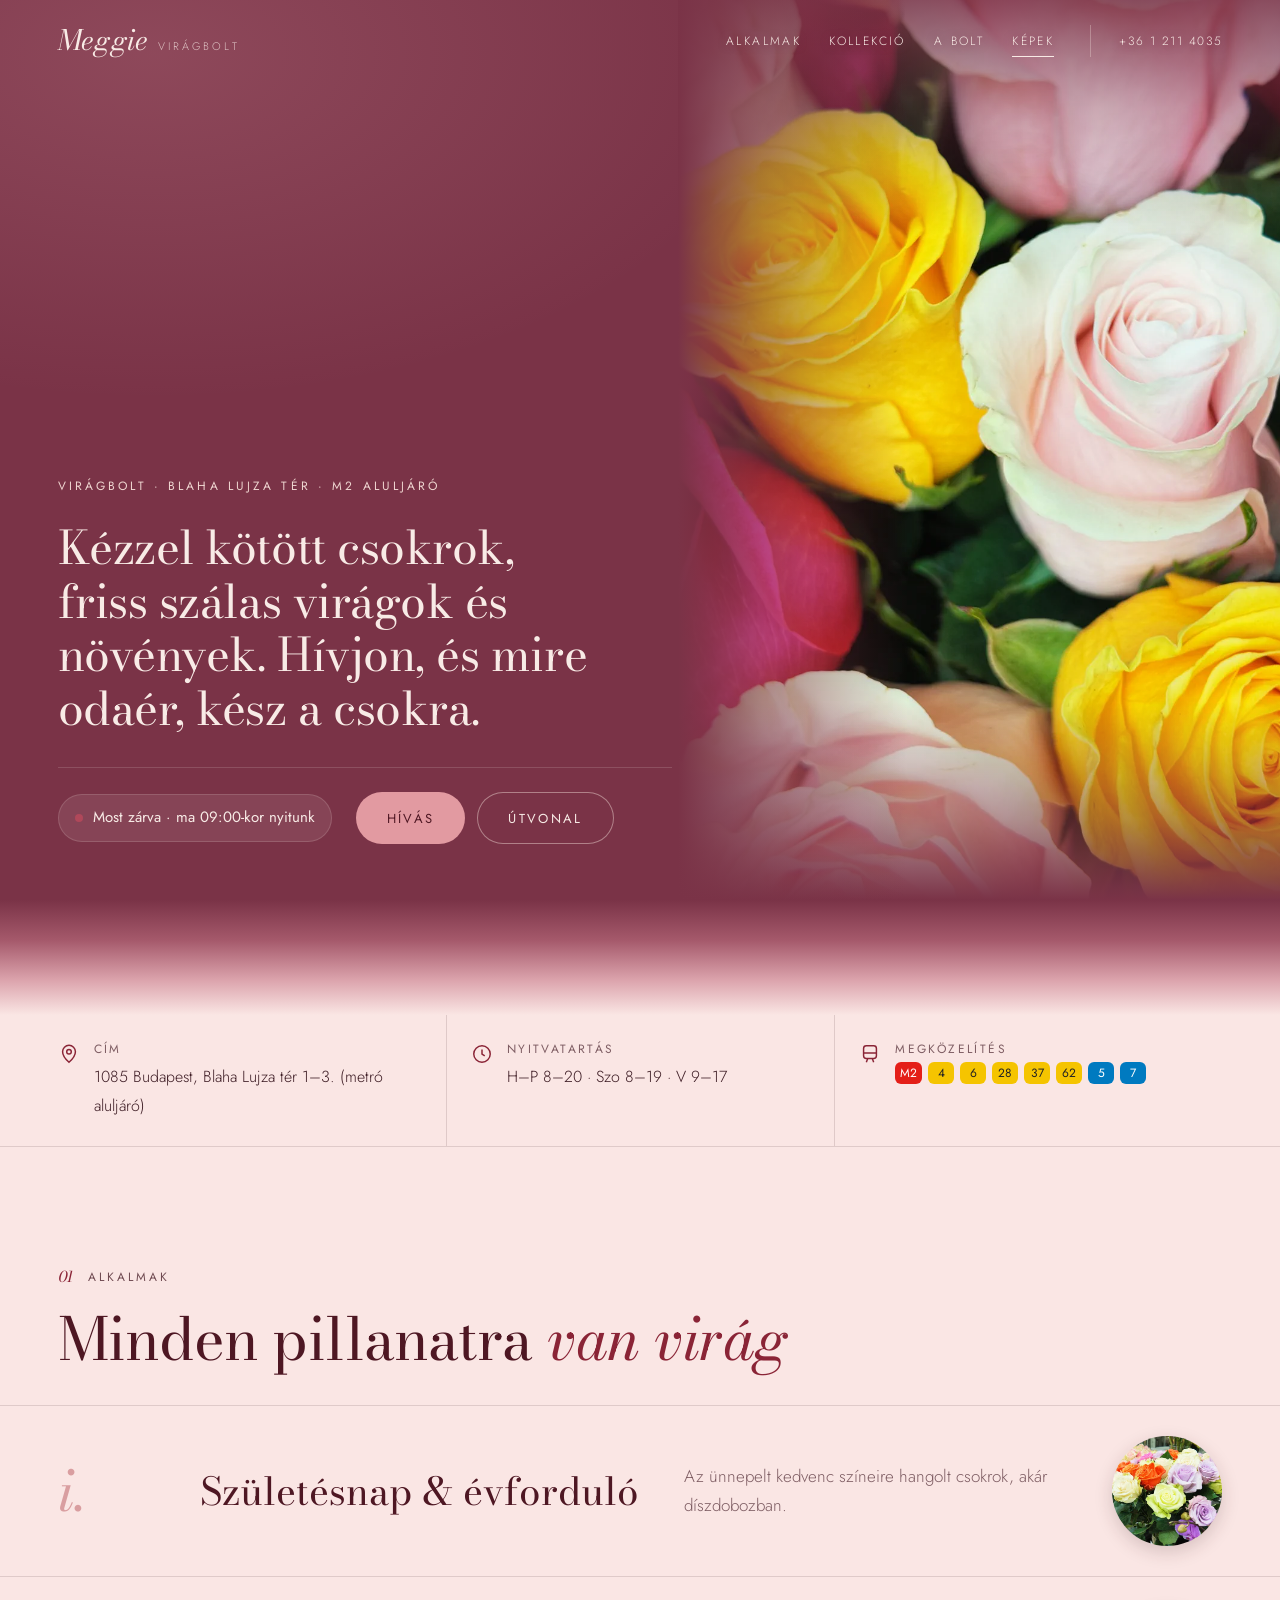
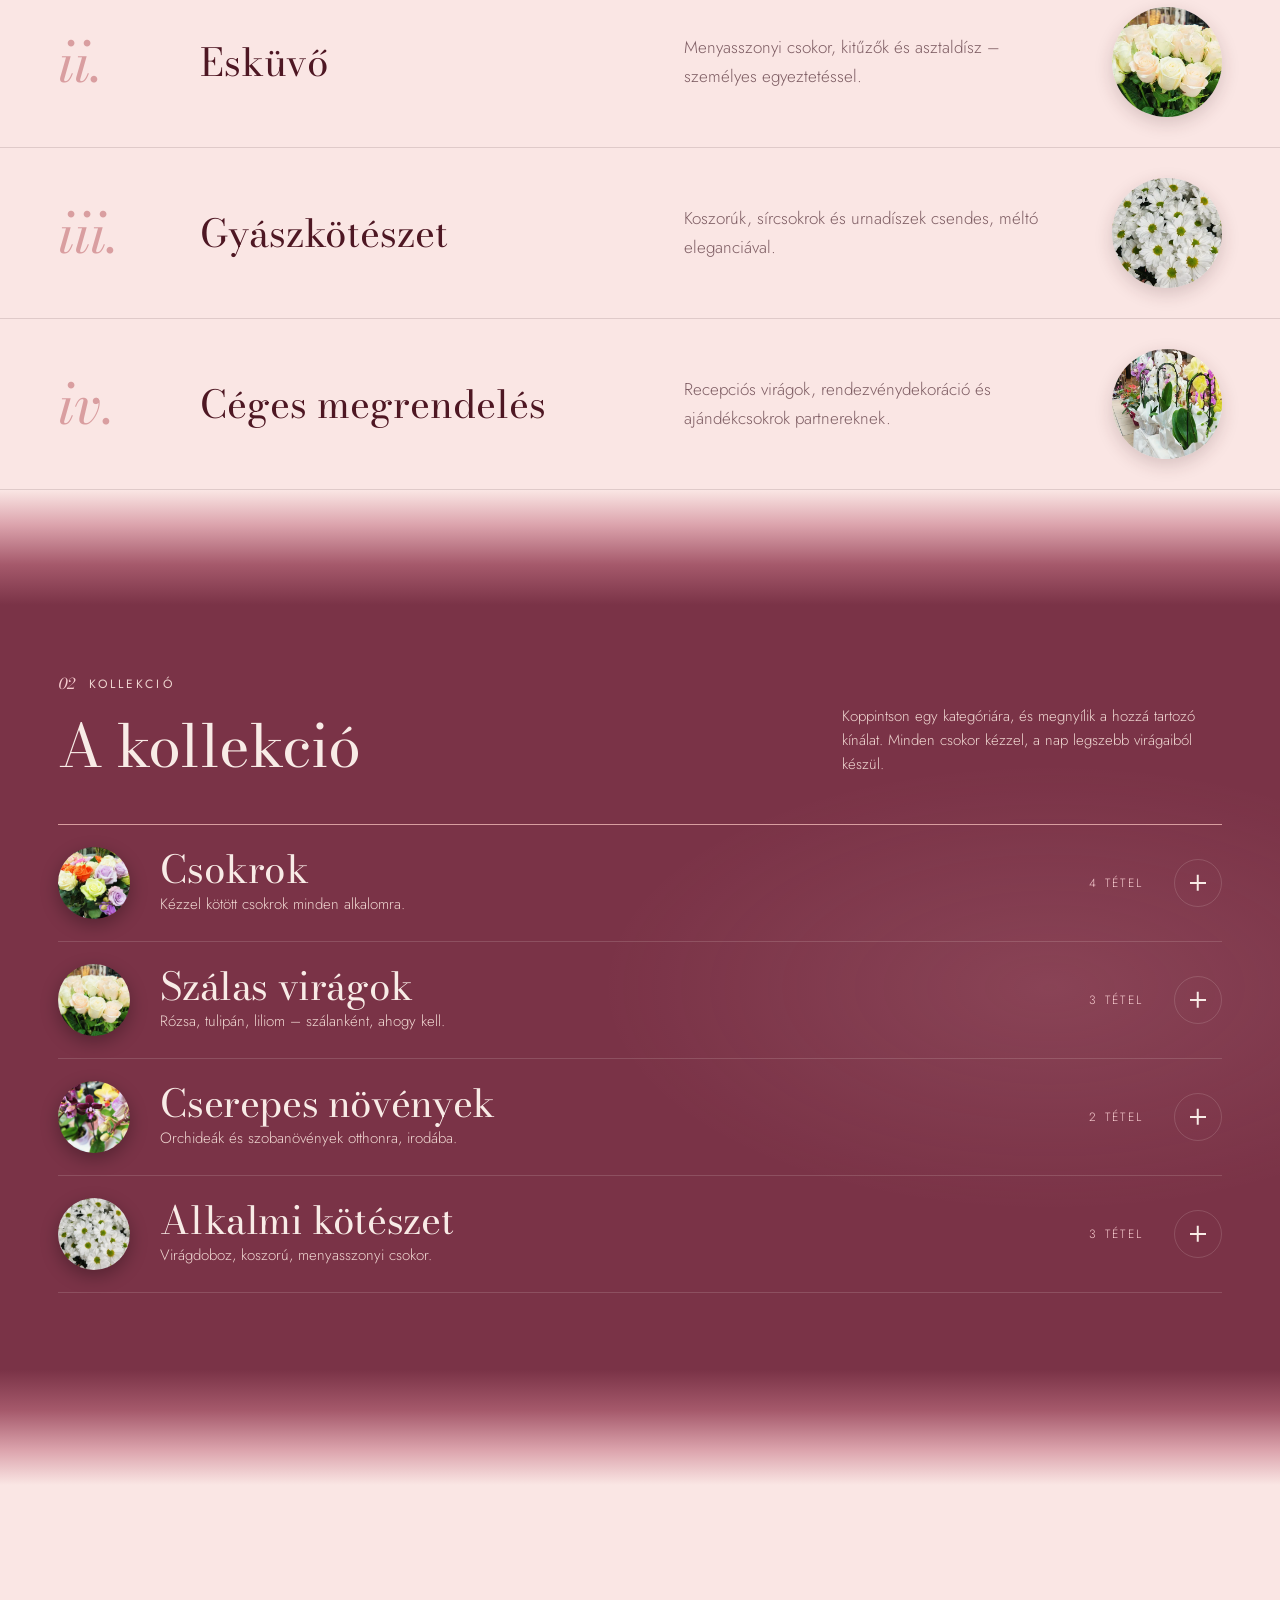
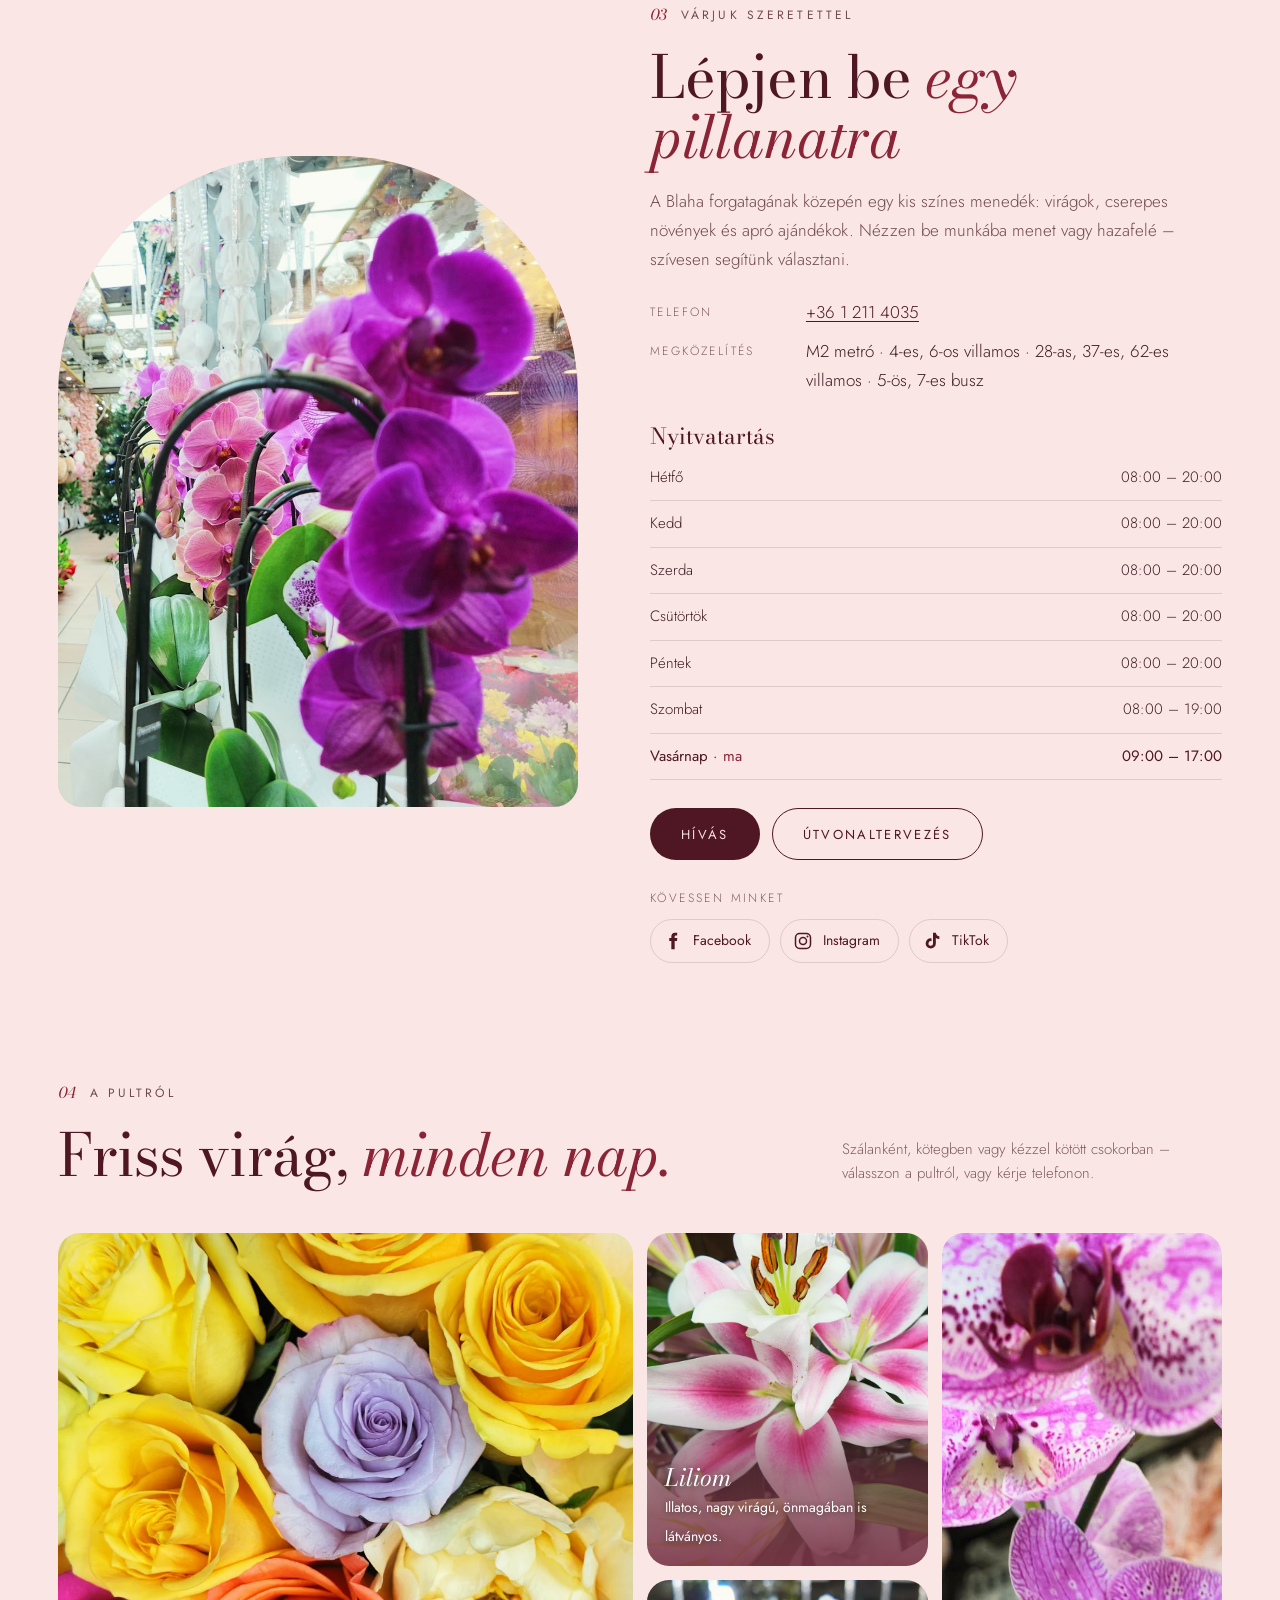
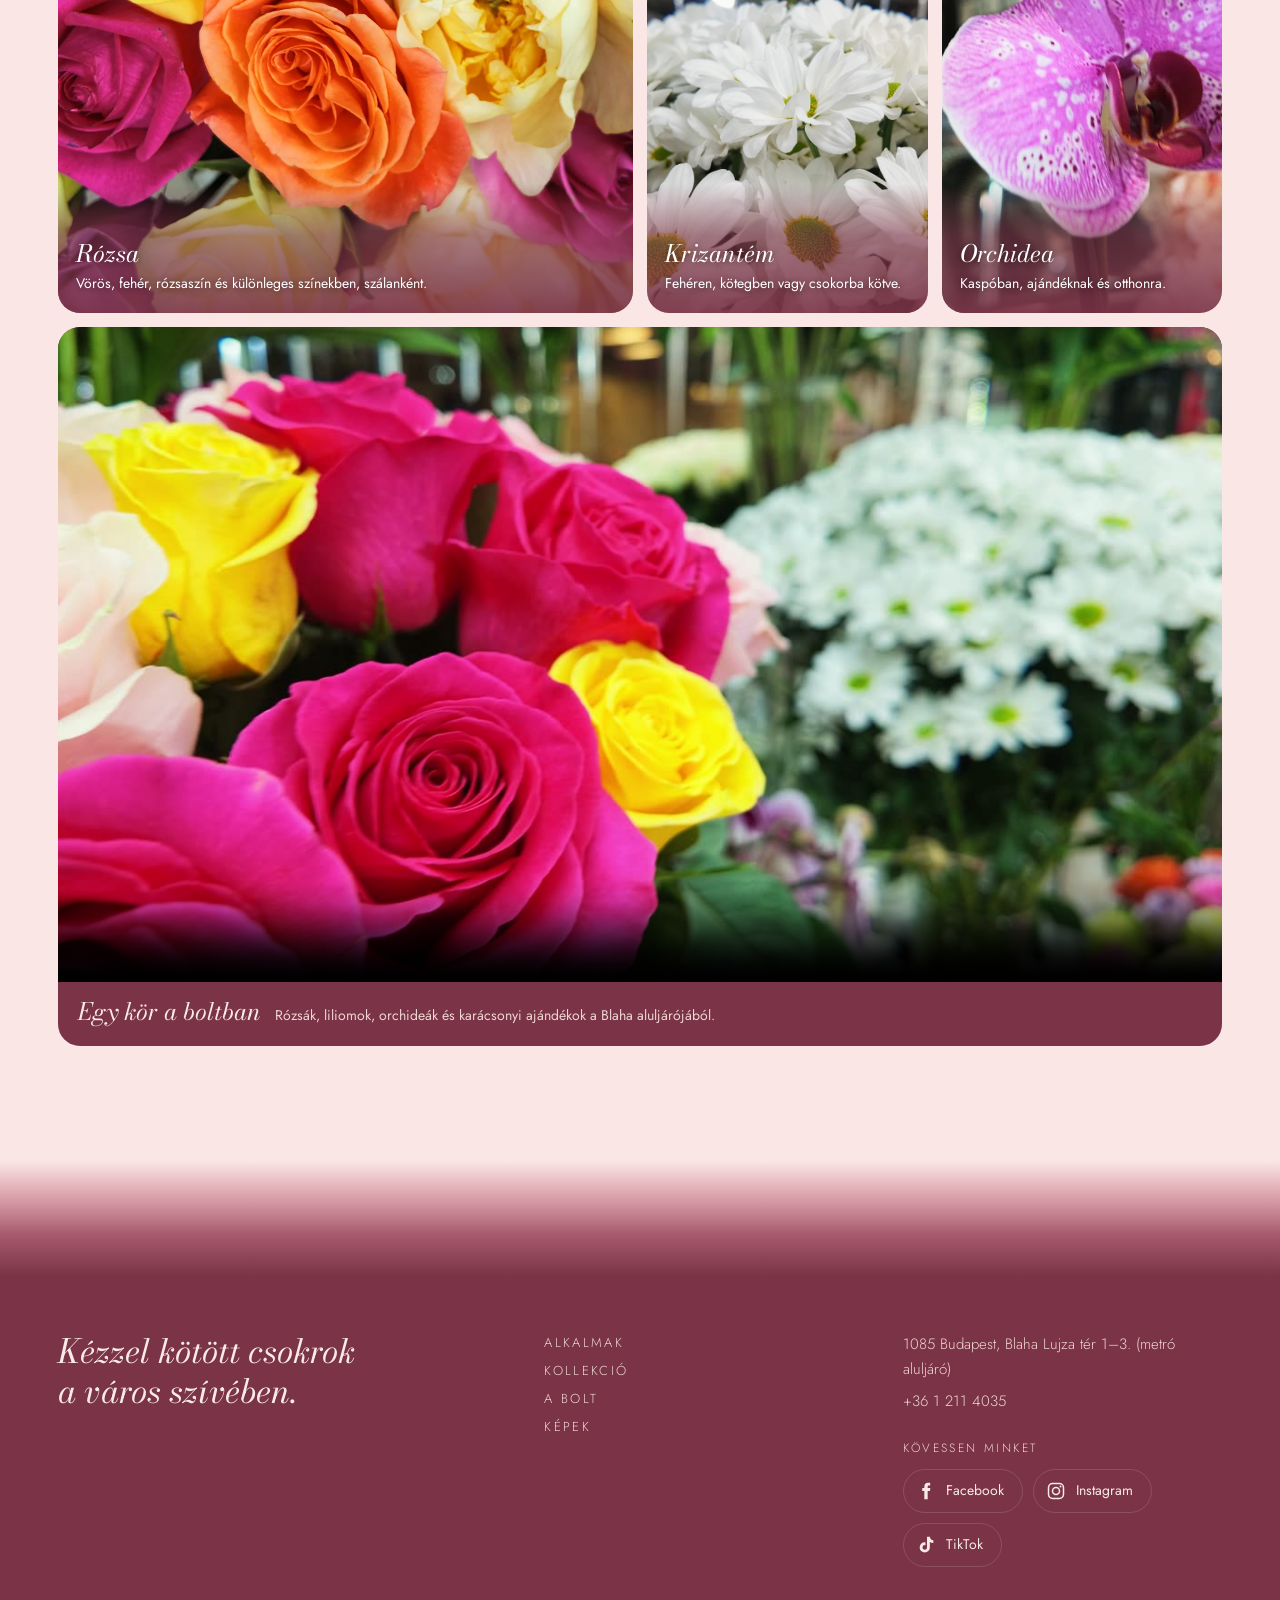
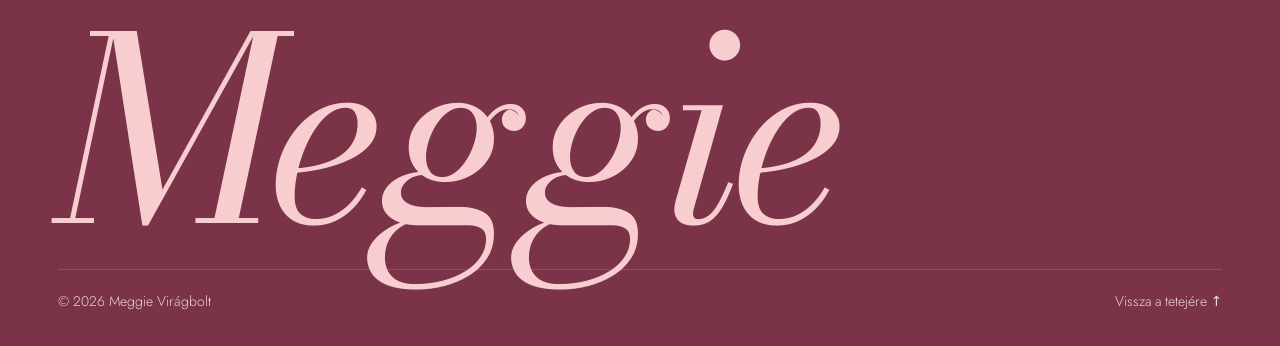
==== commit 1f84d7f4: "Rövid film a boltról a galéria alatt A 2026. novemberi bolti felvételekből vágott, stabilizált és sz" ====
--- a/public/index.html
+++ b/public/index.html
@@ -23,7 +23,7 @@
   <link rel="preload" href="assets/fonts/bodoni-moda-latin-400-italic.woff2" as="font" type="font/woff2" crossorigin>
   <link rel="preload" href="assets/fonts/jost-latin-300-normal.woff2" as="font" type="font/woff2" crossorigin>
   <link rel="preload" href="assets/photos/rozsa-hero.webp" as="image" type="image/webp" fetchpriority="high">
-  <link rel="stylesheet" href="styles.css?v=4d177c60">
+  <link rel="stylesheet" href="styles.css?v=70274c5c">
 
   <script type="application/ld+json">
   {
@@ -256,6 +256,13 @@
         <figure class="mosaic__item m3 reveal"><img src="assets/photos/krizantem.webp" alt="Fehér krizantémok a pulton" width="800" height="800" loading="lazy"><figcaption><b>Krizantém</b><span>Fehéren, kötegben vagy csokorba kötve.</span></figcaption></figure>
         <figure class="mosaic__item m4 reveal"><img src="assets/photos/orchidea.webp" alt="Pettyes lepkeorchidea a rózsafal előtt" width="720" height="960" loading="lazy"><figcaption><b>Orchidea</b><span>Kaspóban, ajándéknak és otthonra.</span></figcaption></figure>
       </div>
+      <figure class="film reveal">
+        <video controls muted playsinline preload="none" poster="assets/video/meggie-film-poster.jpg" width="1280" height="720" aria-label="Rövid film a Meggie Virágboltról: rózsák, liliomok, krizantémok, orchideák és a karácsonyi kínálat">
+          <source src="assets/video/meggie-film.mp4" type="video/mp4" media="(min-width: 761px)">
+          <source src="assets/video/meggie-allo.mp4" type="video/mp4">
+        </video>
+        <figcaption><b>Egy kör a boltban</b><span>Rózsák, liliomok, orchideák és karácsonyi ajándékok a Blaha aluljárójából.</span></figcaption>
+      </figure>
     </div>
   </section>
 
@@ -298,6 +305,6 @@
   </div>
 </footer>
 
-<script src="script.js?v=47f0ff03" defer></script>
+<script src="script.js?v=67892b1a" defer></script>
 </body>
 </html>
--- a/public/styles.css
+++ b/public/styles.css
@@ -280,6 +280,13 @@
 .m3 { grid-column: 7 / 10; grid-row: 2; }
 .m4 { grid-column: 10 / 13; grid-row: 1 / 3; }
 
+/* Rövid film a galéria alatt: asztali nézetben fekvő, telefonon álló változat (a <source media> választja) */
+.film { position: relative; margin-top: 14px; border-radius: 22px; overflow: hidden; background: var(--night); }
+.film video { display: block; width: 100%; height: auto; aspect-ratio: 16 / 9; object-fit: cover; background: var(--night); }
+.film figcaption { display: flex; flex-wrap: wrap; align-items: baseline; gap: 4px 14px; padding: 16px 20px 18px; color: var(--on-night); }
+.film b { font: italic 400 24px/1.15 var(--serif); }
+.film span { font-size: 14px; font-weight: 400; color: var(--on-night-2); }
+
 /* ---------- 01 Alkalmak ---------- */
 .occasions { padding-top: clamp(72px, 9vw, 120px); }
 .occasions__head { margin-bottom: 36px; }
@@ -480,6 +487,10 @@
   .m2 span, .m3 span { display: none; }
   .mosaic__item figcaption { padding: 48px 14px 12px; }
   .mosaic__item b { font-size: 20px; }
+  .film { margin-top: 10px; }
+  .film video { aspect-ratio: 9 / 16; max-height: 82svh; }
+  .film figcaption { padding: 14px 14px 16px; }
+  .film b { font-size: 20px; }
 
   .band__row { grid-template-columns: 48px 1fr 64px; gap: 14px; padding-top: 22px; padding-bottom: 22px; }
   .band p { grid-column: 2 / 3; grid-row: 2; font-size: 15px; }
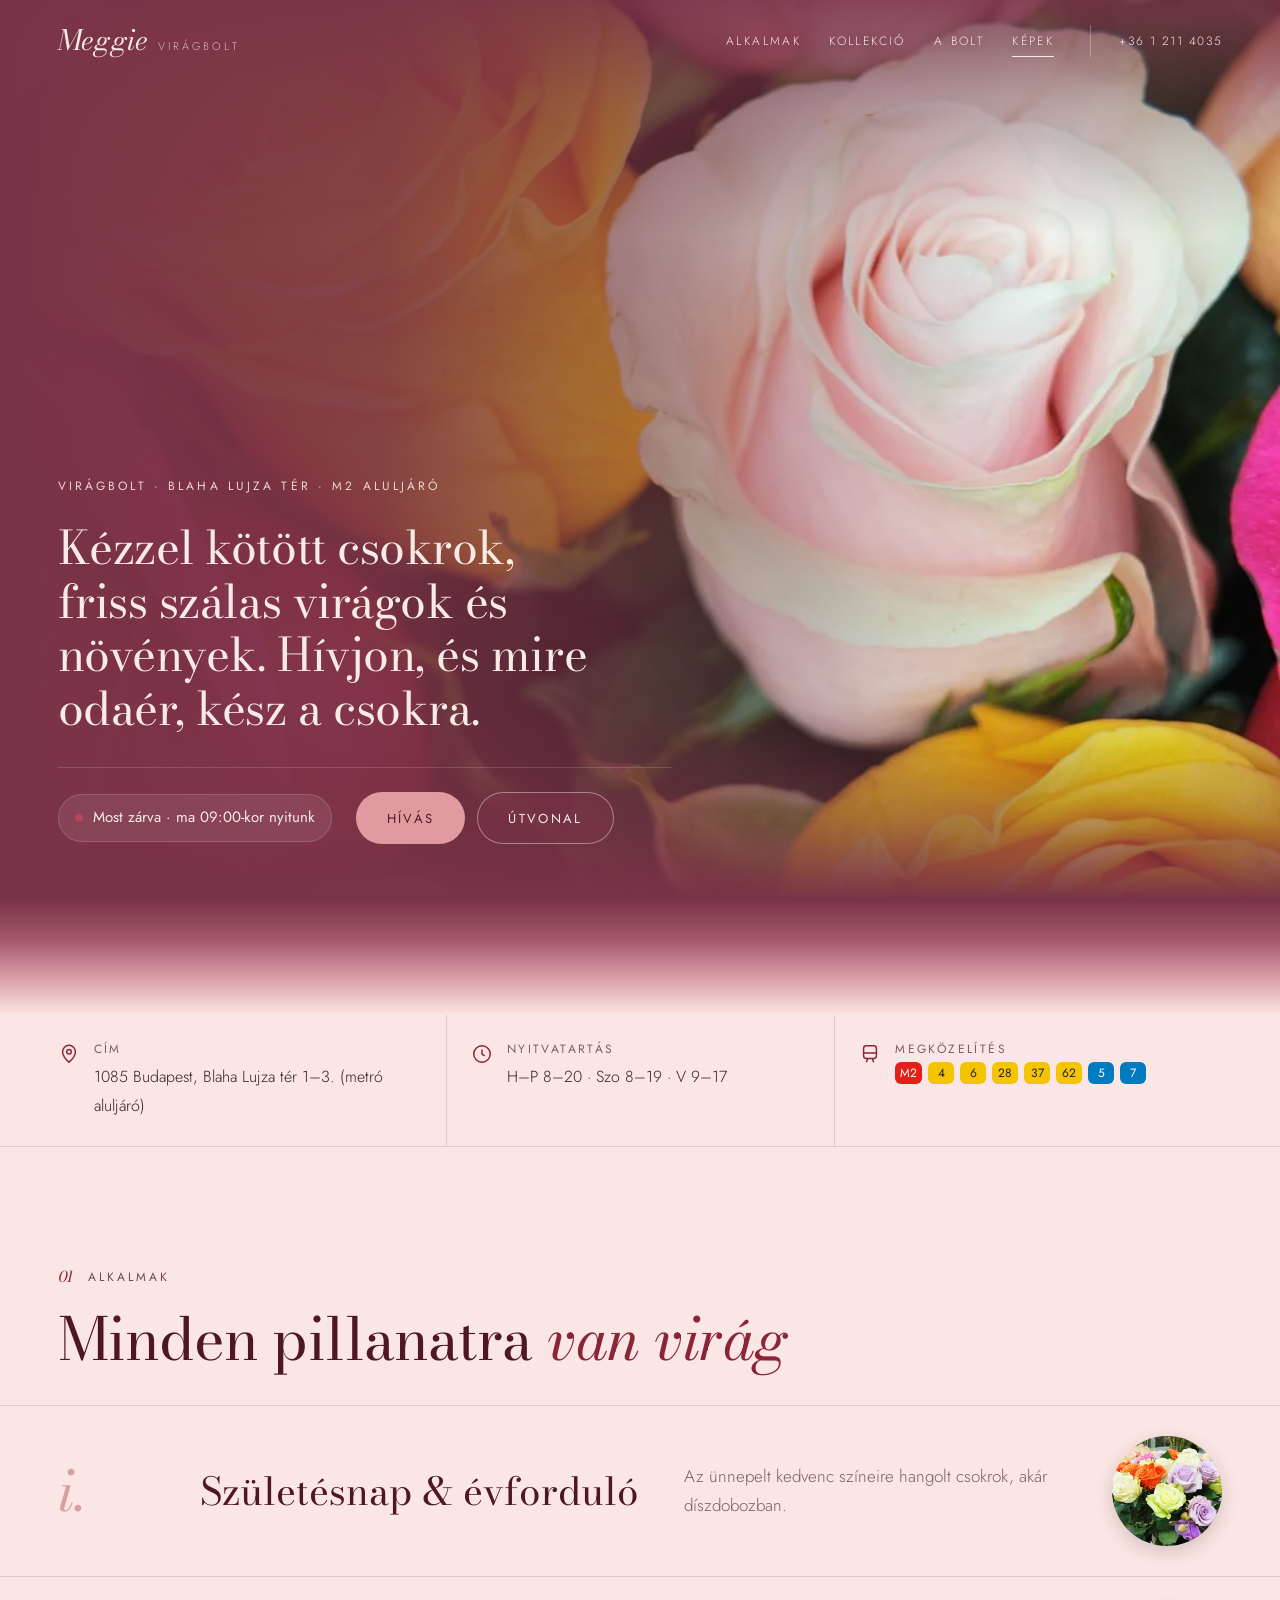
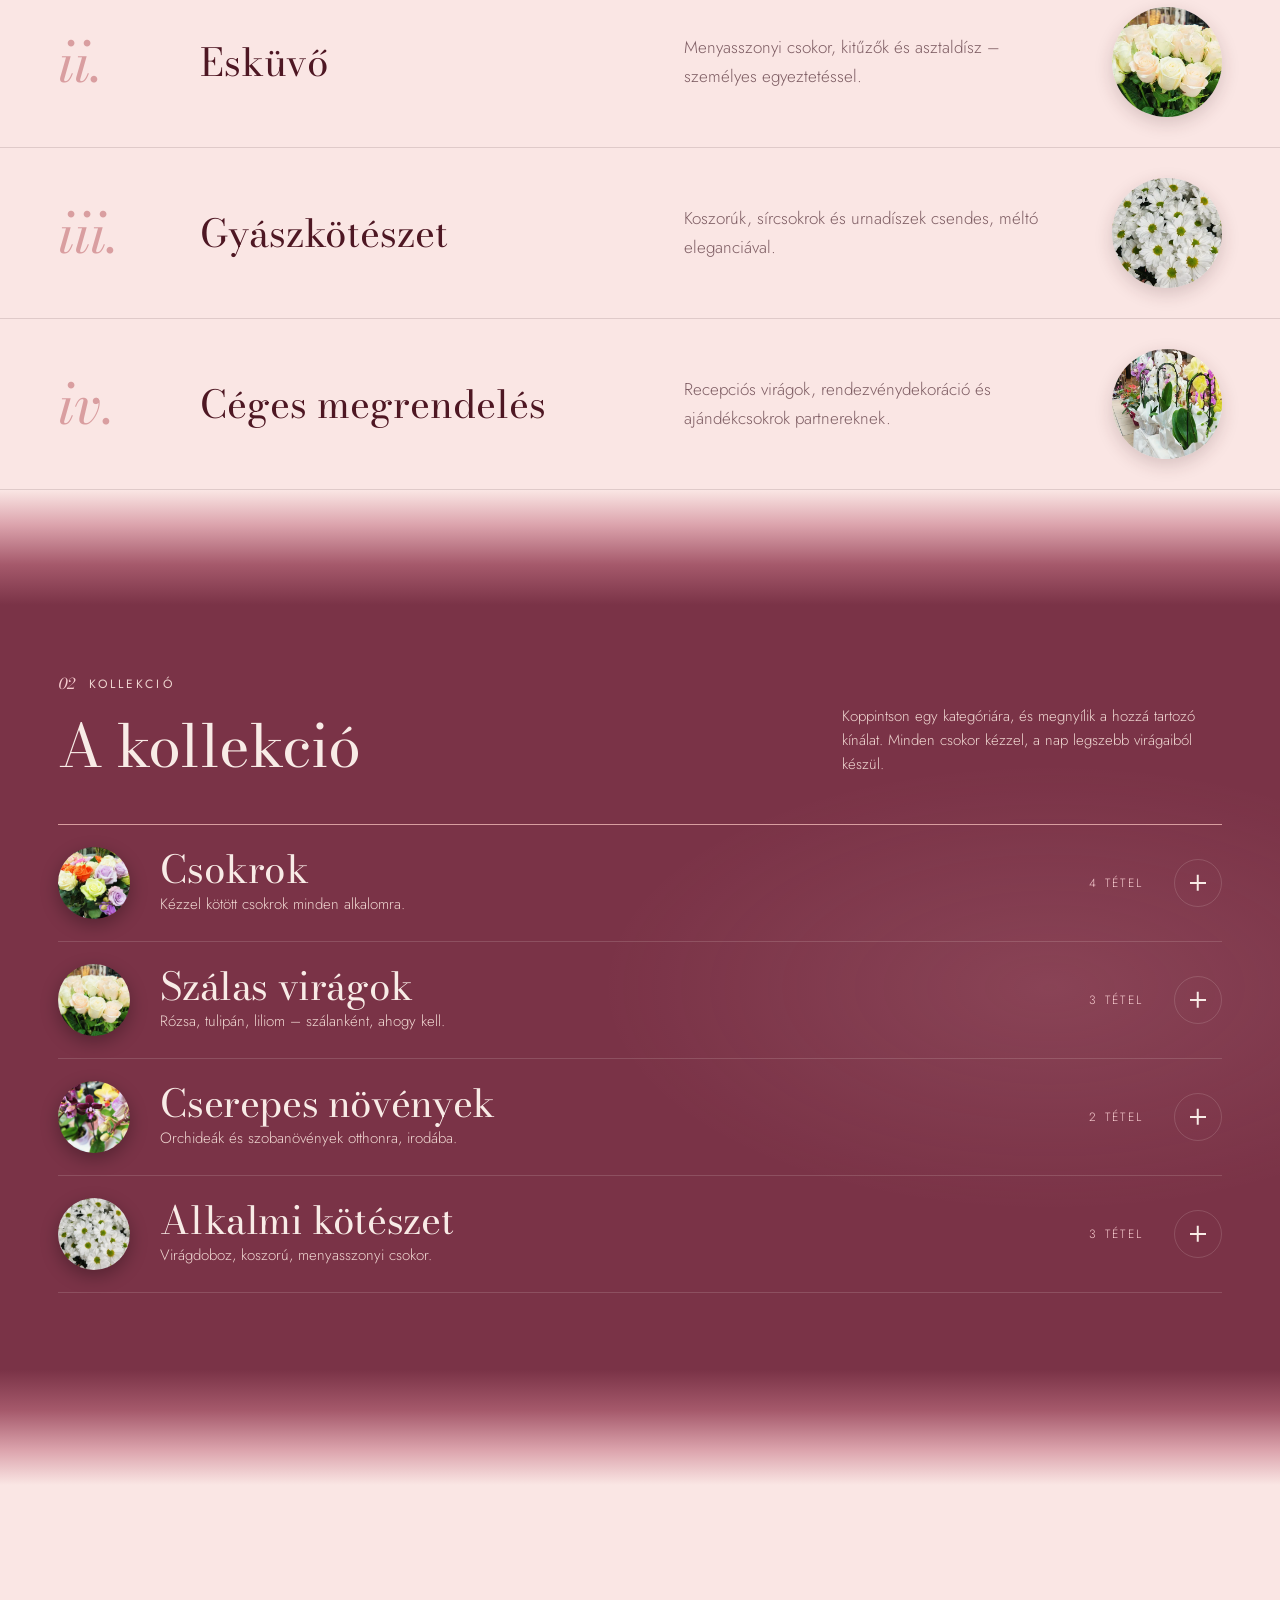
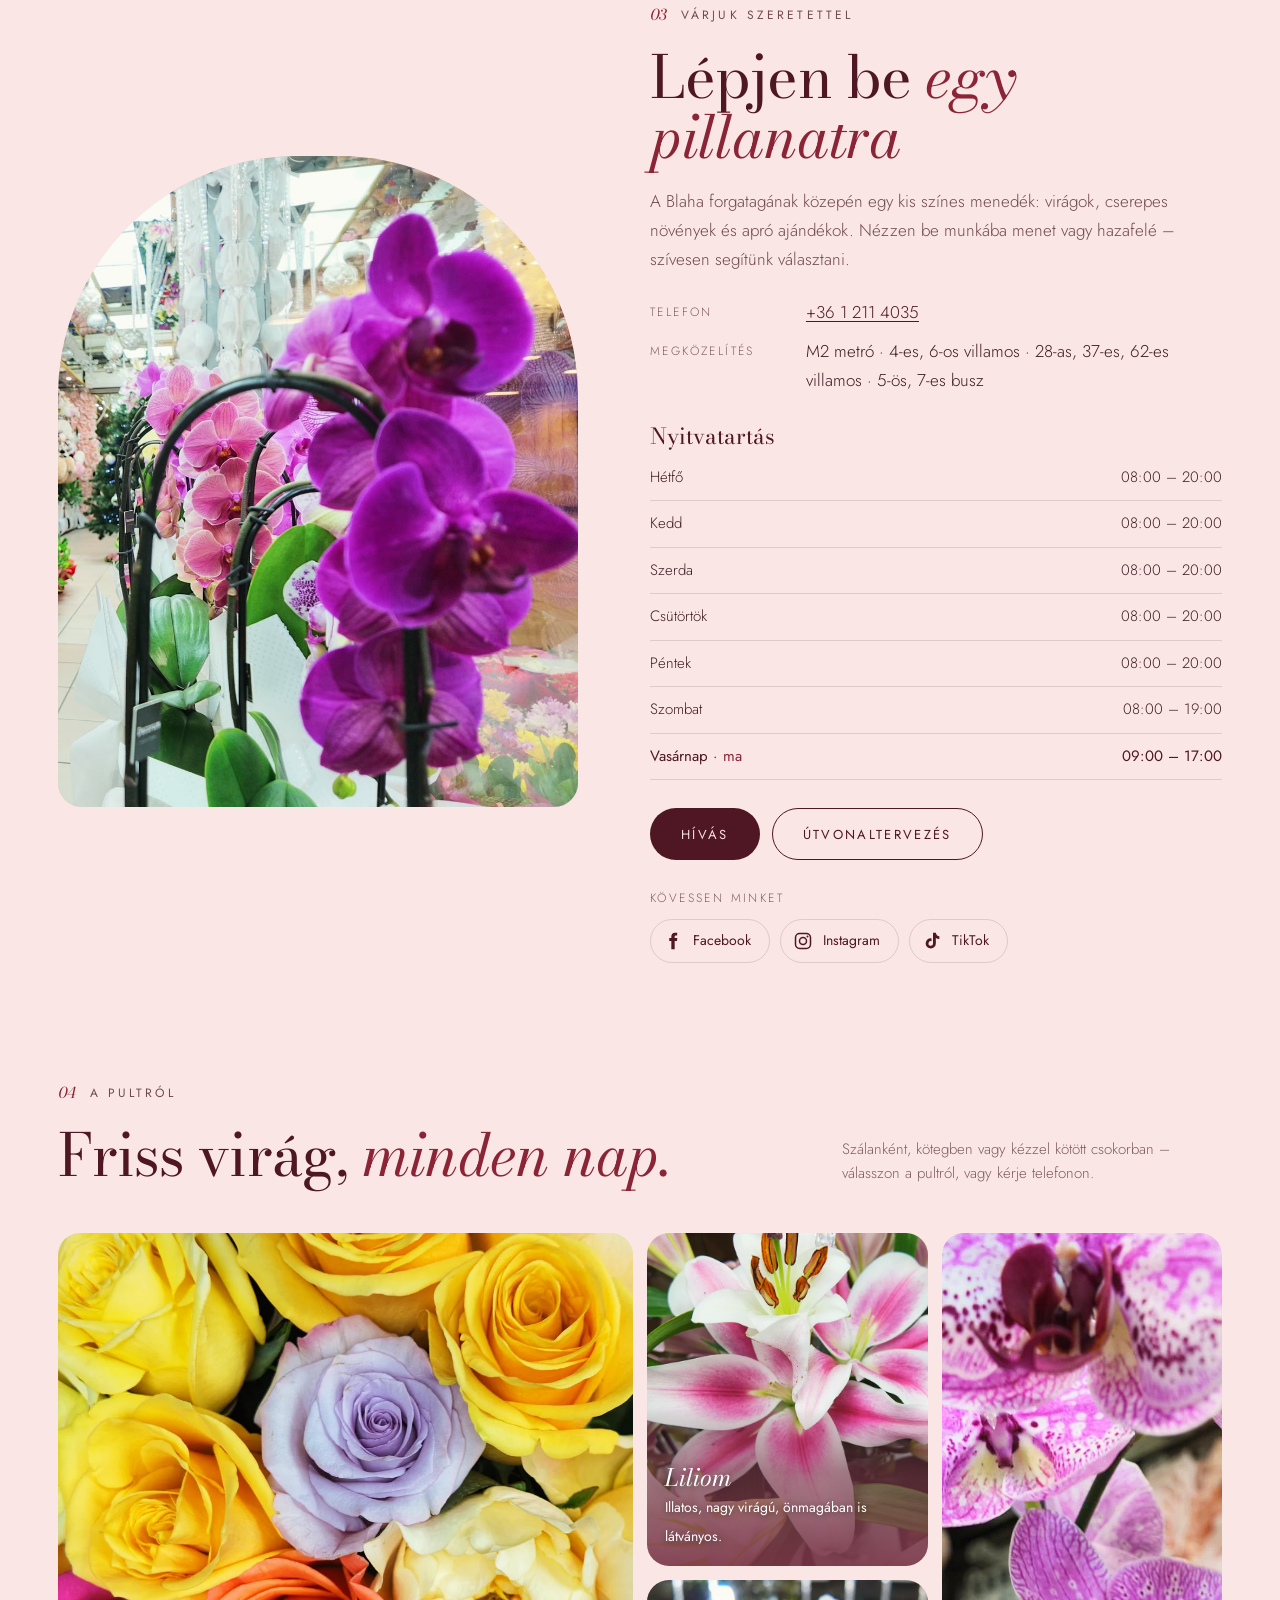
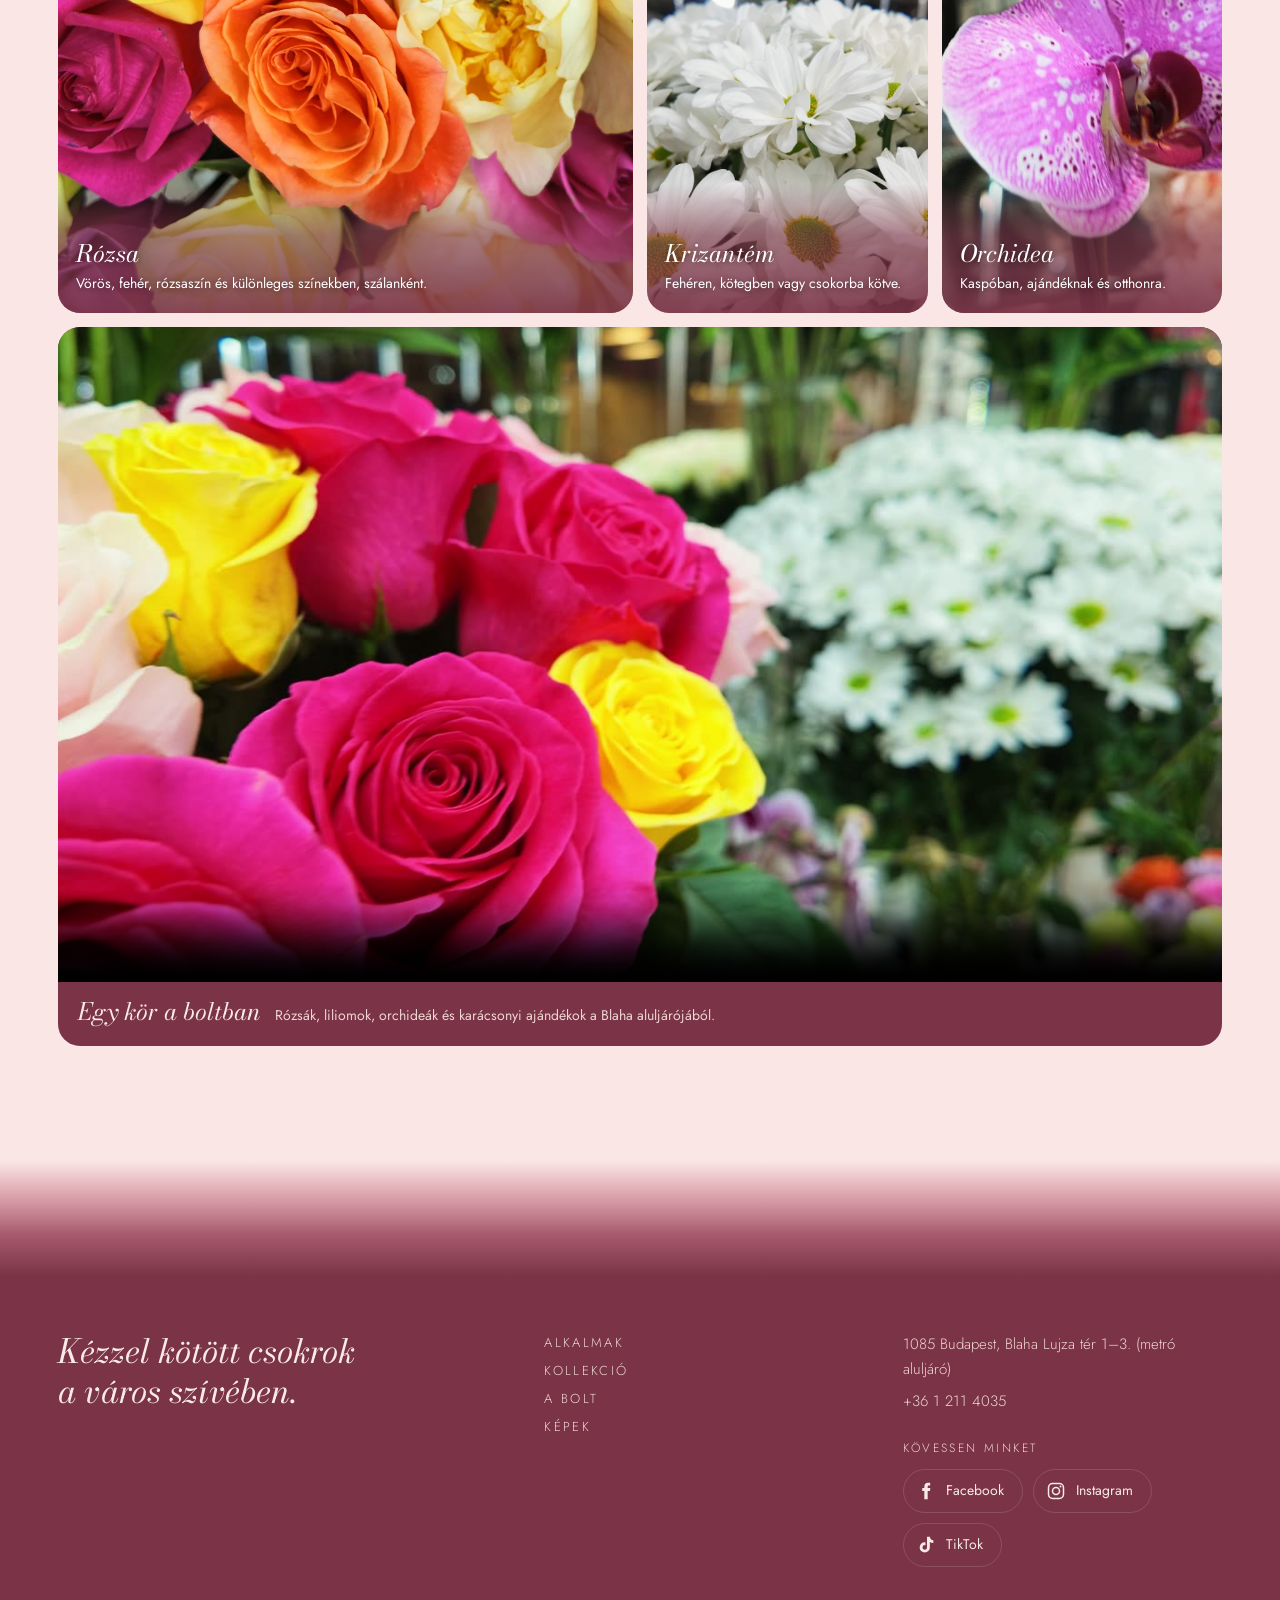
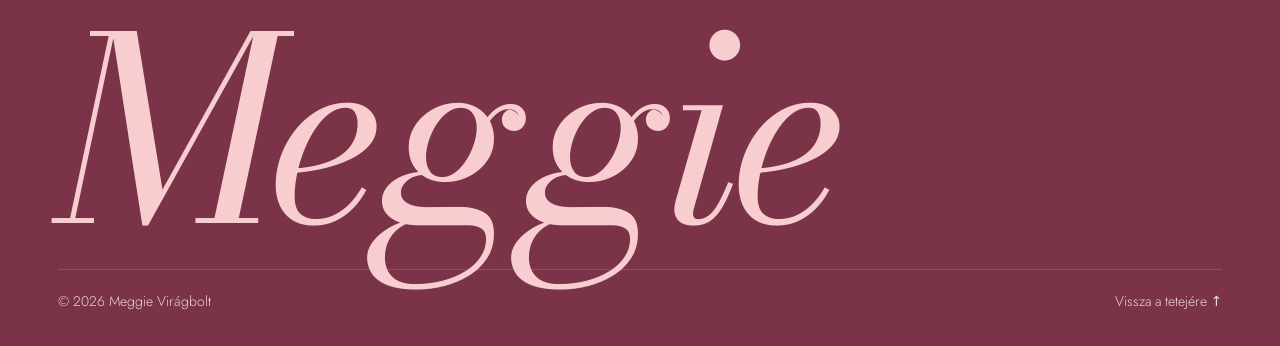
==== commit d9121b41: "Virágos hurokvideó a nyitórészben, a szöveg mögött - asztali nézetben teljes szélességben (hero.mp4," ====
--- a/public/index.html
+++ b/public/index.html
@@ -23,7 +23,7 @@
   <link rel="preload" href="assets/fonts/bodoni-moda-latin-400-italic.woff2" as="font" type="font/woff2" crossorigin>
   <link rel="preload" href="assets/fonts/jost-latin-300-normal.woff2" as="font" type="font/woff2" crossorigin>
   <link rel="preload" href="assets/photos/rozsa-hero.webp" as="image" type="image/webp" fetchpriority="high">
-  <link rel="stylesheet" href="styles.css?v=70274c5c">
+  <link rel="stylesheet" href="styles.css?v=c59c84ba">
 
   <script type="application/ld+json">
   {
@@ -95,6 +95,10 @@
   <section class="hero" aria-labelledby="hero-title">
     <figure class="hero__photo">
       <img src="assets/photos/rozsa-hero.webp" alt="Rózsaszín, sárga és magenta rózsák a Meggie Virágbolt pultján" width="1200" height="1500" fetchpriority="high">
+      <video class="hero__video" autoplay muted loop playsinline preload="auto" poster="assets/photos/rozsa-hero.webp" aria-hidden="true" tabindex="-1">
+        <source src="assets/video/hero.mp4" type="video/mp4" media="(min-width: 761px)">
+        <source src="assets/video/hero-mobil.mp4" type="video/mp4">
+      </video>
     </figure>
 
     <div class="wrap hero__inner">
--- a/public/styles.css
+++ b/public/styles.css
@@ -225,17 +225,19 @@
 .menu__foot { display: flex; flex-direction: column; gap: 8px; font-size: 14px; letter-spacing: .08em; color: var(--on-night-2); }
 .menu__foot a { font: italic 26px var(--serif); color: var(--on-night); letter-spacing: 0; }
 
-/* ---------- Nyitókép: valódi fotó jobbra, borszínű szövegpanel balra ---------- */
+/* ---------- Nyitókép: virágos hurokvideó a teljes szélességben, a szöveg mögött borszínű átmenet ---------- */
 .hero {
   position: relative; overflow: hidden; background: var(--night-glow), var(--night); color: var(--on-night);
   min-height: min(100svh, 940px); display: grid; align-items: end; padding: 120px 0 56px;
 }
-.hero__photo { position: absolute; top: 0; right: 0; bottom: 0; width: 47vw; }
+.hero__photo { position: absolute; inset: 0; }
 .hero__photo img { width: 100%; height: 100%; object-fit: cover; object-position: 50% 40%; }
+.hero__video { position: absolute; inset: 0; width: 100%; height: 100%; object-fit: cover; object-position: 50% 45%; }
+@media (prefers-reduced-motion: reduce) { .hero__video { display: none; } }
 .hero__photo::after {
   content: ""; position: absolute; inset: 0; pointer-events: none;
   background:
-    linear-gradient(90deg, var(--night) 0%, rgba(122, 51, 71, .55) 14%, rgba(122, 51, 71, 0) 38%),
+    linear-gradient(90deg, var(--night) 0%, rgba(122, 51, 71, .9) 30%, rgba(122, 51, 71, .62) 48%, rgba(122, 51, 71, .2) 68%, rgba(122, 51, 71, 0) 82%),
     linear-gradient(180deg, rgba(122, 51, 71, .85) 0%, rgba(122, 51, 71, .35) 12%, rgba(122, 51, 71, 0) 26%),
     linear-gradient(0deg, var(--night) 0%, rgba(122, 51, 71, .5) 9%, rgba(122, 51, 71, 0) 22%);
 }
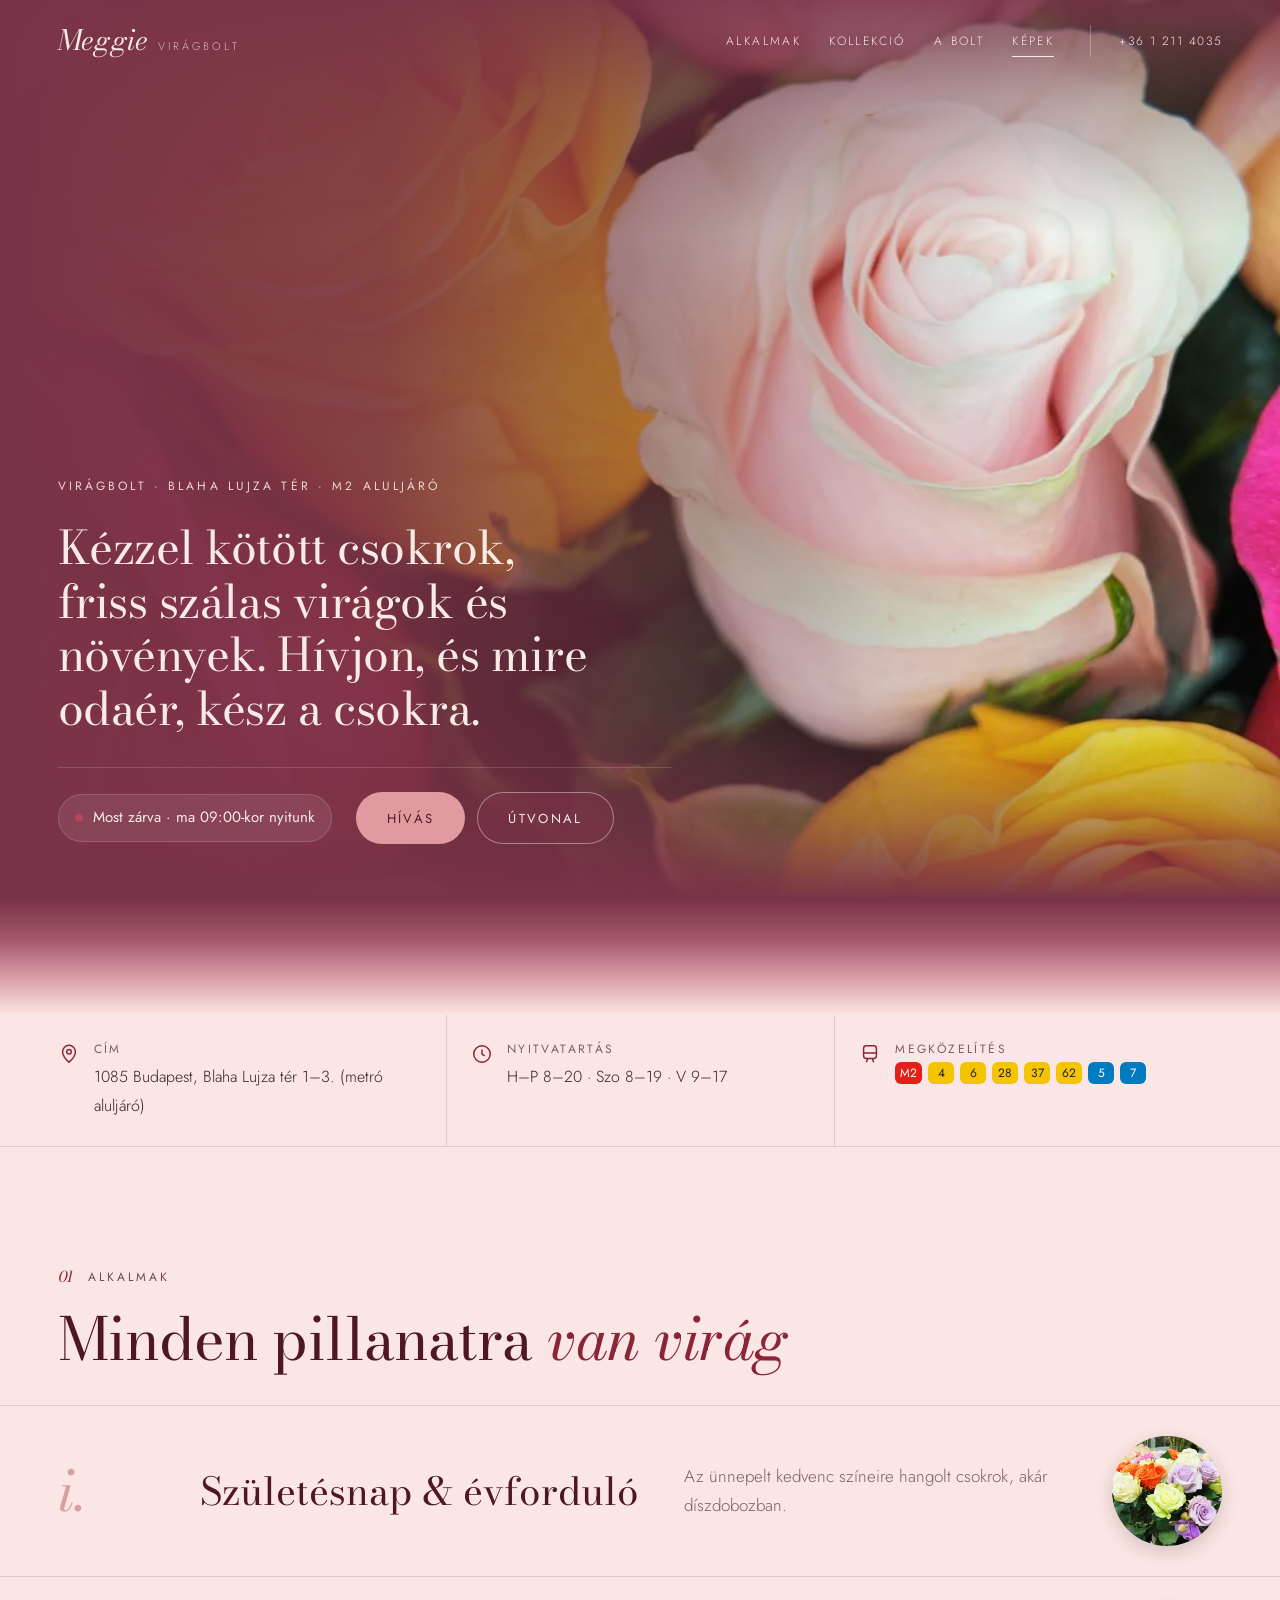
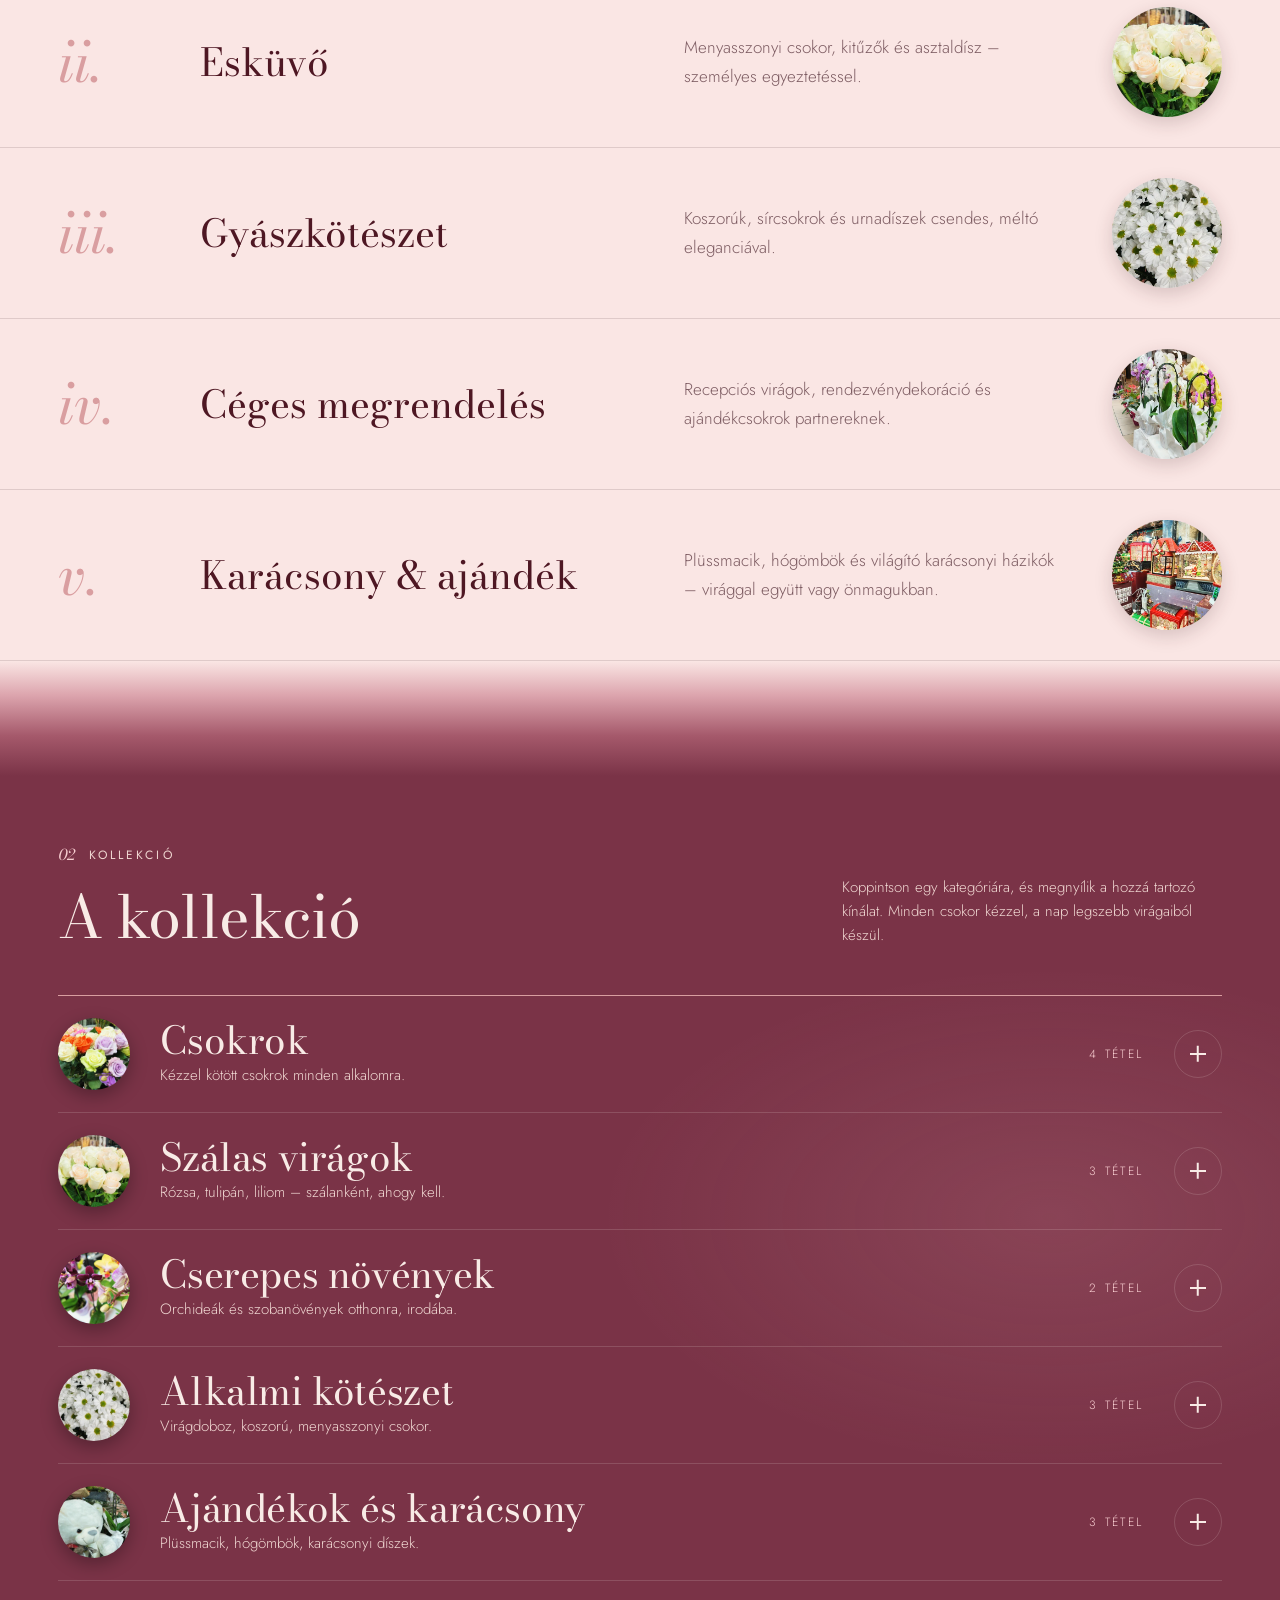
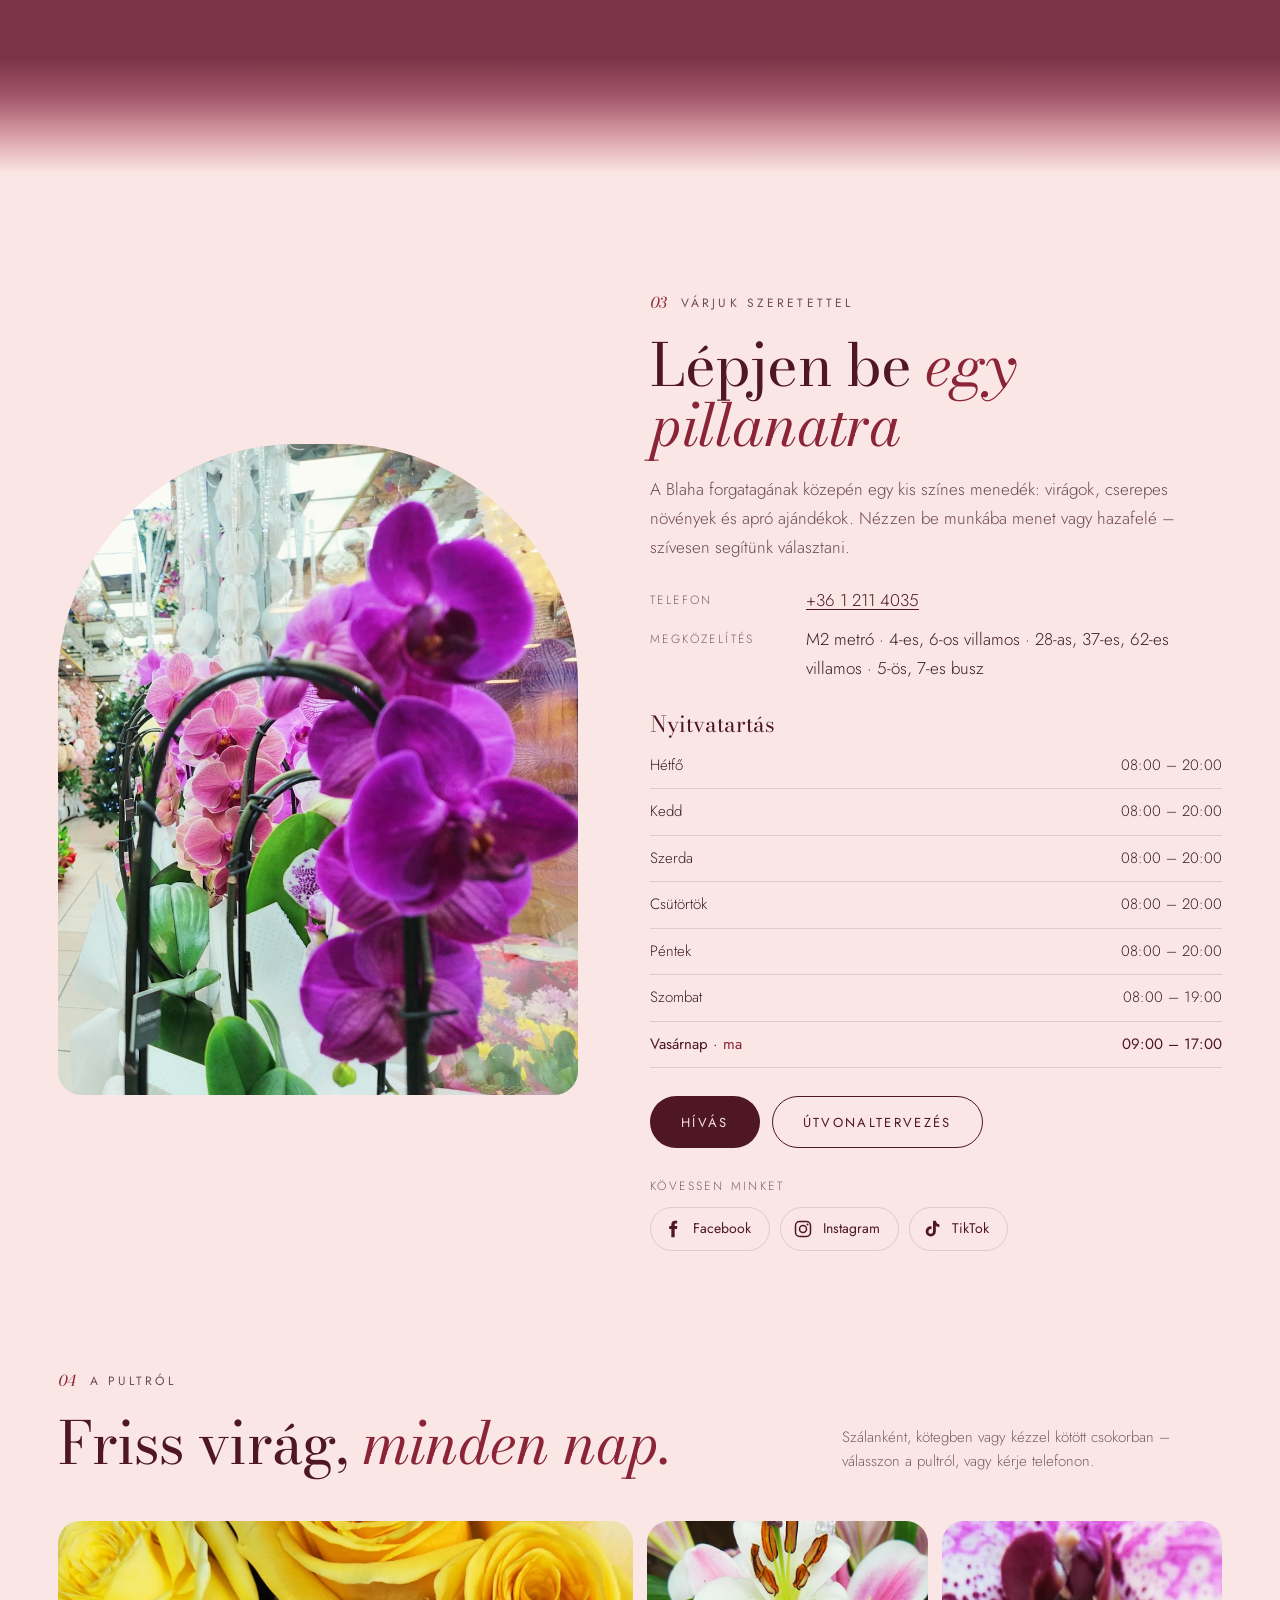
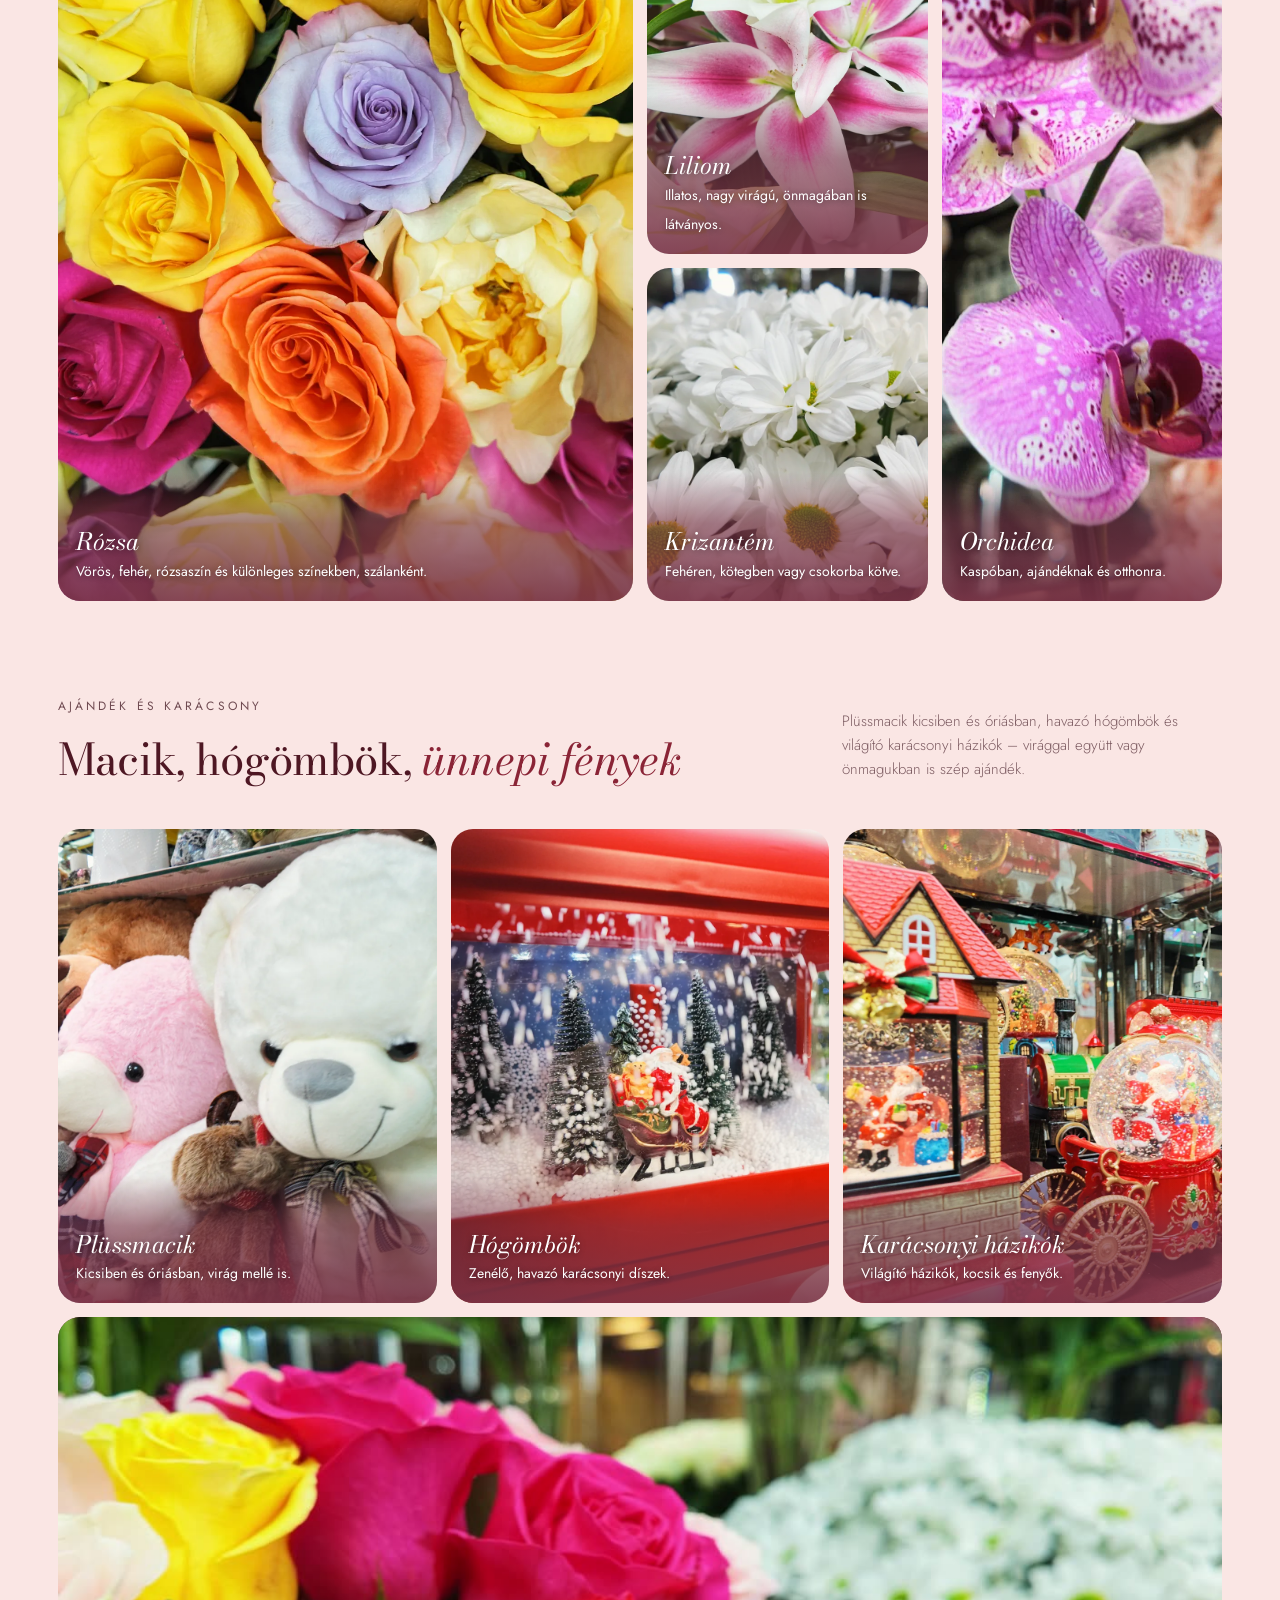
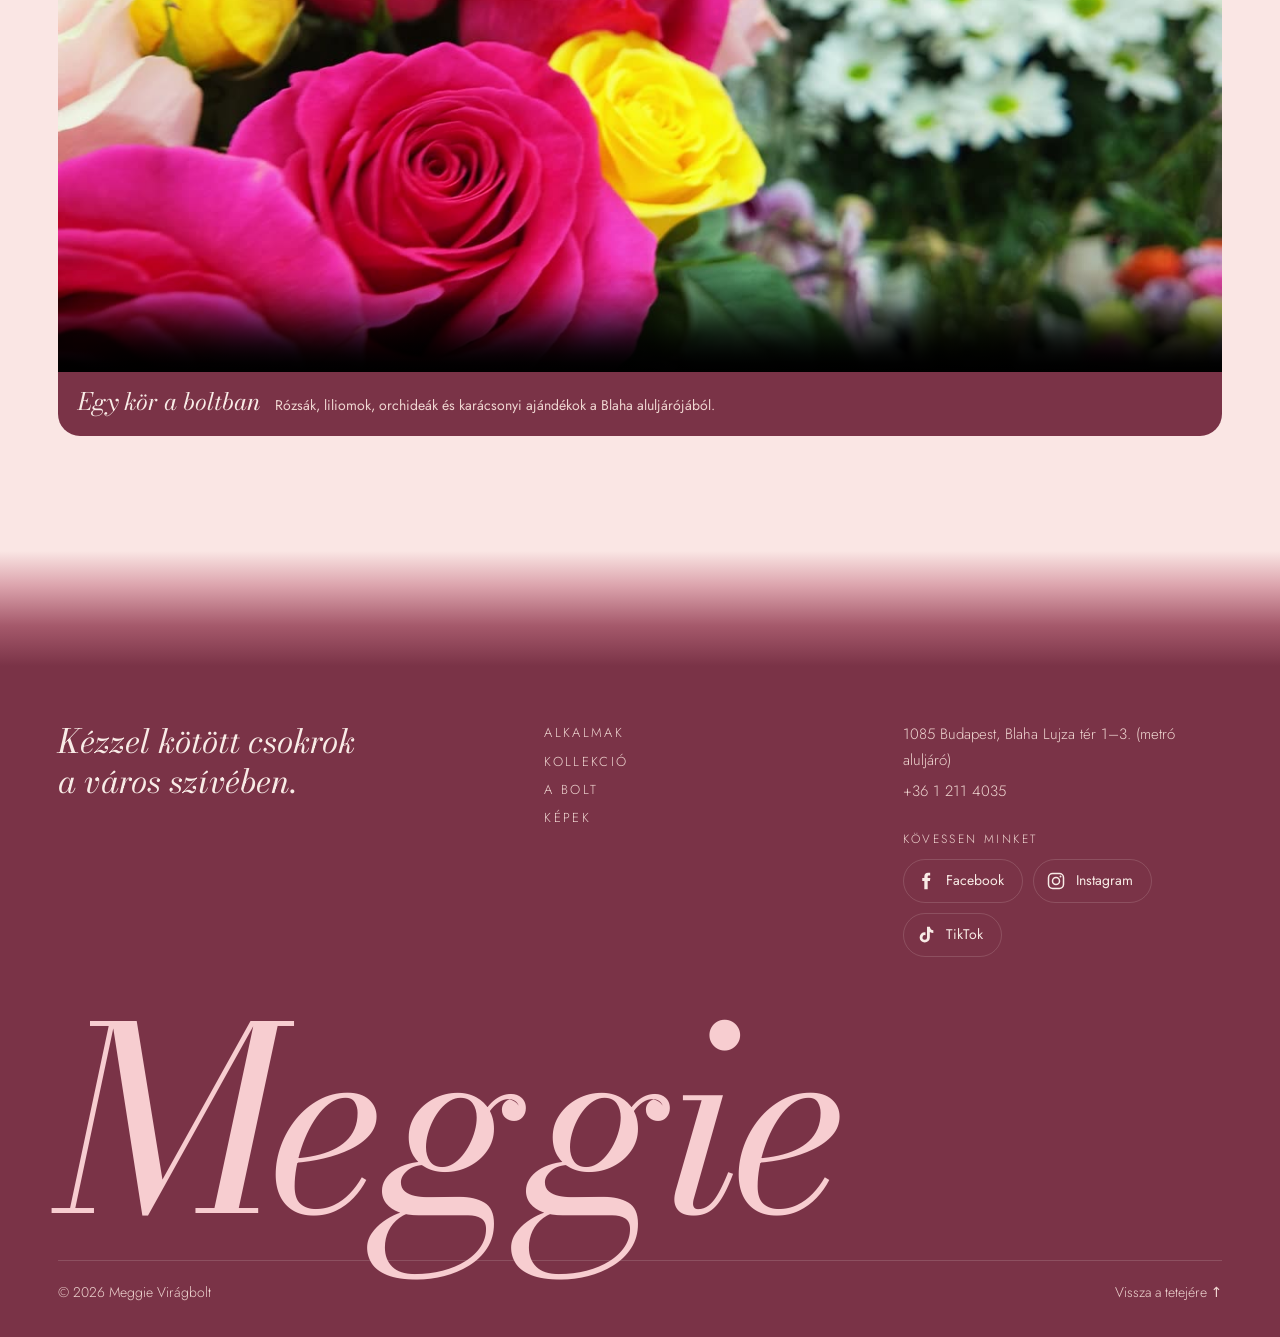
==== commit 40ebddcf: "Plüssmacik és karácsonyi kínálat a weboldalon és a videókban - Galéria: új „Ajándék és karácsony” so" ====
--- a/public/index.html
+++ b/public/index.html
@@ -23,7 +23,7 @@
   <link rel="preload" href="assets/fonts/bodoni-moda-latin-400-italic.woff2" as="font" type="font/woff2" crossorigin>
   <link rel="preload" href="assets/fonts/jost-latin-300-normal.woff2" as="font" type="font/woff2" crossorigin>
   <link rel="preload" href="assets/photos/rozsa-hero.webp" as="image" type="image/webp" fetchpriority="high">
-  <link rel="stylesheet" href="styles.css?v=c59c84ba">
+  <link rel="stylesheet" href="styles.css?v=90f5d962">
 
   <script type="application/ld+json">
   {
@@ -150,6 +150,7 @@
       <li class="band reveal"><div class="wrap band__row"><span class="band__num">ii.</span><h3>Esküvő</h3><p>Menyasszonyi csokor, kitűzők és asztaldísz – személyes egyeztetéssel.</p><img class="band__img" src="assets/photos/feher-rozsa.webp" alt="" width="400" height="400" loading="lazy"></div></li>
       <li class="band reveal"><div class="wrap band__row"><span class="band__num">iii.</span><h3>Gyászkötészet</h3><p>Koszorúk, sírcsokrok és urnadíszek csendes, méltó eleganciával.</p><img class="band__img" src="assets/photos/krizantem-feher.webp" alt="" width="400" height="400" loading="lazy"></div></li>
       <li class="band reveal"><div class="wrap band__row"><span class="band__num">iv.</span><h3>Céges megrendelés</h3><p>Recepciós virágok, rendezvénydekoráció és ajándékcsokrok partnereknek.</p><img class="band__img" src="assets/photos/orchidea-sor.webp" alt="" width="400" height="400" loading="lazy"></div></li>
+      <li class="band reveal"><div class="wrap band__row"><span class="band__num">v.</span><h3>Karácsony &amp; ajándék</h3><p>Plüssmacik, hógömbök és világító karácsonyi házikók – virággal együtt vagy önmagukban.</p><img class="band__img" src="assets/photos/karacsony.webp" alt="" width="400" height="400" loading="lazy"></div></li>
     </ul>
   </section>
 
@@ -211,6 +212,18 @@
         <span class="cat__icon" aria-hidden="true"></span>
       </summary>
       <ul class="cat__list"><li><b>Koszorú</b><span>Gyászkoszorú élő virágból, méltó és visszafogott kivitelben.</span></li><li><b>Virágdoboz</b><span>Díszdobozba rendezett virágok – ajándéknak a legelegánsabb választás.</span></li><li><b>Menyasszonyi csokor</b><span>Az esküvő stílusához tervezve, személyes egyeztetés alapján.</span></li></ul>
+    </details>
+    <details class="cat" id="kollekcio-ajandek">
+      <summary class="cat__head">
+        <img class="cat__img" src="assets/photos/maci-feher.webp" alt="" width="96" height="96" loading="lazy" decoding="async">
+        <span class="cat__text">
+          <span class="cat__title">Ajándékok és karácsony</span>
+          <span class="cat__desc">Plüssmacik, hógömbök, karácsonyi díszek.</span>
+        </span>
+        <span class="cat__count">3 tétel</span>
+        <span class="cat__icon" aria-hidden="true"></span>
+      </summary>
+      <ul class="cat__list"><li><b>Plüssmaci</b><span>Kicsi és óriás plüssmacik – önmagukban vagy egy csokor mellé.</span></li><li><b>Hógömb</b><span>Zenélő, havazó hógömbök Mikulással és fenyőkkel.</span></li><li><b>Világító karácsonyi házikó</b><span>Fényes házikók, kocsik és fenyők – ünnepi dísz a polcra vagy az asztalra.</span></li></ul>
     </details><!--/pr--></div>
     </div>
   </section>
@@ -260,6 +273,18 @@
         <figure class="mosaic__item m3 reveal"><img src="assets/photos/krizantem.webp" alt="Fehér krizantémok a pulton" width="800" height="800" loading="lazy"><figcaption><b>Krizantém</b><span>Fehéren, kötegben vagy csokorba kötve.</span></figcaption></figure>
         <figure class="mosaic__item m4 reveal"><img src="assets/photos/orchidea.webp" alt="Pettyes lepkeorchidea a rózsafal előtt" width="720" height="960" loading="lazy"><figcaption><b>Orchidea</b><span>Kaspóban, ajándéknak és otthonra.</span></figcaption></figure>
       </div>
+      <div class="head head--sub">
+        <div>
+          <p class="label reveal">Ajándék és karácsony</p>
+          <h3 class="h2 h2--sub reveal">Macik, hógömbök, <em>ünnepi fények</em></h3>
+        </div>
+        <p class="note reveal">Plüssmacik kicsiben és óriásban, havazó hógömbök és világító karácsonyi házikók – virággal együtt vagy önmagukban is szép ajándék.</p>
+      </div>
+      <div class="trio">
+        <figure class="mosaic__item reveal"><img src="assets/photos/maci.webp" alt="Rózsaszín és fehér plüssmacik a polcon" width="960" height="1200" loading="lazy"><figcaption><b>Plüssmacik</b><span>Kicsiben és óriásban, virág mellé is.</span></figcaption></figure>
+        <figure class="mosaic__item reveal"><img src="assets/photos/hogomb.webp" alt="Havazó karácsonyi hógömb Mikulással és fenyőkkel" width="960" height="1200" loading="lazy"><figcaption><b>Hógömbök</b><span>Zenélő, havazó karácsonyi díszek.</span></figcaption></figure>
+        <figure class="mosaic__item reveal"><img src="assets/photos/karacsonyi-hazikok.webp" alt="Világító karácsonyi házikó, hógömbös kocsi és fenyő" width="960" height="1200" loading="lazy"><figcaption><b>Karácsonyi házikók</b><span>Világító házikók, kocsik és fenyők.</span></figcaption></figure>
+      </div>
       <figure class="film reveal">
         <video controls muted playsinline preload="none" poster="assets/video/meggie-film-poster.jpg" width="1280" height="720" aria-label="Rövid film a Meggie Virágboltról: rózsák, liliomok, krizantémok, orchideák és a karácsonyi kínálat">
           <source src="assets/video/meggie-film.mp4" type="video/mp4" media="(min-width: 761px)">
@@ -309,6 +334,6 @@
   </div>
 </footer>
 
-<script src="script.js?v=67892b1a" defer></script>
+<script src="script.js?v=07ae8dfd" defer></script>
 </body>
 </html>
--- a/public/styles.css
+++ b/public/styles.css
@@ -282,6 +282,12 @@
 .m3 { grid-column: 7 / 10; grid-row: 2; }
 .m4 { grid-column: 10 / 13; grid-row: 1 / 3; }
 
+/* Ajándék és karácsony: három kép egy sorban a galéria alatt */
+.head--sub { margin-top: clamp(56px, 7vw, 96px); }
+.h2--sub { font-size: clamp(32px, 3.4vw, 50px); }
+.trio { display: grid; grid-template-columns: repeat(3, 1fr); gap: 14px; }
+.trio .mosaic__item { aspect-ratio: 4 / 5; }
+
 /* Rövid film a galéria alatt: asztali nézetben fekvő, telefonon álló változat (a <source media> választja) */
 .film { position: relative; margin-top: 14px; border-radius: 22px; overflow: hidden; background: var(--night); }
 .film video { display: block; width: 100%; height: auto; aspect-ratio: 16 / 9; object-fit: cover; background: var(--night); }
@@ -489,6 +495,10 @@
   .m2 span, .m3 span { display: none; }
   .mosaic__item figcaption { padding: 48px 14px 12px; }
   .mosaic__item b { font-size: 20px; }
+  .trio { grid-template-columns: 1fr 1fr; gap: 10px; }
+  .trio .mosaic__item { aspect-ratio: 3 / 4; }
+  .trio .mosaic__item:first-child { grid-column: 1 / 3; aspect-ratio: 4 / 3; }
+  .trio .mosaic__item:not(:first-child) span { display: none; }
   .film { margin-top: 10px; }
   .film video { aspect-ratio: 9 / 16; max-height: 82svh; }
   .film figcaption { padding: 14px 14px 16px; }
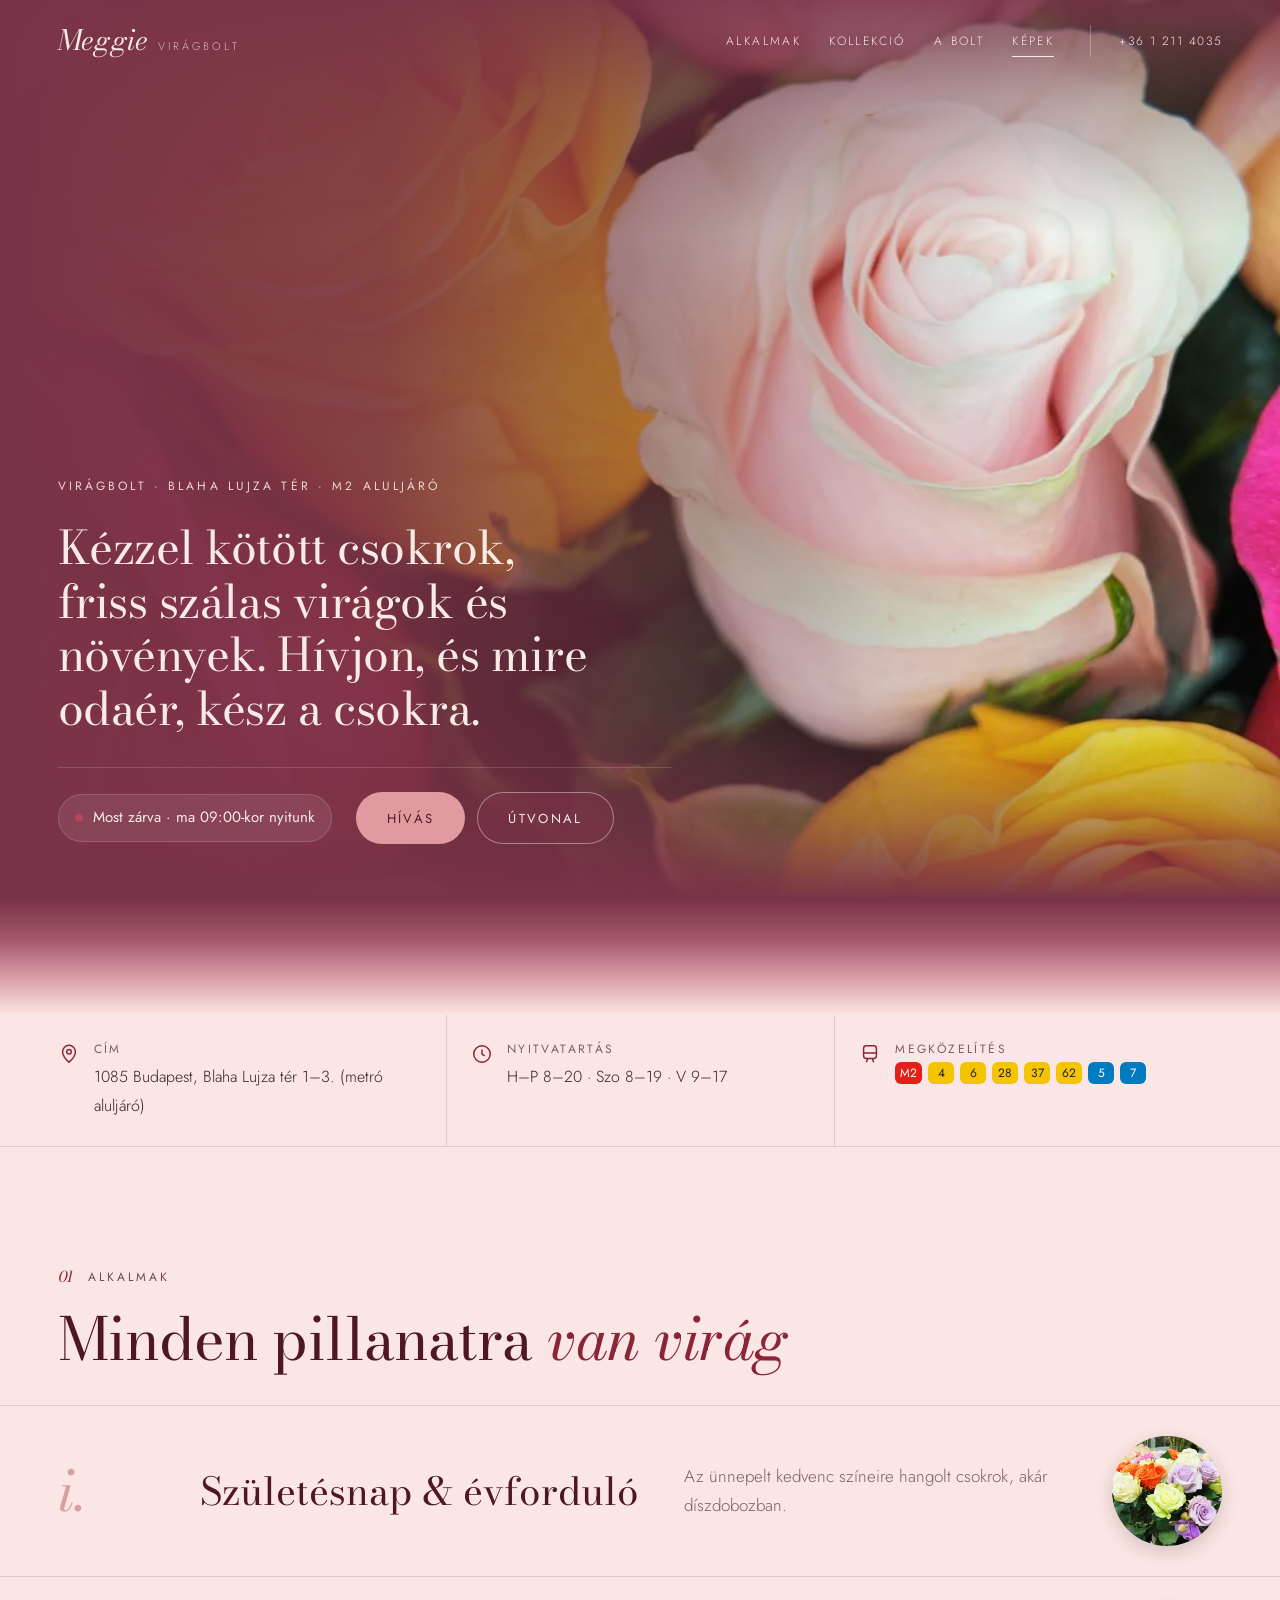
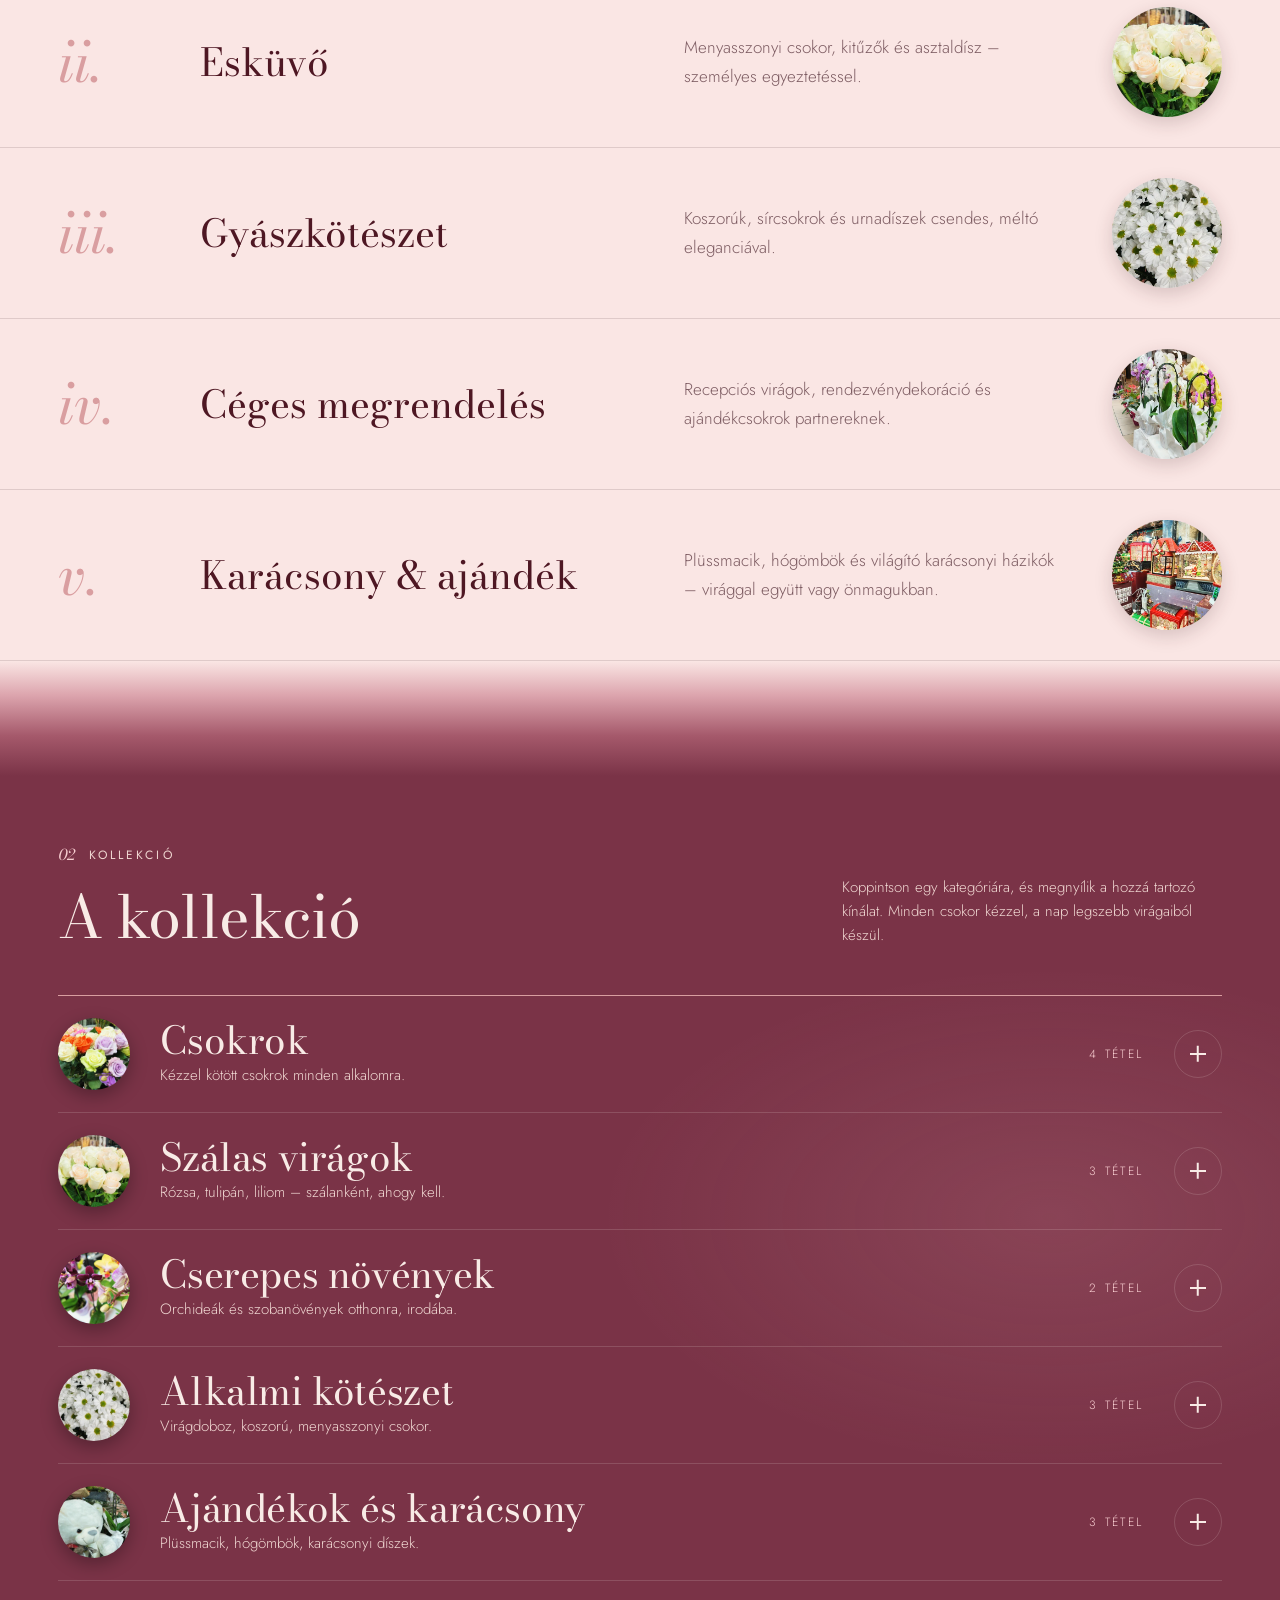
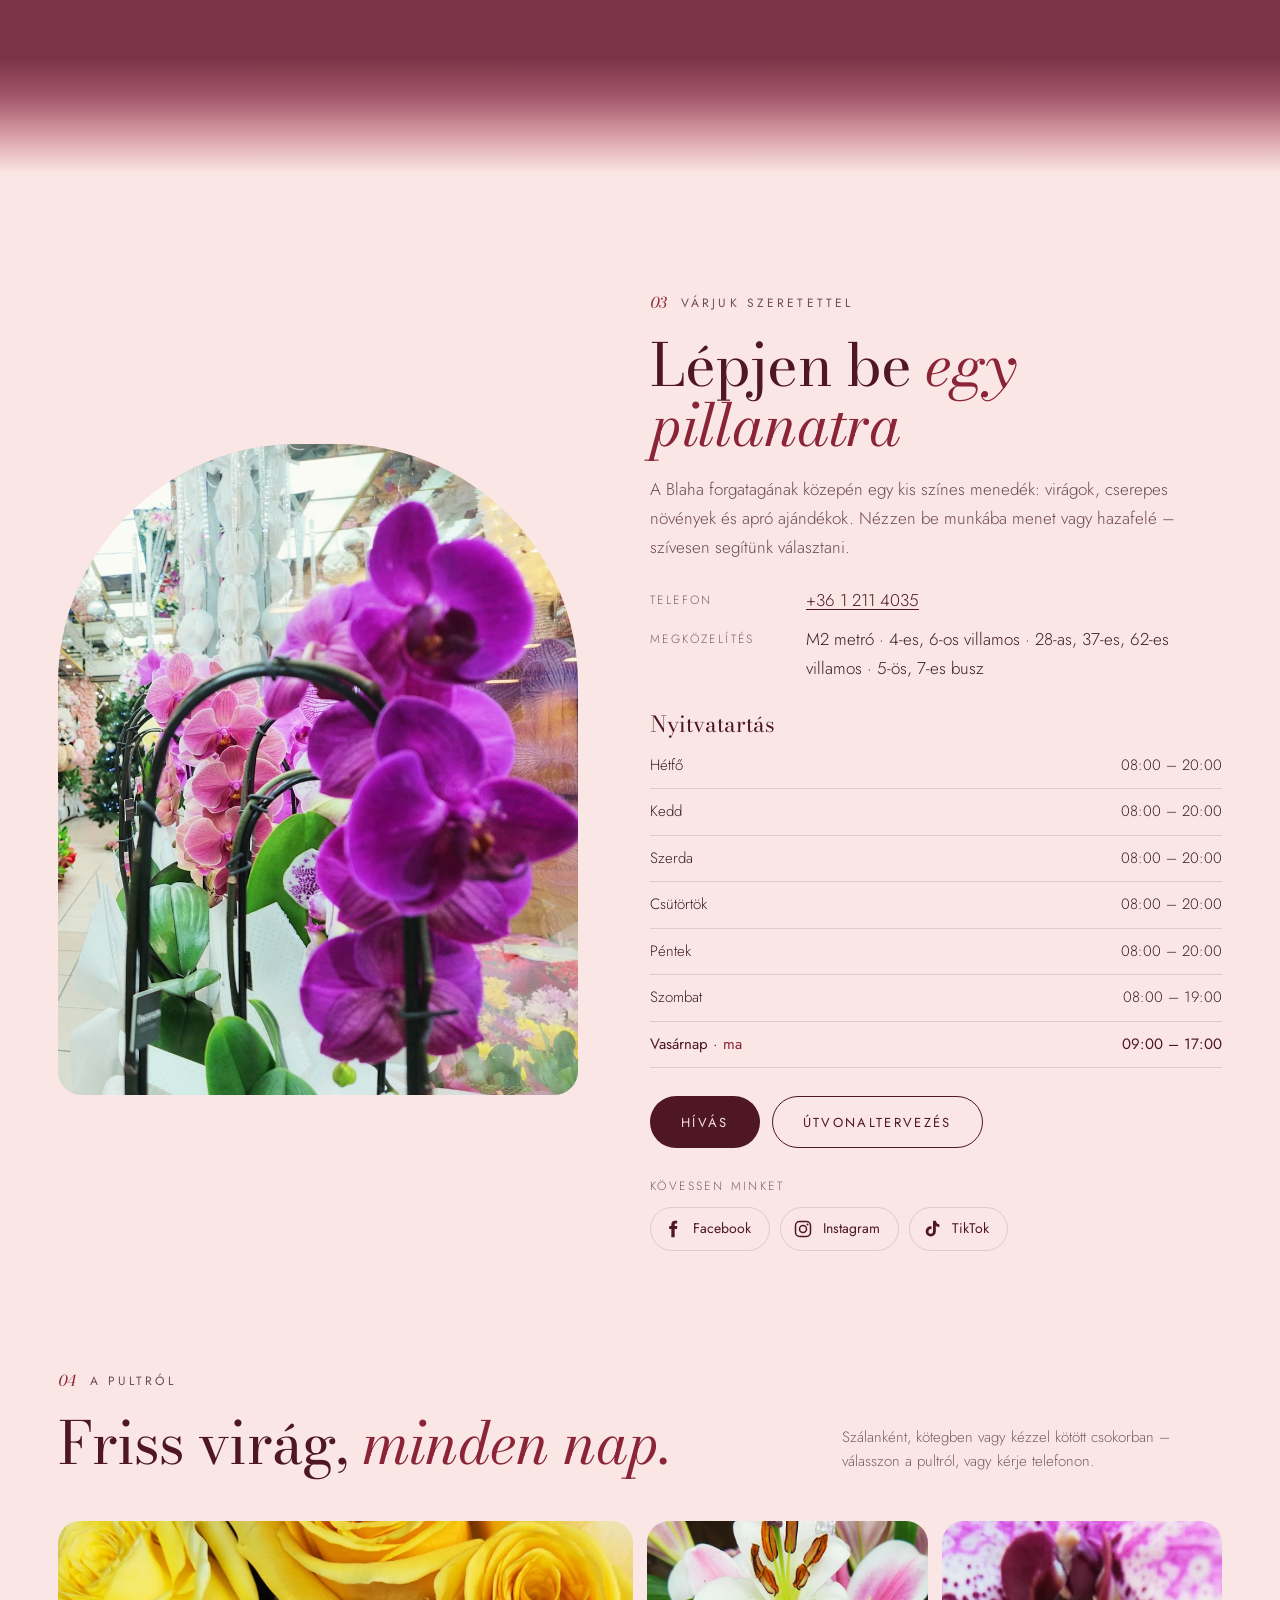
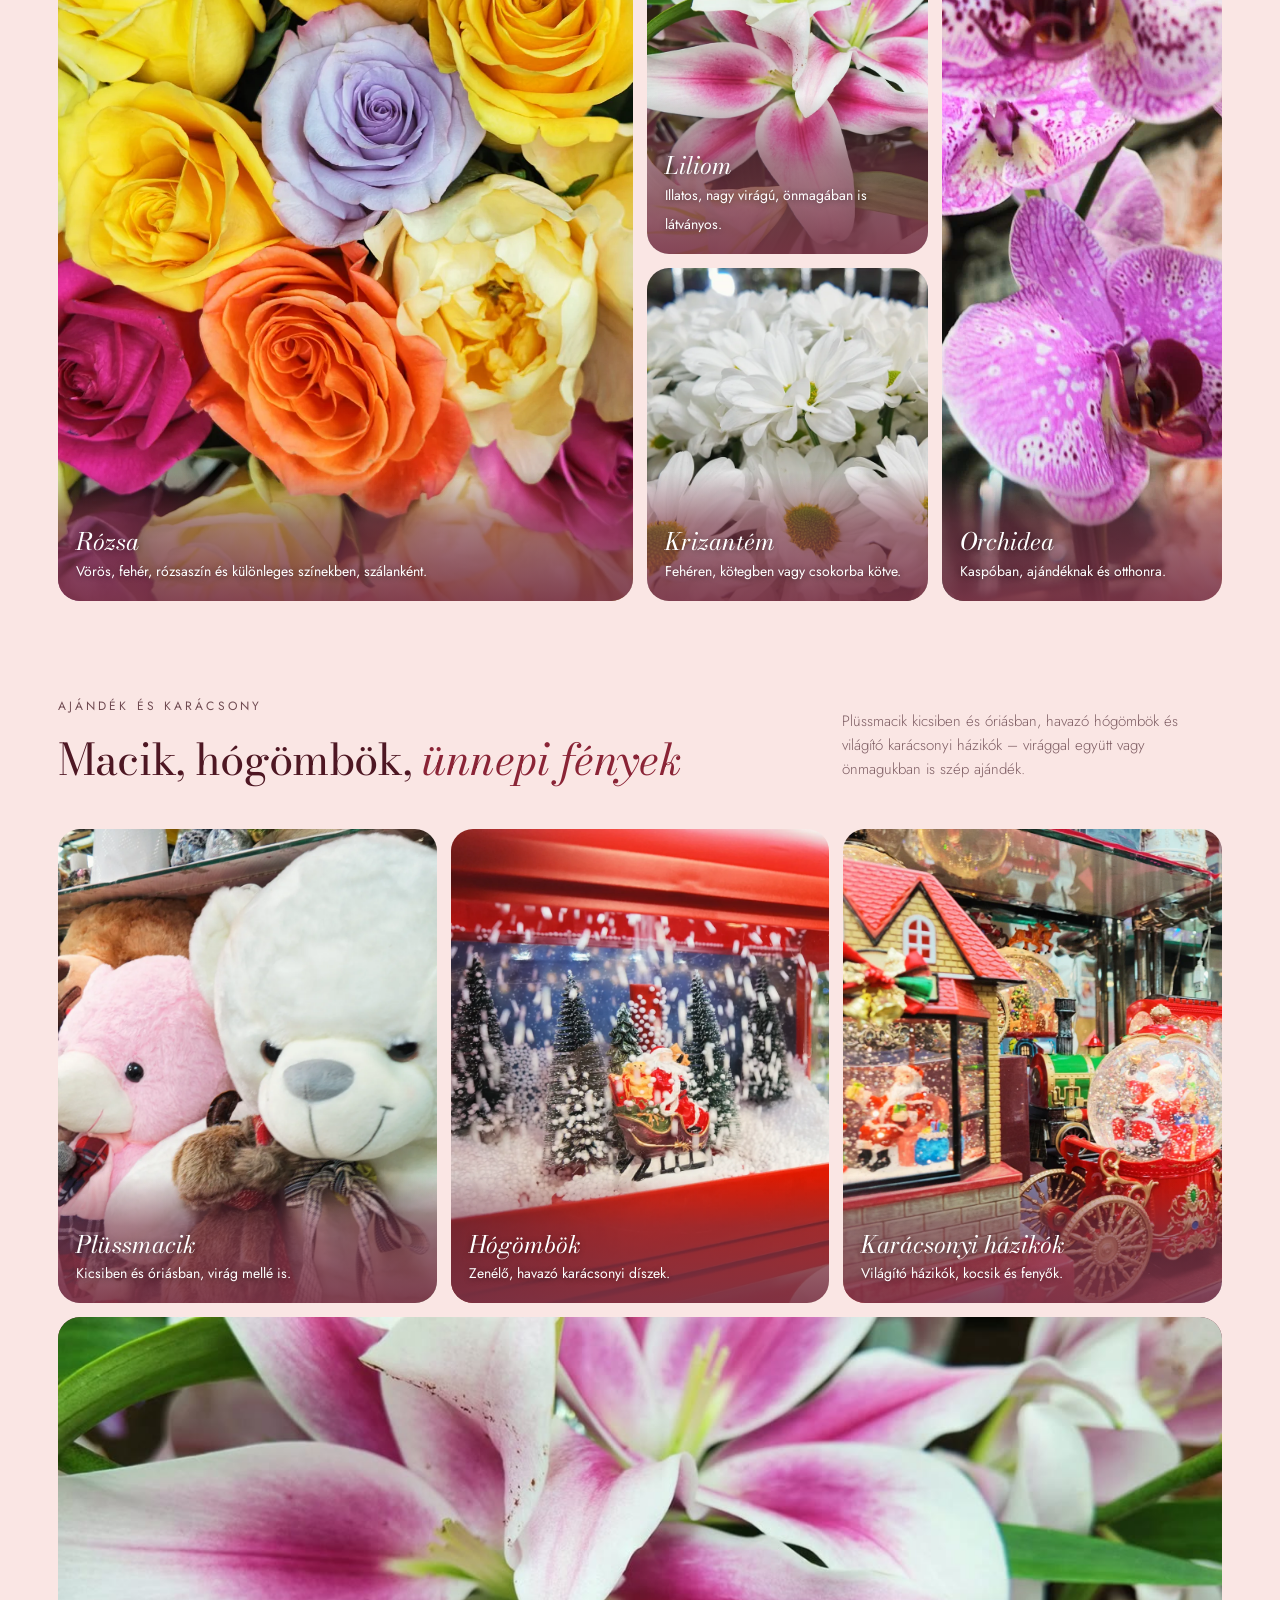
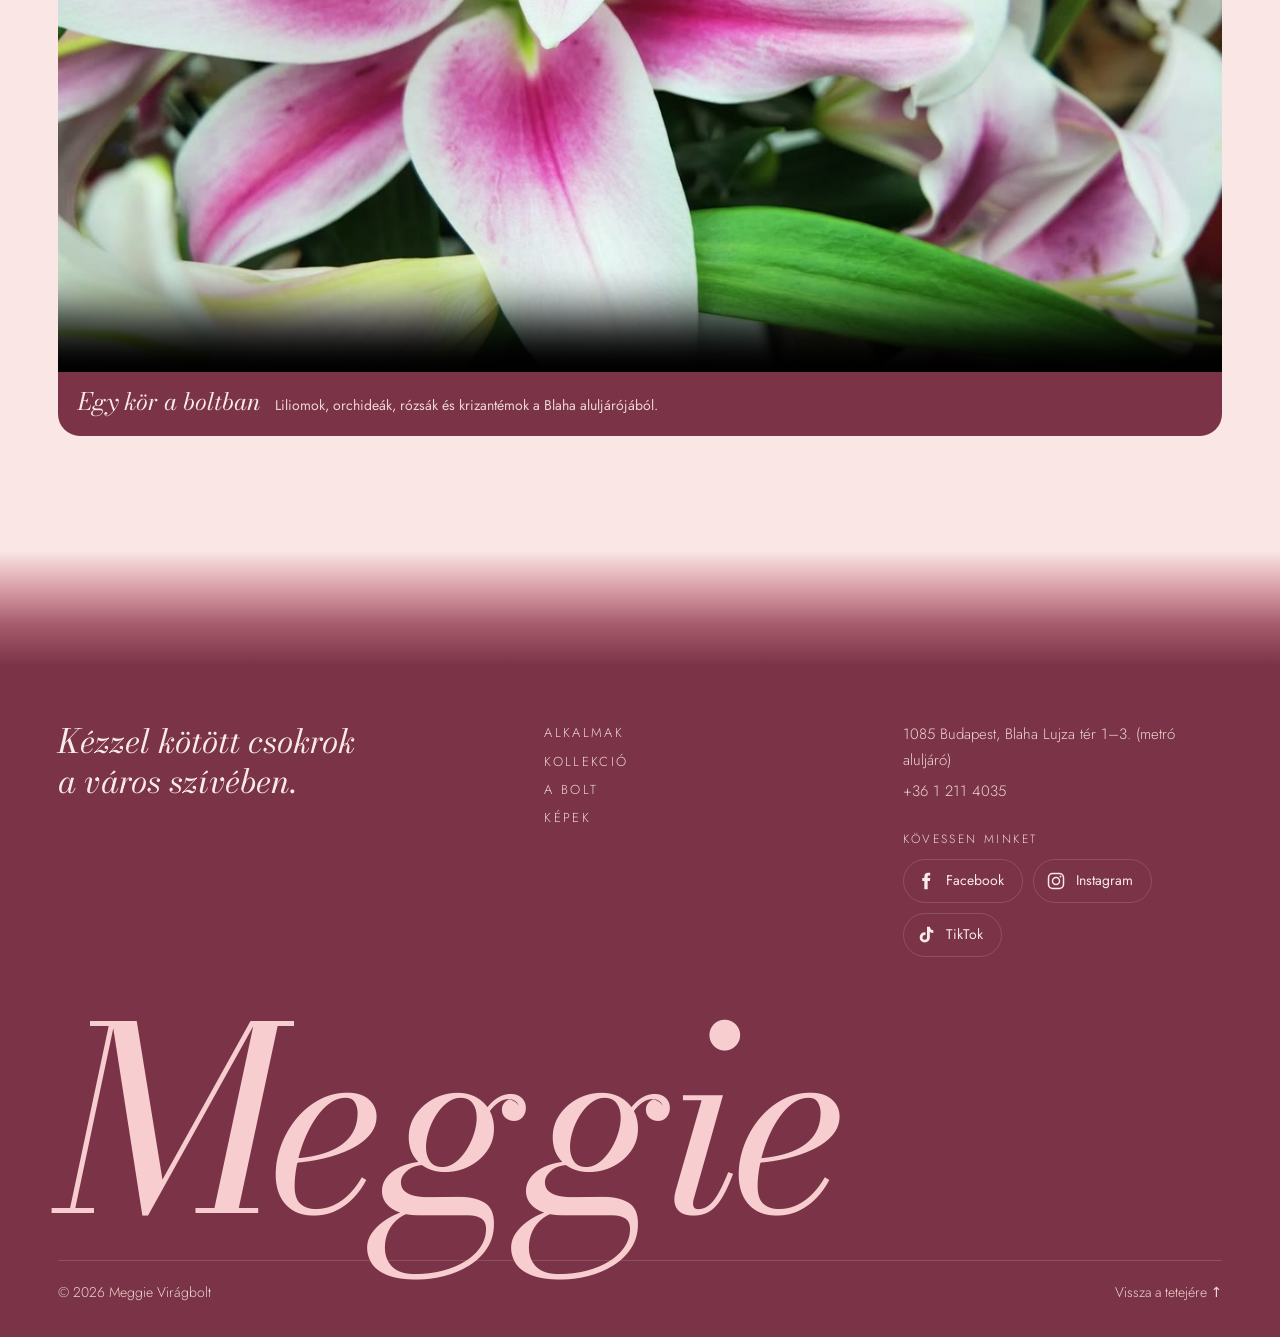
==== commit 0082a178: "Új film a boltról: a két új 4K felvétel összevágva A „Egy kör a boltban” film helyére a két új felvé" ====
--- a/public/index.html
+++ b/public/index.html
@@ -286,11 +286,11 @@
         <figure class="mosaic__item reveal"><img src="assets/photos/karacsonyi-hazikok.webp" alt="Világító karácsonyi házikó, hógömbös kocsi és fenyő" width="960" height="1200" loading="lazy"><figcaption><b>Karácsonyi házikók</b><span>Világító házikók, kocsik és fenyők.</span></figcaption></figure>
       </div>
       <figure class="film reveal">
-        <video controls muted playsinline preload="none" poster="assets/video/meggie-film-poster.jpg" width="1280" height="720" aria-label="Rövid film a Meggie Virágboltról: rózsák, liliomok, krizantémok, orchideák és a karácsonyi kínálat">
+        <video controls muted playsinline preload="none" poster="assets/video/meggie-film-poster.jpg" width="1280" height="720" aria-label="Rövid film a Meggie Virágboltról: liliomok, orchideák, rózsák és krizantémok">
           <source src="assets/video/meggie-film.mp4" type="video/mp4" media="(min-width: 761px)">
           <source src="assets/video/meggie-allo.mp4" type="video/mp4">
         </video>
-        <figcaption><b>Egy kör a boltban</b><span>Rózsák, liliomok, orchideák és karácsonyi ajándékok a Blaha aluljárójából.</span></figcaption>
+        <figcaption><b>Egy kör a boltban</b><span>Liliomok, orchideák, rózsák és krizantémok a Blaha aluljárójából.</span></figcaption>
       </figure>
     </div>
   </section>
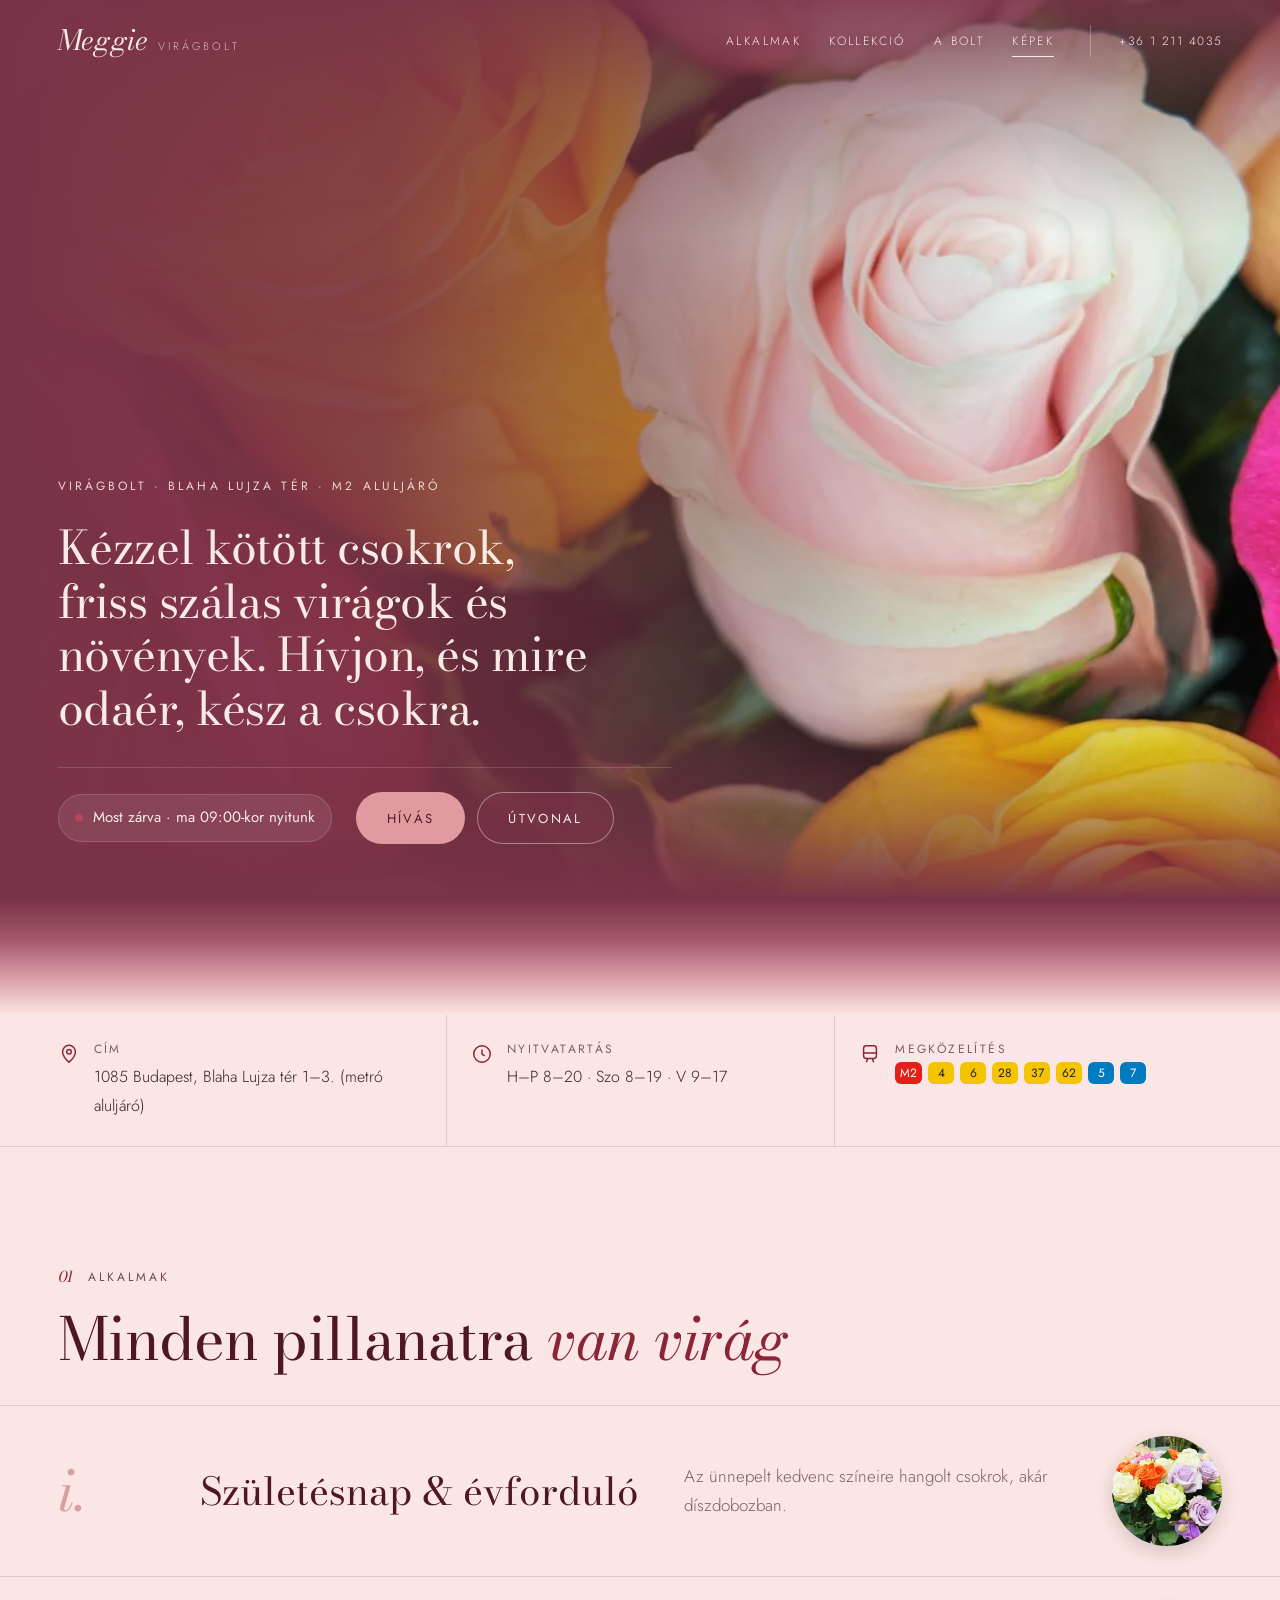
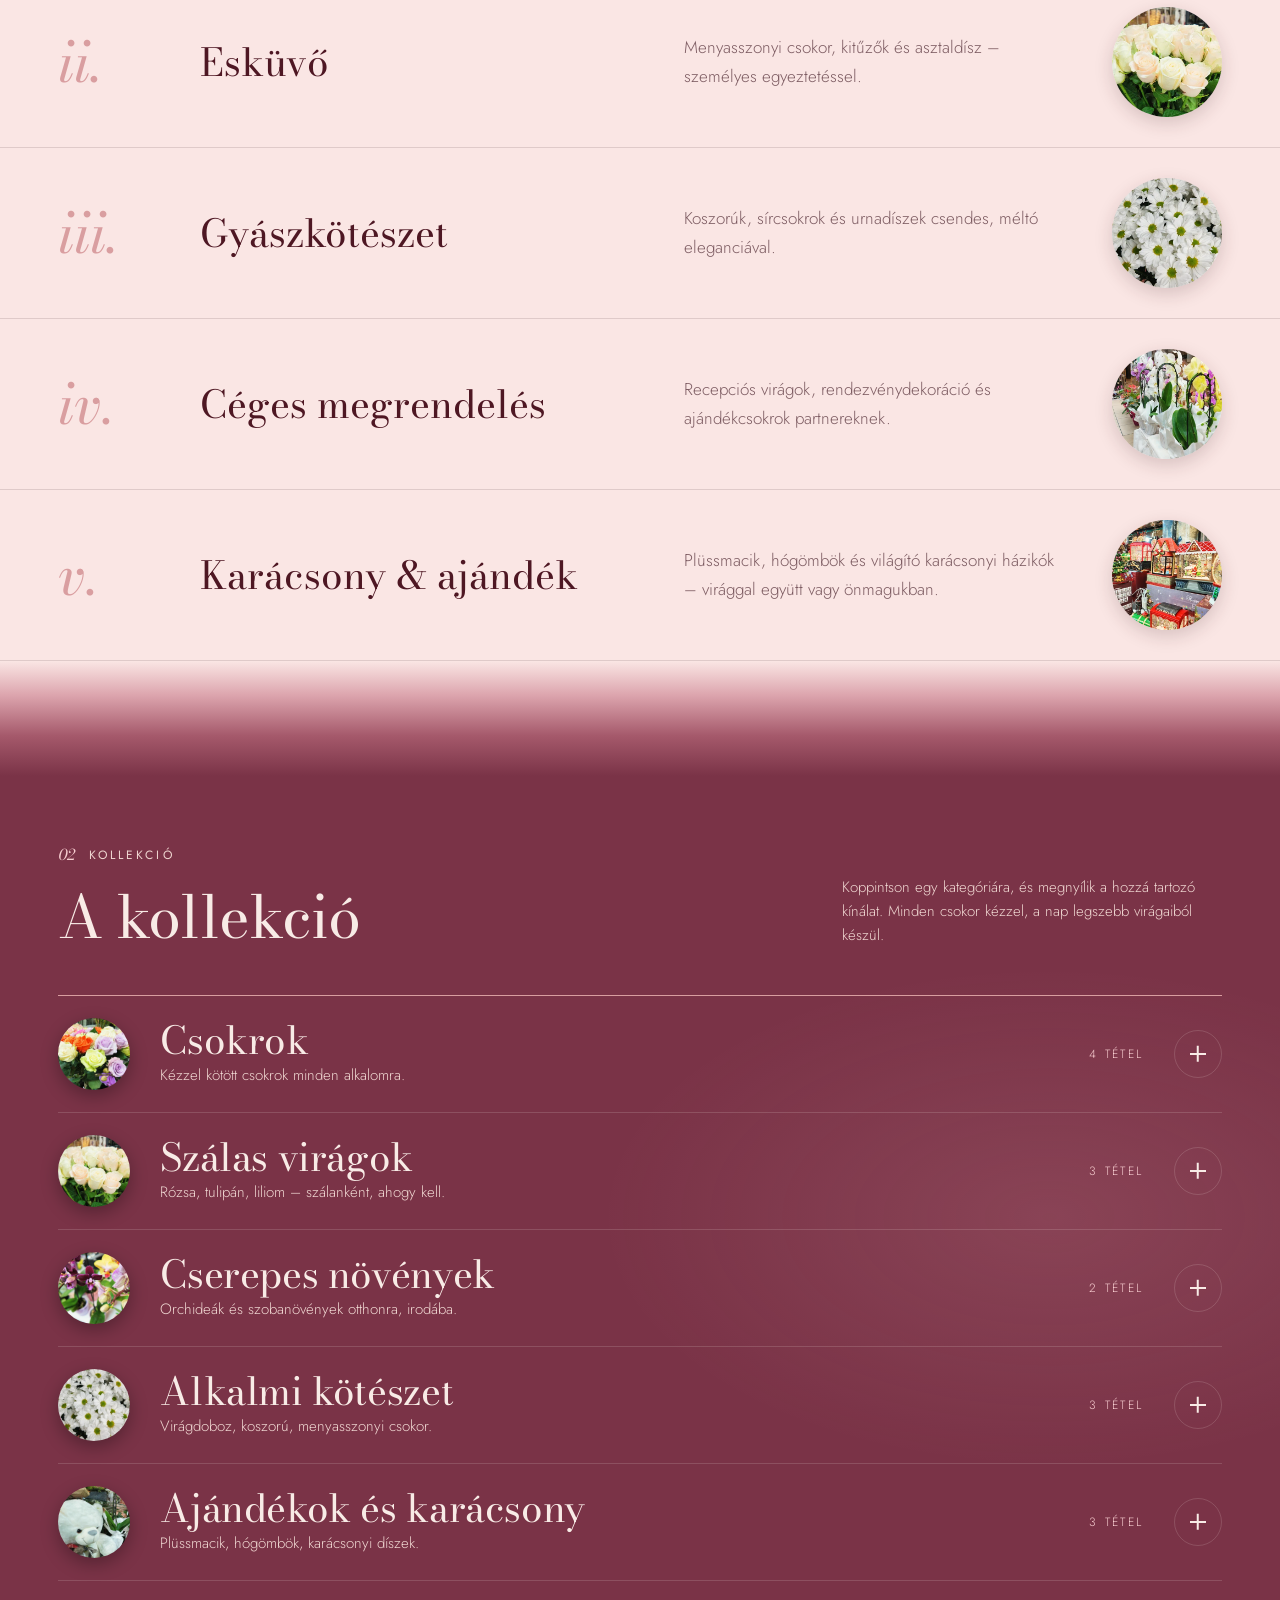
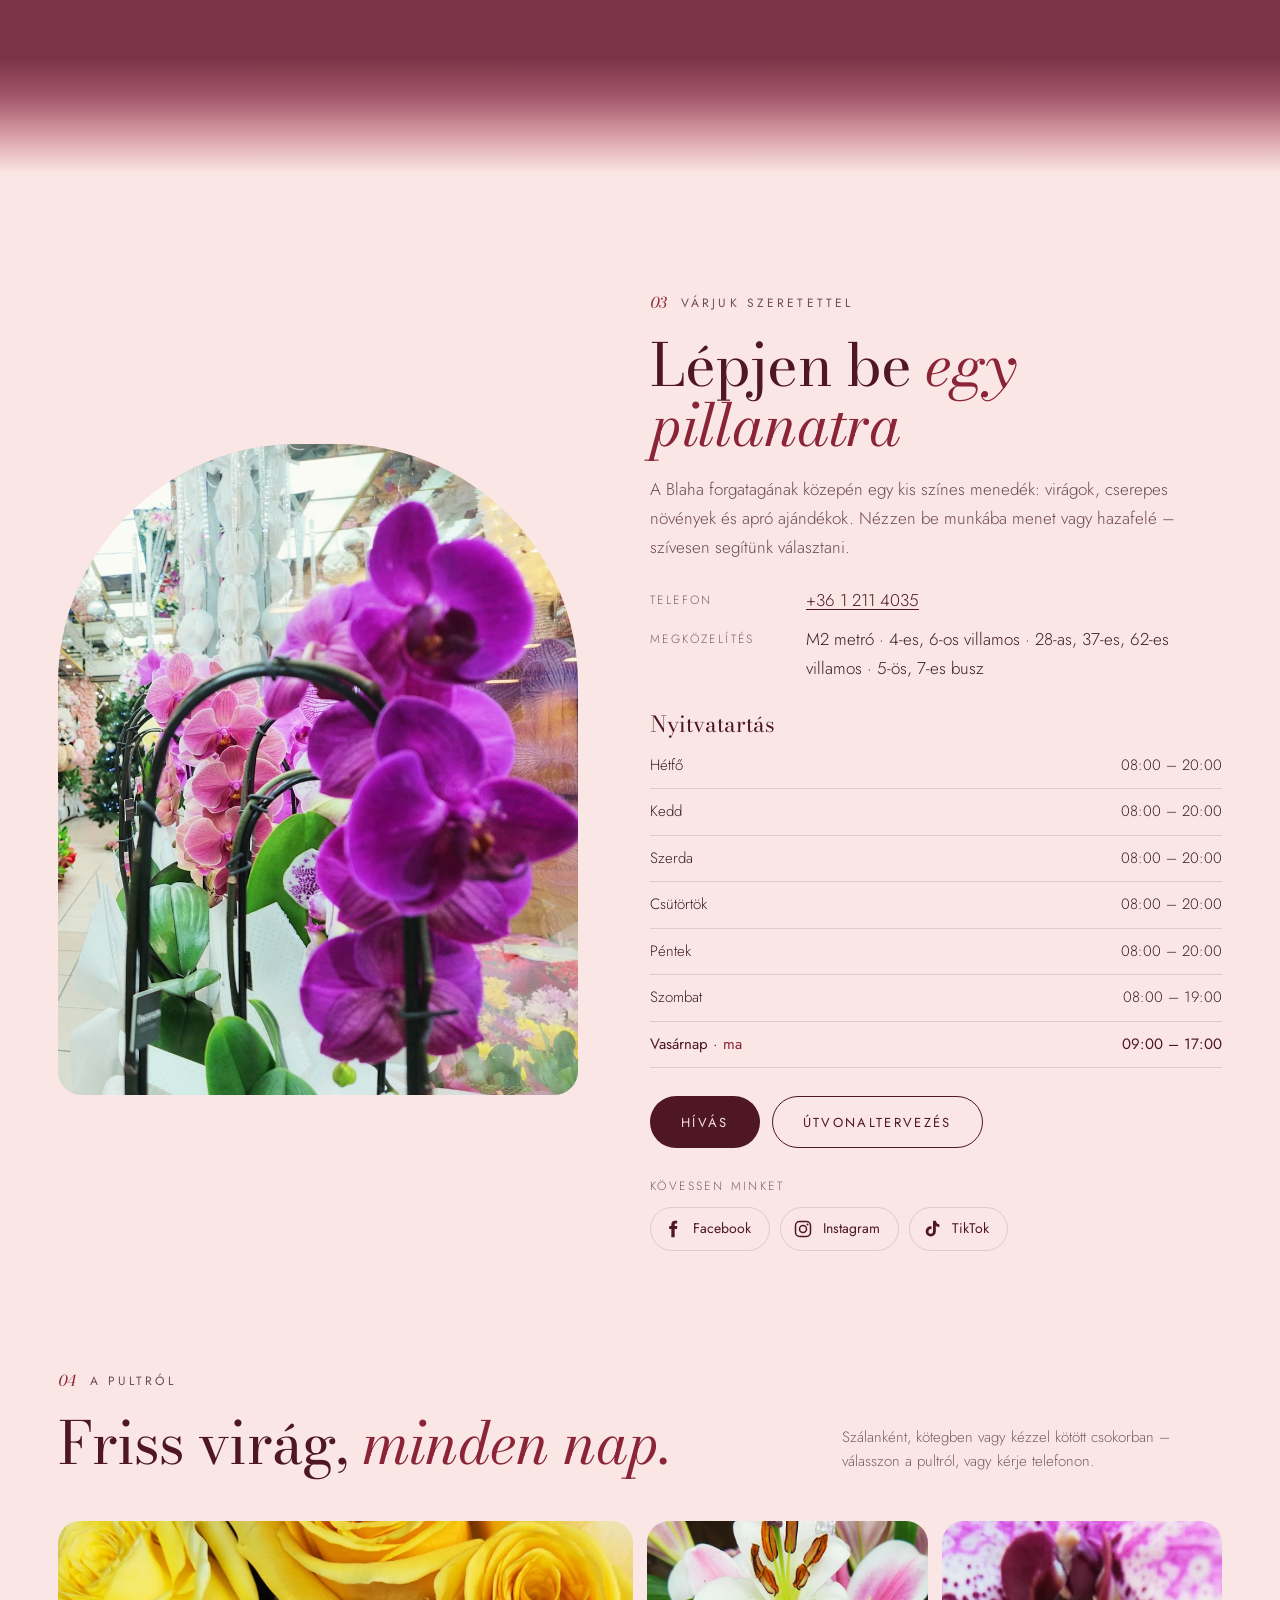
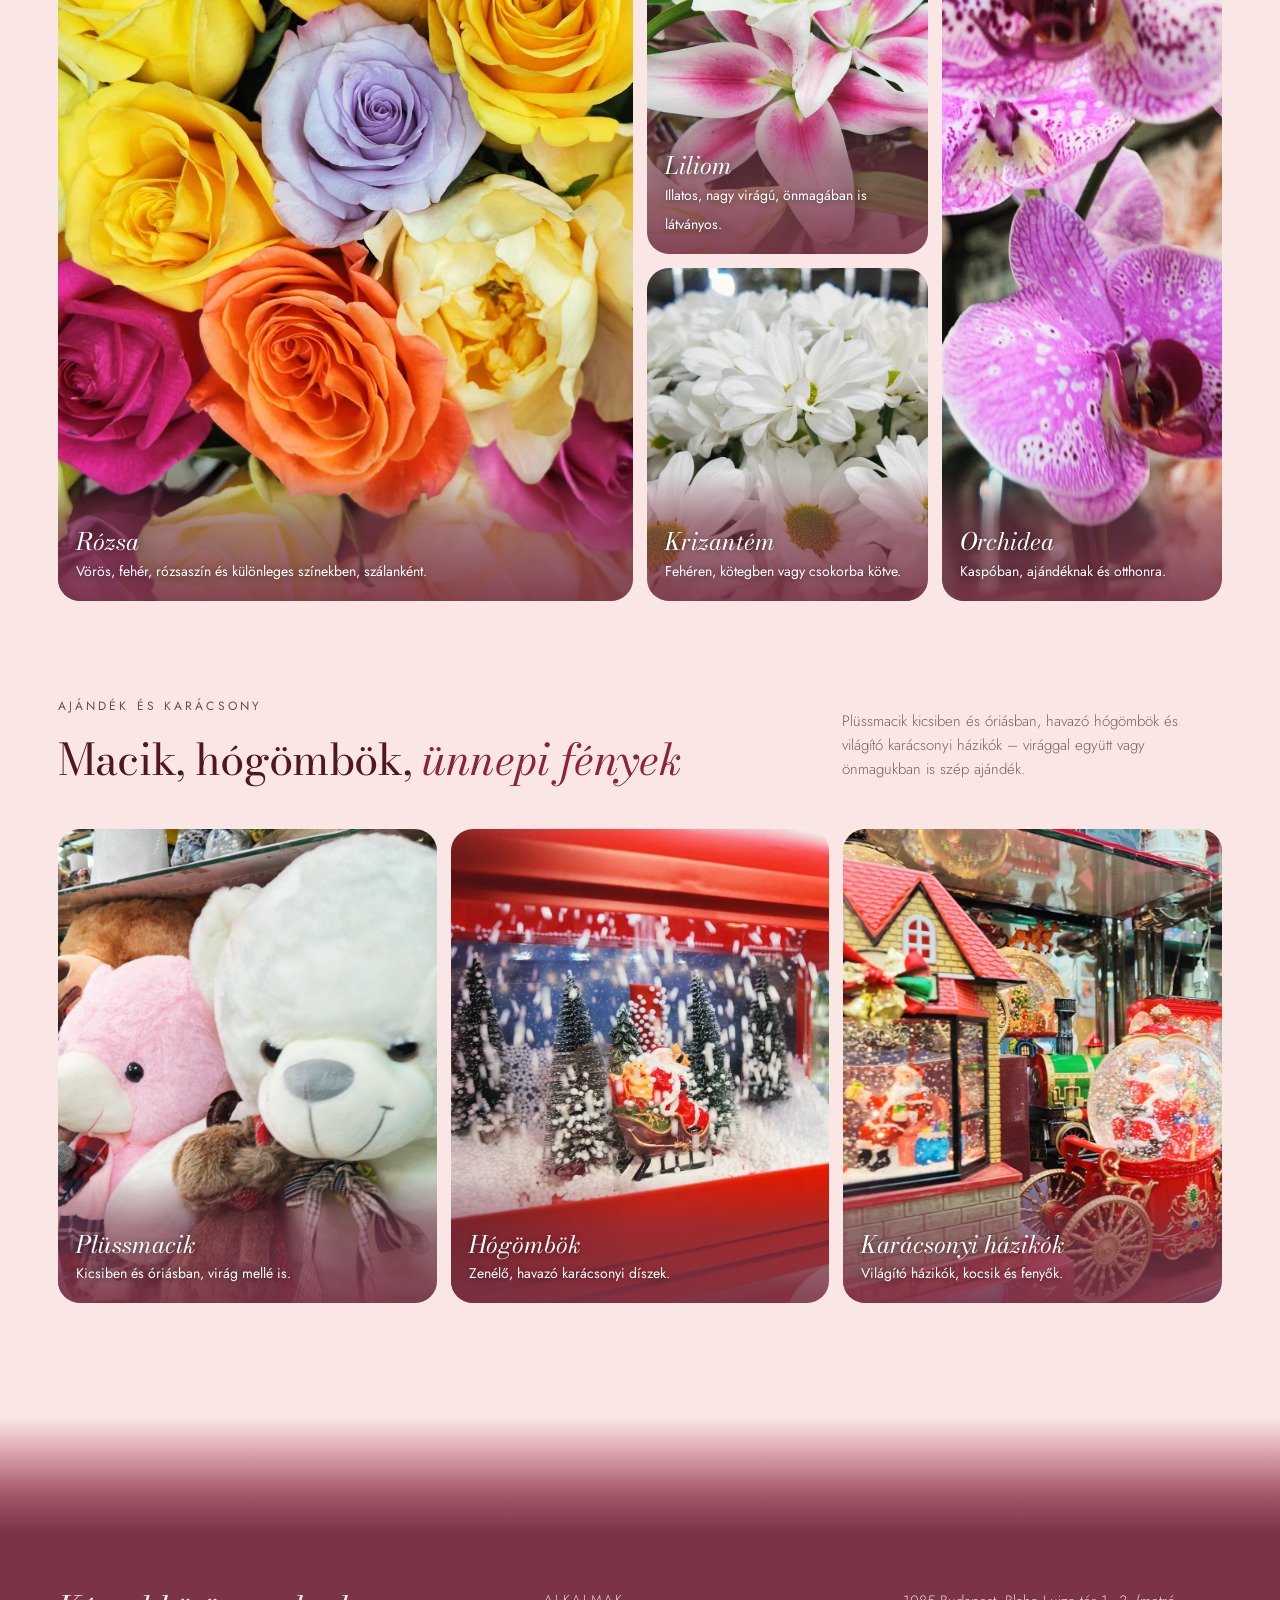
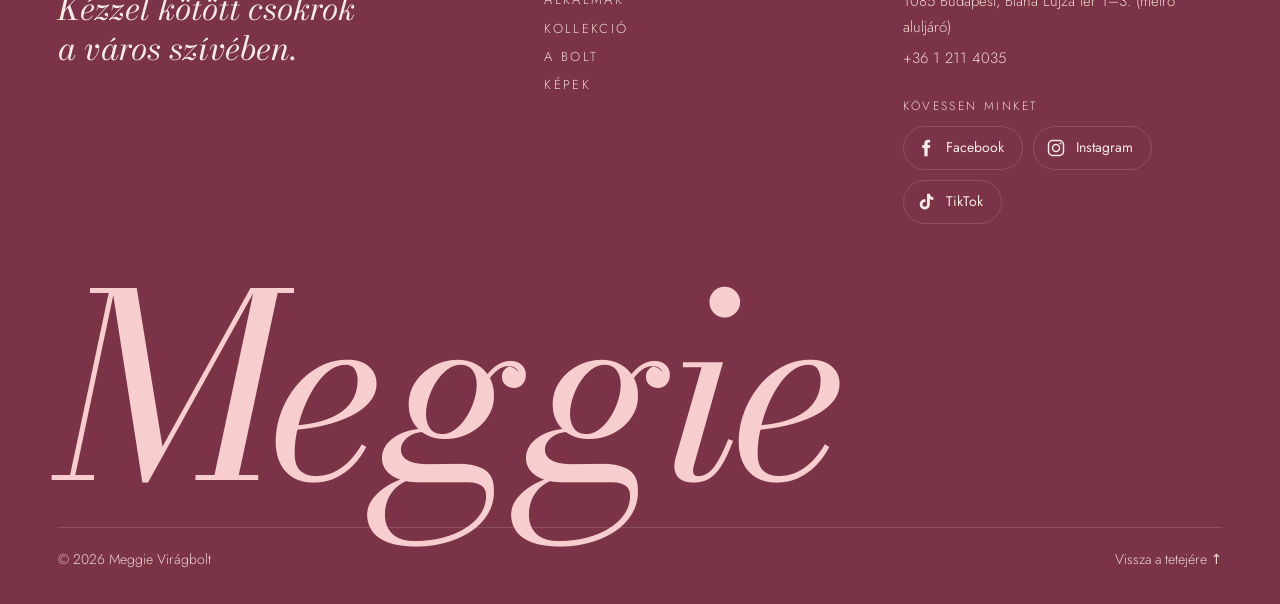
==== commit 7d163ed3: "Lenti film levéve, telefonon is a sok mindent mutató nyitókép - Az oldal aljáról kikerült az „Egy kö" ====
--- a/public/index.html
+++ b/public/index.html
@@ -285,13 +285,6 @@
         <figure class="mosaic__item reveal"><img src="assets/photos/hogomb.webp" alt="Havazó karácsonyi hógömb Mikulással és fenyőkkel" width="960" height="1200" loading="lazy"><figcaption><b>Hógömbök</b><span>Zenélő, havazó karácsonyi díszek.</span></figcaption></figure>
         <figure class="mosaic__item reveal"><img src="assets/photos/karacsonyi-hazikok.webp" alt="Világító karácsonyi házikó, hógömbös kocsi és fenyő" width="960" height="1200" loading="lazy"><figcaption><b>Karácsonyi házikók</b><span>Világító házikók, kocsik és fenyők.</span></figcaption></figure>
       </div>
-      <figure class="film reveal">
-        <video controls muted playsinline preload="none" poster="assets/video/meggie-film-poster.jpg" width="1280" height="720" aria-label="Rövid film a Meggie Virágboltról: liliomok, orchideák, rózsák és krizantémok">
-          <source src="assets/video/meggie-film.mp4" type="video/mp4" media="(min-width: 761px)">
-          <source src="assets/video/meggie-allo.mp4" type="video/mp4">
-        </video>
-        <figcaption><b>Egy kör a boltban</b><span>Liliomok, orchideák, rózsák és krizantémok a Blaha aluljárójából.</span></figcaption>
-      </figure>
     </div>
   </section>
 
--- a/public/styles.css
+++ b/public/styles.css
@@ -288,12 +288,6 @@
 .trio { display: grid; grid-template-columns: repeat(3, 1fr); gap: 14px; }
 .trio .mosaic__item { aspect-ratio: 4 / 5; }
 
-/* Rövid film a galéria alatt: asztali nézetben fekvő, telefonon álló változat (a <source media> választja) */
-.film { position: relative; margin-top: 14px; border-radius: 22px; overflow: hidden; background: var(--night); }
-.film video { display: block; width: 100%; height: auto; aspect-ratio: 16 / 9; object-fit: cover; background: var(--night); }
-.film figcaption { display: flex; flex-wrap: wrap; align-items: baseline; gap: 4px 14px; padding: 16px 20px 18px; color: var(--on-night); }
-.film b { font: italic 400 24px/1.15 var(--serif); }
-.film span { font-size: 14px; font-weight: 400; color: var(--on-night-2); }
 
 /* ---------- 01 Alkalmak ---------- */
 .occasions { padding-top: clamp(72px, 9vw, 120px); }
@@ -499,10 +493,6 @@
   .trio .mosaic__item { aspect-ratio: 3 / 4; }
   .trio .mosaic__item:first-child { grid-column: 1 / 3; aspect-ratio: 4 / 3; }
   .trio .mosaic__item:not(:first-child) span { display: none; }
-  .film { margin-top: 10px; }
-  .film video { aspect-ratio: 9 / 16; max-height: 82svh; }
-  .film figcaption { padding: 14px 14px 16px; }
-  .film b { font-size: 20px; }
 
   .band__row { grid-template-columns: 48px 1fr 64px; gap: 14px; padding-top: 22px; padding-bottom: 22px; }
   .band p { grid-column: 2 / 3; grid-row: 2; font-size: 15px; }
